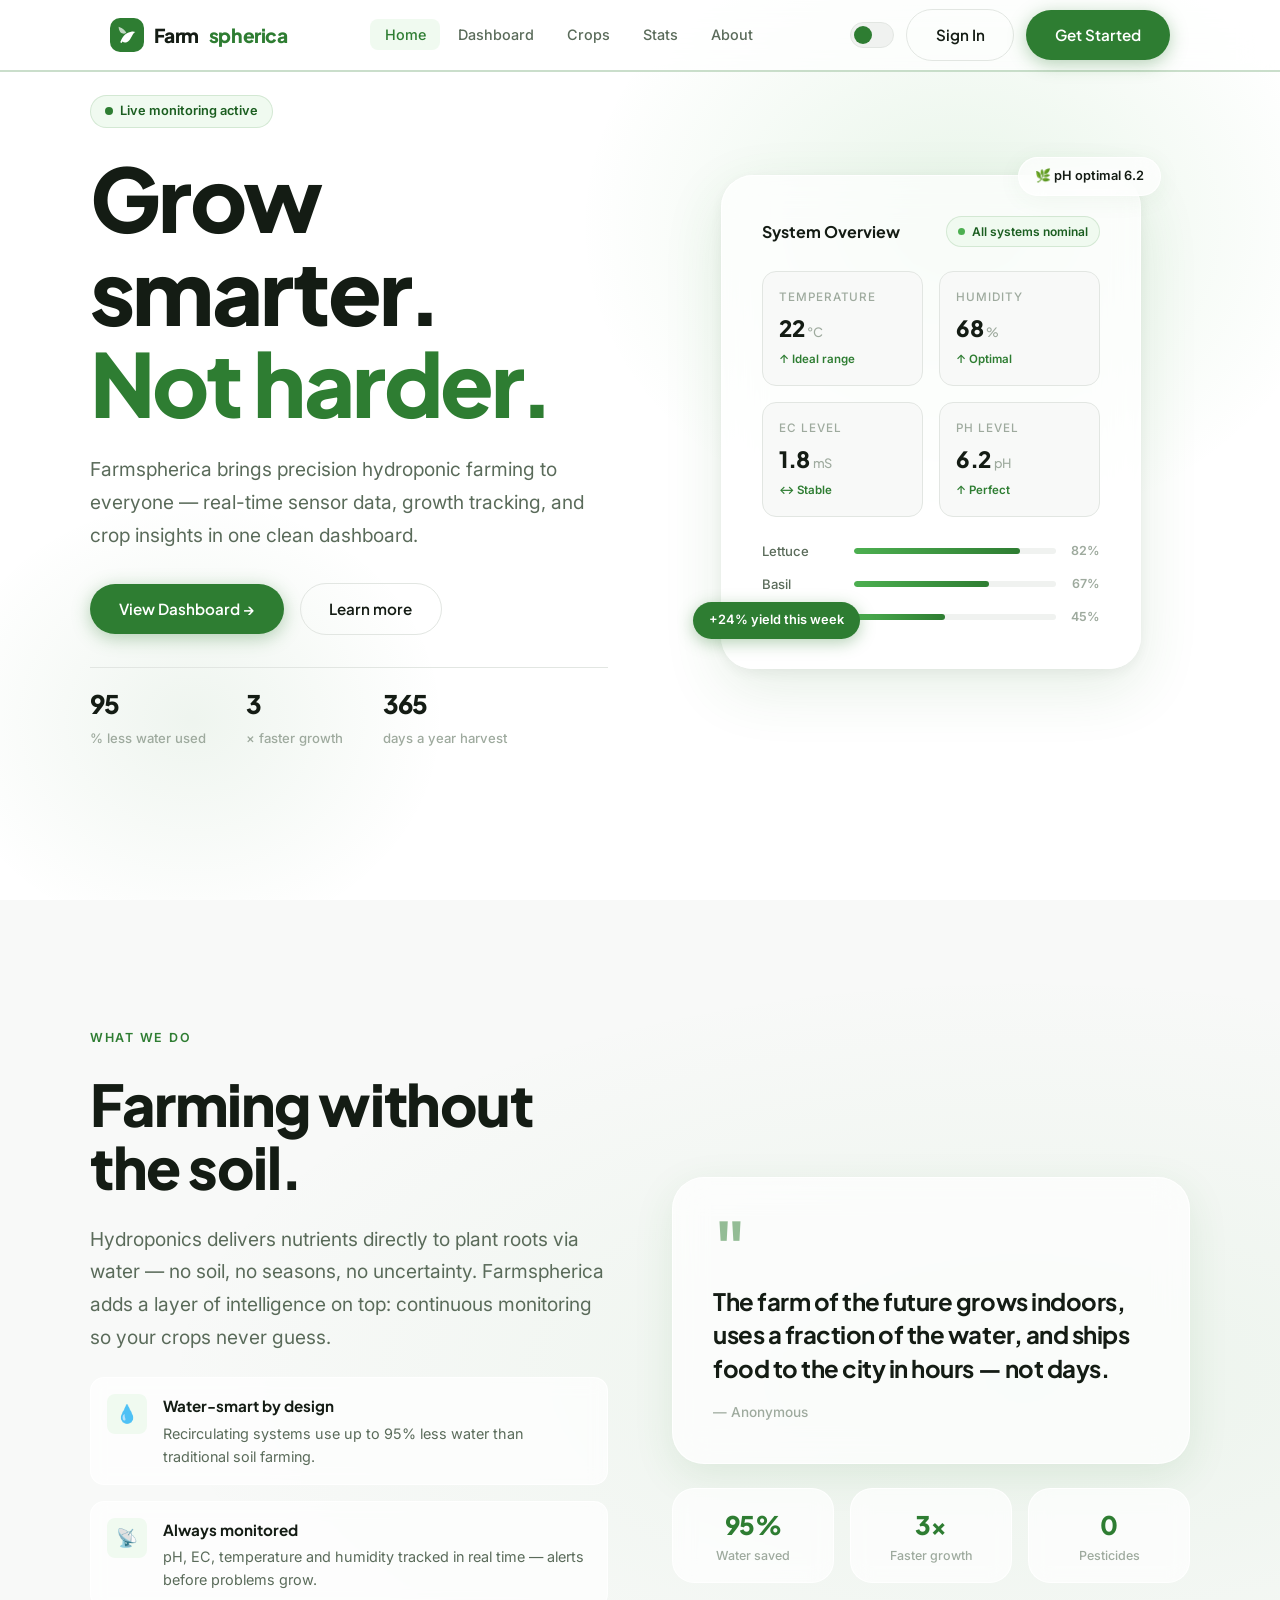
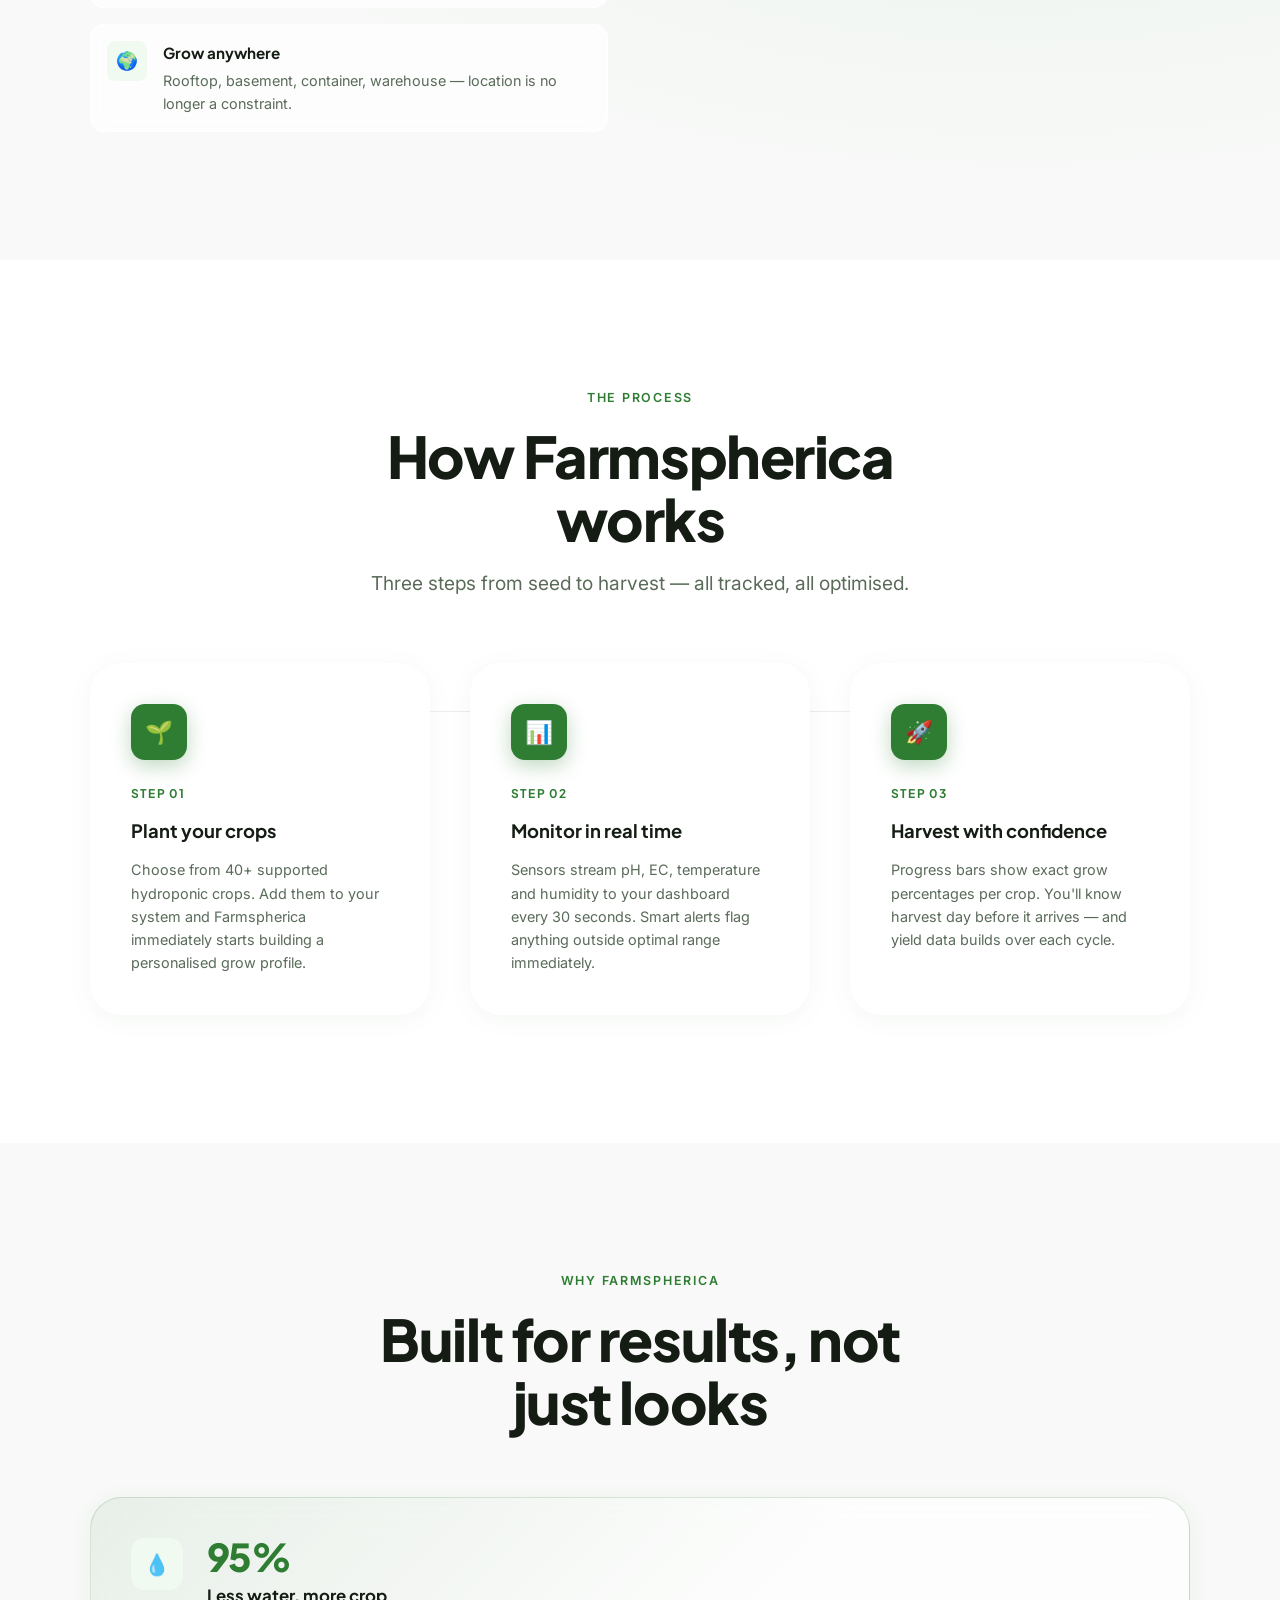
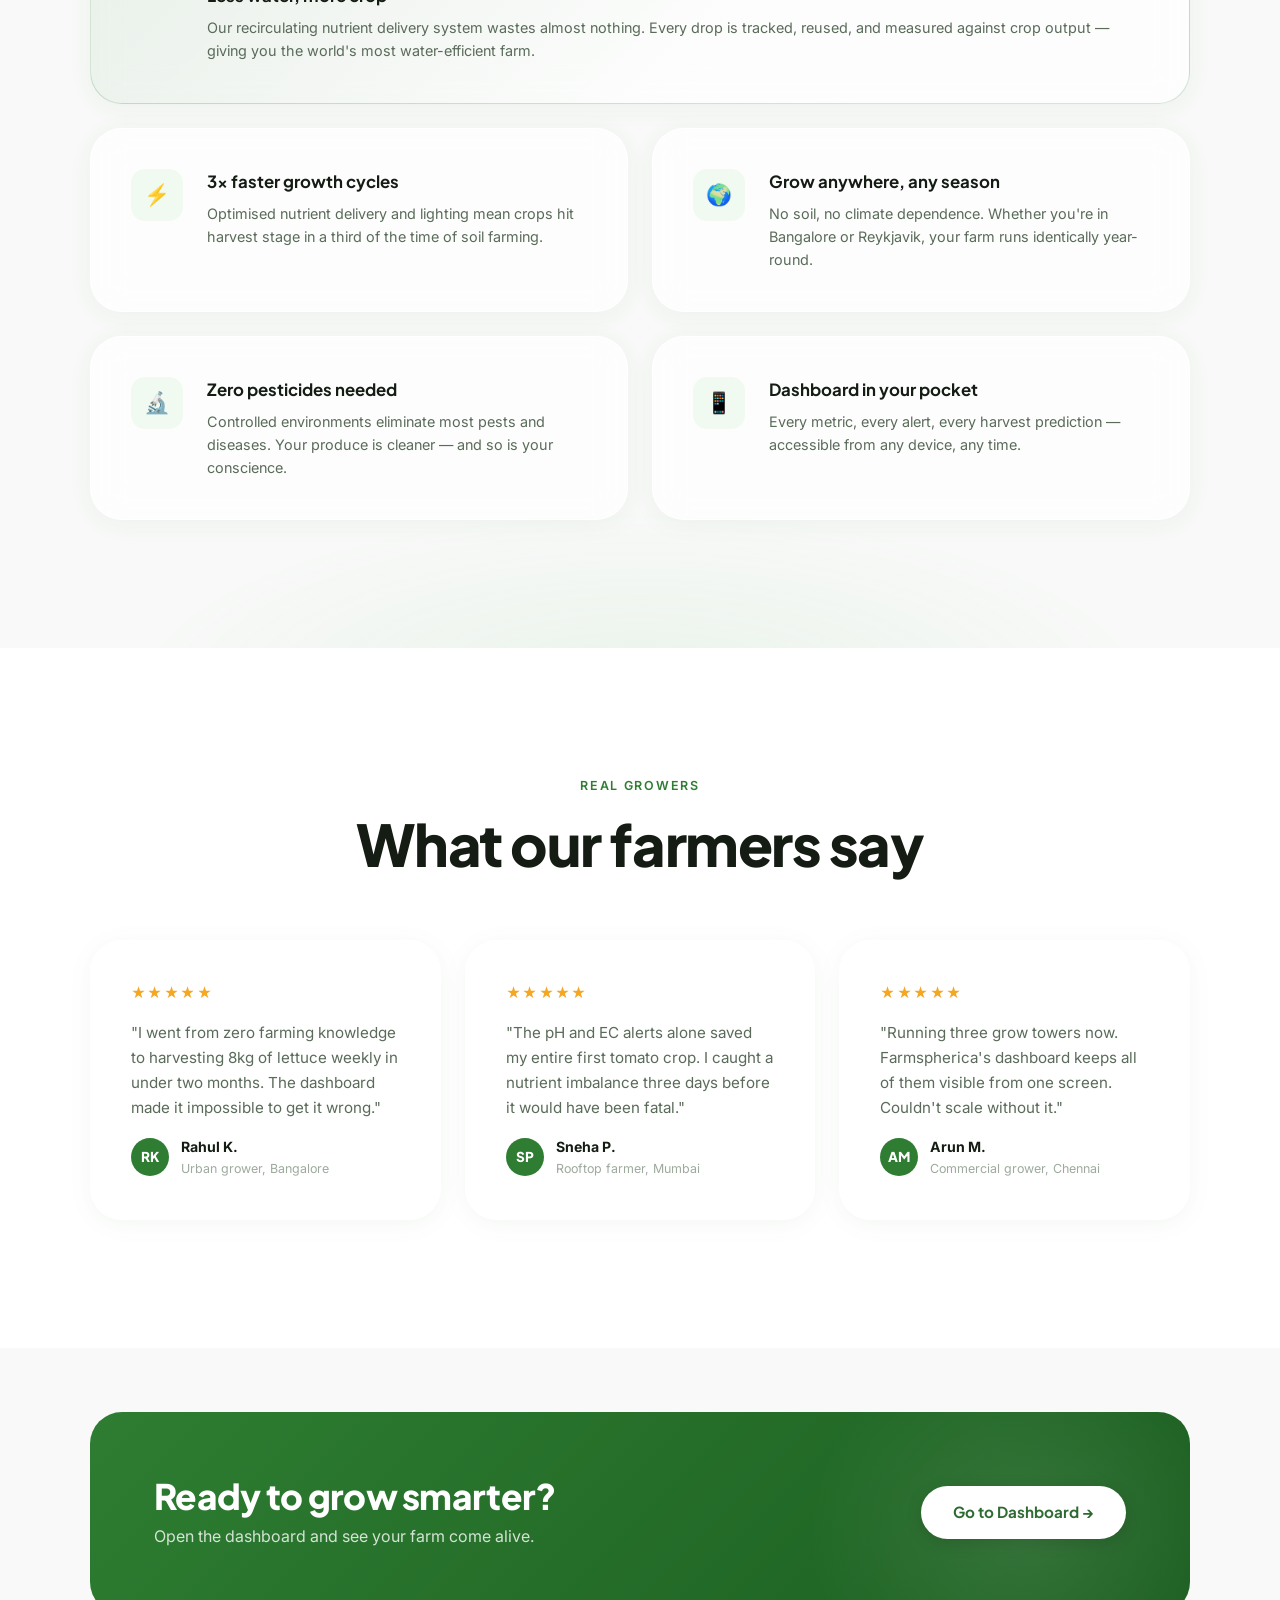
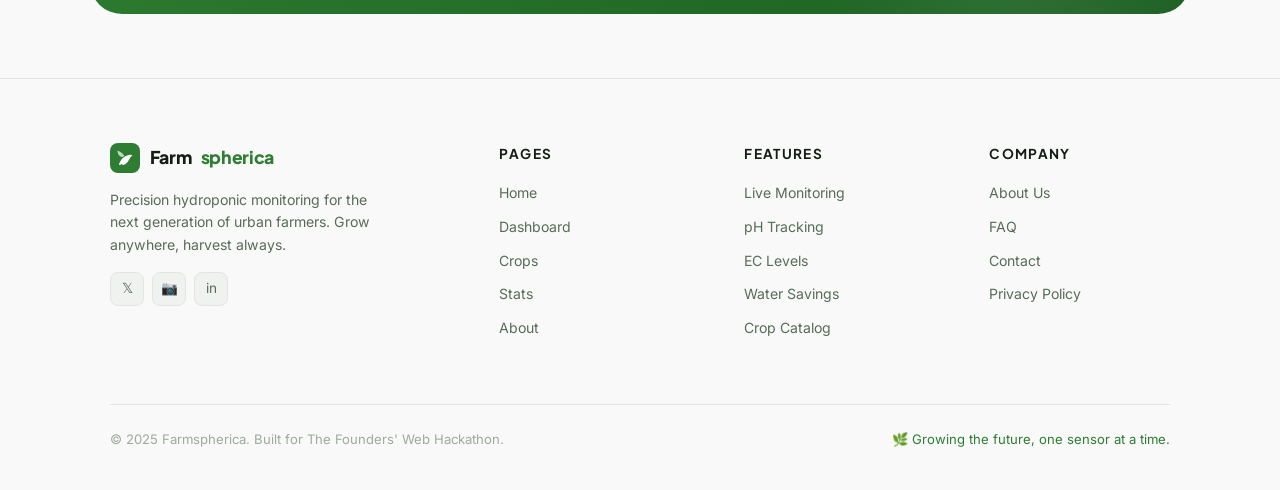
==== index.html @ fe7f2548 "Add files via upload" ====
<!DOCTYPE html>
<html lang="en" data-theme="light">
<head>
  <meta charset="UTF-8" />
  <meta name="viewport" content="width=device-width, initial-scale=1.0" />
  <title>Farmspherica — Smart Hydroponic Farming</title>
  <link rel="stylesheet" href="style.css" />
  <link rel="stylesheet" href="mobile.css" />
  <link rel="preconnect" href="https://fonts.googleapis.com" />
  <link rel="preconnect" href="https://fonts.gstatic.com" crossorigin />
</head>
<body>

  <!-- ═══════════════ HEADER ═══════════════ -->

<header class="site-header" id="site-header">
  <nav class="nav-inner">

    <!-- Logo -->
    <a href="index.html" class="nav-logo">
      <div class="nav-logo-icon">
        <svg viewBox="0 0 24 24" xmlns="http://www.w3.org/2000/svg">
          <path d="M17 8C8 10 5.9 16.17 3.82 20.82L5.71 21.5C5.96 20.97 6.23 20.43 6.5 19.91C7.44 20.58 8.5 21 9.5 21C13.5 21 15.5 17.5 17.5 14C18.5 12.27 20 9.5 22 8.5C20.93 7.83 18.79 7.65 17 8Z"/>
          <path d="M2 2C2 2 2 8 6 10C9.5 11.73 11 9 11 9C11 9 9 6 6 4L2 2Z" opacity="0.7"/>
        </svg>
      </div>
      Farm<span>spherica</span>
    </a>

    <!-- Nav links -->
    <ul class="nav-links">
      <li><a href="index.html">Home</a></li>
      <li><a href="dashboard.html">Dashboard</a></li>
      <li><a href="crops.html">Crops</a></li>
      <li><a href="stats.html">Stats</a></li>
      <li><a href="about.html">About</a></li>
    </ul>

    <!-- Actions: dark mode + login/user pill -->
    <div class="nav-actions">
      <button class="theme-toggle" id="themeToggle" aria-label="Toggle dark mode"></button>

      <!-- 
        auth.js will REMOVE .nav-login-btn and INSERT .nav-user-pill
        when a session exists. If not logged in, this button stays.
      -->
      <a href="login.html" class="btn btn-ghost nav-login-btn">Sign In</a>
      <a href="login.html#signup" class="btn btn-primary nav-signup-btn">Get Started</a>
    </div>

    <button class="nav-hamburger" id="navHamburger" aria-label="Open menu">
      <span></span><span></span><span></span>
    </button>
  </nav>
</header>

<!-- Mobile nav -->
<nav class="nav-mobile" id="navMobile">
  <a href="index.html">Home</a>
  <a href="dashboard.html">Dashboard</a>
  <a href="crops.html">Crops</a>
  <a href="stats.html">Stats</a>
  <a href="about.html">About</a>
  <!-- auth.js appends Sign Out here when logged in -->
  <div class="nav-mobile-divider"></div>
  <a href="login.html" class="nav-mobile-login" id="navMobileLogin">Sign In</a>
</nav>

  <!-- Mobile nav -->
  <nav class="nav-mobile" id="navMobile">
    <a href="index.html">Home</a>
    <a href="dashboard.html">Dashboard</a>
    <a href="crops.html">Crops</a>
    <a href="stats.html">Stats</a>
    <a href="about.html">About</a>
  </nav>

  <main>

    <!-- ═══════════════ HERO ═══════════════ -->
    <section class="hero">
      <div class="container">
        <div class="hero-inner">

          <!-- Left: copy -->
          <div class="hero-content">
            <div class="hero-eyebrow reveal">
              <span class="badge"><span class="dot"></span> Live monitoring active</span>
            </div>

            <div class="hero-headline">
              <h1 class="display-xl reveal delay-1">
                Grow smarter.<br>
                <span class="line-green">Not harder.</span>
              </h1>
            </div>

            <p class="body-lg reveal delay-2">
              Farmspherica brings precision hydroponic farming to everyone — real-time sensor data, growth tracking, and crop insights in one clean dashboard.
            </p>

            <div class="hero-ctas reveal delay-3">
              <a href="dashboard.html" class="btn btn-primary">View Dashboard →</a>
              <a href="about.html" class="btn btn-ghost">Learn more</a>
            </div>

            <div class="hero-stats reveal delay-4">
              <div class="hero-stat-item">
                <span class="hero-stat-num" data-count="95">0</span>
                <span class="hero-stat-label">% less water used</span>
              </div>
              <div class="hero-stat-item">
                <span class="hero-stat-num" data-count="3">0</span>
                <span class="hero-stat-label">× faster growth</span>
              </div>
              <div class="hero-stat-item">
                <span class="hero-stat-num" data-count="365">0</span>
                <span class="hero-stat-label">days a year harvest</span>
              </div>
            </div>
          </div>

          <!-- Right: glass card -->
          <div class="hero-visual reveal-right delay-2">
            <div class="hero-card-wrap">
              <div class="float-badge float-badge-1">🌿 pH optimal 6.2</div>
              <div class="float-badge float-badge-2">+24% yield this week</div>

              <div class="hero-glass-card">
                <div class="hero-card-header">
                  <span class="hero-card-title">System Overview</span>
                  <span class="status-pill">
                    <span class="status-dot"></span> All systems nominal
                  </span>
                </div>

                <div class="hero-mini-stats">
                  <div class="mini-stat-card">
                    <div class="mini-stat-label">Temperature</div>
                    <div class="mini-stat-value">22<span class="mini-stat-unit">°C</span></div>
                    <div class="mini-stat-delta">↑ Ideal range</div>
                  </div>
                  <div class="mini-stat-card">
                    <div class="mini-stat-label">Humidity</div>
                    <div class="mini-stat-value">68<span class="mini-stat-unit">%</span></div>
                    <div class="mini-stat-delta">↑ Optimal</div>
                  </div>
                  <div class="mini-stat-card">
                    <div class="mini-stat-label">EC Level</div>
                    <div class="mini-stat-value">1.8<span class="mini-stat-unit">mS</span></div>
                    <div class="mini-stat-delta">↔ Stable</div>
                  </div>
                  <div class="mini-stat-card">
                    <div class="mini-stat-label">pH Level</div>
                    <div class="mini-stat-value">6.2<span class="mini-stat-unit">pH</span></div>
                    <div class="mini-stat-delta">↑ Perfect</div>
                  </div>
                </div>

                <div class="plant-bars">
                  <div class="plant-row">
                    <span class="plant-name">Lettuce</span>
                    <div class="plant-track"><div class="plant-fill" style="width:0%" data-width="82%"></div></div>
                    <span class="plant-pct">82%</span>
                  </div>
                  <div class="plant-row">
                    <span class="plant-name">Basil</span>
                    <div class="plant-track"><div class="plant-fill" style="width:0%" data-width="67%"></div></div>
                    <span class="plant-pct">67%</span>
                  </div>
                  <div class="plant-row">
                    <span class="plant-name">Tomatoes</span>
                    <div class="plant-track"><div class="plant-fill" style="width:0%" data-width="45%"></div></div>
                    <span class="plant-pct">45%</span>
                  </div>
                </div>
              </div>
            </div>
          </div>

        </div>
      </div>
    </section>

    <!-- ═══════════════ WHAT IS HYDROPONICS ═══════════════ -->
    <section class="about-section">
      <div class="container">
        <div class="about-inner">

          <div class="about-content">
            <p class="label reveal">What we do</p>
            <h2 class="display-lg reveal delay-1">Farming without<br>the soil.</h2>
            <p class="body-lg reveal delay-2">
              Hydroponics delivers nutrients directly to plant roots via water — no soil, no seasons, no uncertainty. Farmspherica adds a layer of intelligence on top: continuous monitoring so your crops never guess.
            </p>

            <div class="about-points">
              <div class="about-point reveal delay-2">
                <div class="about-point-icon">💧</div>
                <div class="about-point-text">
                  <span class="about-point-title">Water-smart by design</span>
                  <span class="body-sm">Recirculating systems use up to 95% less water than traditional soil farming.</span>
                </div>
              </div>
              <div class="about-point reveal delay-3">
                <div class="about-point-icon">📡</div>
                <div class="about-point-text">
                  <span class="about-point-title">Always monitored</span>
                  <span class="body-sm">pH, EC, temperature and humidity tracked in real time — alerts before problems grow.</span>
                </div>
              </div>
              <div class="about-point reveal delay-4">
                <div class="about-point-icon">🌍</div>
                <div class="about-point-text">
                  <span class="about-point-title">Grow anywhere</span>
                  <span class="body-sm">Rooftop, basement, container, warehouse — location is no longer a constraint.</span>
                </div>
              </div>
            </div>
          </div>

          <div class="about-visual reveal-right delay-1">
            <div class="quote-card glass-card">
              <div class="quote-mark">"</div>
              <p class="quote-text">The farm of the future grows indoors, uses a fraction of the water, and ships food to the city in hours — not days.</p>
              <p class="quote-author">— Anonymous</p>
            </div>

            <div class="stat-chips">
              <div class="stat-chip reveal-scale delay-2">
                <div class="stat-chip-num">95%</div>
                <div class="stat-chip-label">Water saved</div>
              </div>
              <div class="stat-chip reveal-scale delay-3">
                <div class="stat-chip-num">3×</div>
                <div class="stat-chip-label">Faster growth</div>
              </div>
              <div class="stat-chip reveal-scale delay-4">
                <div class="stat-chip-num">0</div>
                <div class="stat-chip-label">Pesticides</div>
              </div>
            </div>
          </div>

        </div>
      </div>
    </section>

    <!-- ═══════════════ HOW IT WORKS ═══════════════ -->
    <section class="how-section">
      <div class="container">
        <div class="section-header">
          <p class="label reveal">The process</p>
          <h2 class="display-lg reveal delay-1">How Farmspherica works</h2>
          <p class="body-lg reveal delay-2">Three steps from seed to harvest — all tracked, all optimised.</p>
        </div>

        <div class="steps-grid">
          <div class="step-card glass-card reveal delay-1">
            <div class="step-icon-wrap">🌱</div>
            <span class="step-num">STEP 01</span>
            <h3 class="step-title">Plant your crops</h3>
            <p class="body-sm">Choose from 40+ supported hydroponic crops. Add them to your system and Farmspherica immediately starts building a personalised grow profile.</p>
          </div>
          <div class="step-card glass-card reveal delay-2">
            <div class="step-icon-wrap">📊</div>
            <span class="step-num">STEP 02</span>
            <h3 class="step-title">Monitor in real time</h3>
            <p class="body-sm">Sensors stream pH, EC, temperature and humidity to your dashboard every 30 seconds. Smart alerts flag anything outside optimal range immediately.</p>
          </div>
          <div class="step-card glass-card reveal delay-3">
            <div class="step-icon-wrap">🚀</div>
            <span class="step-num">STEP 03</span>
            <h3 class="step-title">Harvest with confidence</h3>
            <p class="body-sm">Progress bars show exact grow percentages per crop. You'll know harvest day before it arrives — and yield data builds over each cycle.</p>
          </div>
        </div>
      </div>
    </section>

    <!-- ═══════════════ BENEFITS ═══════════════ -->
    <section class="benefits-section">
      <div class="container">
        <div class="section-header">
          <p class="label reveal">Why Farmspherica</p>
          <h2 class="display-lg reveal delay-1">Built for results, not just looks</h2>
        </div>

        <div class="benefits-grid">
          <div class="benefit-card glass-card featured reveal">
            <div class="benefit-icon">💧</div>
            <div class="benefit-body">
              <div class="benefit-big-num">95%</div>
              <h3 class="benefit-title">Less water, more crop</h3>
              <p class="body-sm">Our recirculating nutrient delivery system wastes almost nothing. Every drop is tracked, reused, and measured against crop output — giving you the world's most water-efficient farm.</p>
            </div>
          </div>

          <div class="benefit-card glass-card reveal delay-1">
            <div class="benefit-icon">⚡</div>
            <div class="benefit-body">
              <h3 class="benefit-title">3× faster growth cycles</h3>
              <p class="body-sm">Optimised nutrient delivery and lighting mean crops hit harvest stage in a third of the time of soil farming.</p>
            </div>
          </div>

          <div class="benefit-card glass-card reveal delay-2">
            <div class="benefit-icon">🌍</div>
            <div class="benefit-body">
              <h3 class="benefit-title">Grow anywhere, any season</h3>
              <p class="body-sm">No soil, no climate dependence. Whether you're in Bangalore or Reykjavik, your farm runs identically year-round.</p>
            </div>
          </div>

          <div class="benefit-card glass-card reveal delay-3">
            <div class="benefit-icon">🔬</div>
            <div class="benefit-body">
              <h3 class="benefit-title">Zero pesticides needed</h3>
              <p class="body-sm">Controlled environments eliminate most pests and diseases. Your produce is cleaner — and so is your conscience.</p>
            </div>
          </div>

          <div class="benefit-card glass-card reveal delay-4">
            <div class="benefit-icon">📱</div>
            <div class="benefit-body">
              <h3 class="benefit-title">Dashboard in your pocket</h3>
              <p class="body-sm">Every metric, every alert, every harvest prediction — accessible from any device, any time.</p>
            </div>
          </div>
        </div>
      </div>
    </section>

    <!-- ═══════════════ TESTIMONIALS ═══════════════ -->
    <section class="testimonials-section">
      <div class="container">
        <div class="section-header">
          <p class="label reveal">Real growers</p>
          <h2 class="display-lg reveal delay-1">What our farmers say</h2>
        </div>

        <div class="testimonials-grid">
          <div class="testimonial-card glass-card reveal delay-1">
            <div class="testimonial-stars">★★★★★</div>
            <p class="testimonial-text">"I went from zero farming knowledge to harvesting 8kg of lettuce weekly in under two months. The dashboard made it impossible to get it wrong."</p>
            <div class="testimonial-author">
              <div class="author-avatar">RK</div>
              <div>
                <div class="author-name">Rahul K.</div>
                <div class="author-role">Urban grower, Bangalore</div>
              </div>
            </div>
          </div>

          <div class="testimonial-card glass-card reveal delay-2">
            <div class="testimonial-stars">★★★★★</div>
            <p class="testimonial-text">"The pH and EC alerts alone saved my entire first tomato crop. I caught a nutrient imbalance three days before it would have been fatal."</p>
            <div class="testimonial-author">
              <div class="author-avatar">SP</div>
              <div>
                <div class="author-name">Sneha P.</div>
                <div class="author-role">Rooftop farmer, Mumbai</div>
              </div>
            </div>
          </div>

          <div class="testimonial-card glass-card reveal delay-3">
            <div class="testimonial-stars">★★★★★</div>
            <p class="testimonial-text">"Running three grow towers now. Farmspherica's dashboard keeps all of them visible from one screen. Couldn't scale without it."</p>
            <div class="testimonial-author">
              <div class="author-avatar">AM</div>
              <div>
                <div class="author-name">Arun M.</div>
                <div class="author-role">Commercial grower, Chennai</div>
              </div>
            </div>
          </div>
        </div>
      </div>
    </section>

    <!-- ═══════════════ CTA BAND ═══════════════ -->
    <section class="cta-section">
      <div class="container">
        <div class="cta-band reveal-scale">
          <div class="cta-band-text">
            <h2 class="cta-band-title">Ready to grow smarter?</h2>
            <p class="cta-band-sub">Open the dashboard and see your farm come alive.</p>
          </div>
          <a href="dashboard.html" class="btn-cta-white">Go to Dashboard →</a>
        </div>
      </div>
    </section>

  </main>

  <!-- ═══════════════ FOOTER ═══════════════ -->
  <footer class="site-footer">
    <div class="footer-inner">
      <div class="footer-top">
        <div class="footer-brand">
          <div class="footer-logo">
            <div class="footer-logo-icon">
              <svg viewBox="0 0 24 24"><path d="M17 8C8 10 5.9 16.17 3.82 20.82L5.71 21.5C5.96 20.97 6.23 20.43 6.5 19.91C7.44 20.58 8.5 21 9.5 21C13.5 21 15.5 17.5 17.5 14C18.5 12.27 20 9.5 22 8.5C20.93 7.83 18.79 7.65 17 8Z"/><path d="M2 2C2 2 2 8 6 10C9.5 11.73 11 9 11 9C11 9 9 6 6 4L2 2Z" opacity="0.7"/></svg>
            </div>
            Farm<span style="color:var(--accent)">spherica</span>
          </div>
          <p class="footer-tagline">Precision hydroponic monitoring for the next generation of urban farmers. Grow anywhere, harvest always.</p>
          <div class="footer-socials">
            <a class="social-btn" href="#" aria-label="Twitter">𝕏</a>
            <a class="social-btn" href="#" aria-label="Instagram">📷</a>
            <a class="social-btn" href="#" aria-label="LinkedIn">in</a>
          </div>
        </div>

        <div>
          <p class="footer-col-title">Pages</p>
          <ul class="footer-links">
            <li><a href="index.html">Home</a></li>
            <li><a href="dashboard.html">Dashboard</a></li>
            <li><a href="crops.html">Crops</a></li>
            <li><a href="stats.html">Stats</a></li>
            <li><a href="about.html">About</a></li>
          </ul>
        </div>

        <div>
          <p class="footer-col-title">Features</p>
          <ul class="footer-links">
            <li><a href="dashboard.html">Live Monitoring</a></li>
            <li><a href="dashboard.html">pH Tracking</a></li>
            <li><a href="dashboard.html">EC Levels</a></li>
            <li><a href="stats.html">Water Savings</a></li>
            <li><a href="crops.html">Crop Catalog</a></li>
          </ul>
        </div>

        <div>
          <p class="footer-col-title">Company</p>
          <ul class="footer-links">
            <li><a href="about.html">About Us</a></li>
            <li><a href="about.html#faq">FAQ</a></li>
            <li><a href="#">Contact</a></li>
            <li><a href="#">Privacy Policy</a></li>
          </ul>
        </div>
      </div>

      <div class="footer-bottom">
        <p class="footer-copy">© 2025 Farmspherica. Built for The Founders' Web Hackathon.</p>
        <p class="footer-copy" style="color: var(--accent);">🌿 Growing the future, one sensor at a time.</p>
      </div>
    </div>
  </footer>

  <script src="auth.js"></script>
  <script src="app.js"></script>
</body>
</html>
---- style.css ----
/* ============================================================
   FARMSPHERICA — style.css
   White & green base · Glassmorphism · Scroll animations
   Dark mode via [data-theme="dark"] on <html>
   ============================================================ */

/* ── Fonts ── */
@import url('https://fonts.googleapis.com/css2?family=Plus+Jakarta+Sans:wght@400;500;600;700;800&family=Inter:wght@400;500;600&display=swap');

/* ── Design tokens ── */
:root {
  /* Core palette */
  --green-50:  #f0faf0;
  --green-100: #dcf5dc;
  --green-200: #b8eab8;
  --green-400: #4caf50;
  --green-500: #2e7d32;
  --green-600: #1b5e20;
  --green-700: #144d18;

  /* Neutrals */
  --white:     #ffffff;
  --gray-50:   #f8f9f8;
  --gray-100:  #f0f2f0;
  --gray-200:  #e2e6e2;
  --gray-400:  #9eaa9e;
  --gray-600:  #5a6b5a;
  --gray-800:  #2a342a;
  --gray-900:  #141c14;

  /* Semantic */
  --bg:           var(--white);
  --bg-secondary: var(--gray-50);
  --bg-tertiary:  var(--gray-100);
  --text-primary:   var(--gray-900);
  --text-secondary: var(--gray-600);
  --text-muted:     var(--gray-400);
  --accent:       var(--green-500);
  --accent-light: var(--green-400);
  --accent-soft:  var(--green-50);
  --border:       var(--gray-200);

  /* Glassmorphism */
  --glass-bg:     rgba(255, 255, 255, 0.65);
  --glass-border: rgba(255, 255, 255, 0.8);
  --glass-blur:   blur(18px);
  --glass-shadow: 0 8px 32px rgba(46, 125, 50, 0.08);

  /* Glass cards */
  --card-bg:     rgba(255, 255, 255, 0.7);
  --card-border: rgba(255, 255, 255, 0.9);
  --card-shadow: 0 4px 24px rgba(46, 125, 50, 0.06);

  /* Typography */
  --font-display: 'Plus Jakarta Sans', sans-serif;
  --font-body:    'Inter', sans-serif;

  /* Spacing */
  --space-xs:  0.5rem;
  --space-sm:  1rem;
  --space-md:  1.5rem;
  --space-lg:  2.5rem;
  --space-xl:  4rem;
  --space-2xl: 6rem;
  --space-3xl: 8rem;

  /* Radius */
  --radius-sm:  8px;
  --radius-md:  14px;
  --radius-lg:  22px;
  --radius-xl:  32px;
  --radius-full: 9999px;

  /* Transition */
  --transition: 0.3s cubic-bezier(0.4, 0, 0.2, 1);
  --transition-slow: 0.6s cubic-bezier(0.4, 0, 0.2, 1);

  /* Nav height */
  --nav-h: 72px;
}

/* ── Dark mode tokens ── */
[data-theme="dark"] {
  --bg:           #0e1a0e;
  --bg-secondary: #131f13;
  --bg-tertiary:  #1a2b1a;
  --text-primary:   #edf4ed;
  --text-secondary: #8fa88f;
  --text-muted:     #5a7a5a;
  --accent:       var(--green-400);
  --accent-light: #66bb6a;
  --accent-soft:  rgba(76, 175, 80, 0.12);
  --border:       rgba(255,255,255,0.08);

  --glass-bg:     rgba(14, 26, 14, 0.75);
  --glass-border: rgba(76, 175, 80, 0.15);
  --glass-shadow: 0 8px 32px rgba(0, 0, 0, 0.4);

  --card-bg:     rgba(19, 31, 19, 0.8);
  --card-border: rgba(76, 175, 80, 0.12);
  --card-shadow: 0 4px 24px rgba(0, 0, 0, 0.3);
}

/* ── Reset ── */
*, *::before, *::after { box-sizing: border-box; margin: 0; padding: 0; }
html { scroll-behavior: smooth; font-size: 16px; }
body {
  font-family: var(--font-body);
  background: var(--bg);
  color: var(--text-primary);
  transition: background var(--transition), color var(--transition);
  overflow-x: hidden;
  line-height: 1.6;
}
img { max-width: 100%; display: block; }
a { color: inherit; text-decoration: none; }
button { cursor: pointer; border: none; background: none; font-family: inherit; }
ul, ol { list-style: none; }

/* ── Typography scale ── */
.display-xl {
  font-family: var(--font-display);
  font-size: clamp(3rem, 7vw, 5.5rem);
  font-weight: 800;
  line-height: 1.05;
  letter-spacing: -0.03em;
  color: var(--text-primary);
}
.display-lg {
  font-family: var(--font-display);
  font-size: clamp(2.2rem, 4.5vw, 3.6rem);
  font-weight: 800;
  line-height: 1.1;
  letter-spacing: -0.025em;
  color: var(--text-primary);
}
.display-md {
  font-family: var(--font-display);
  font-size: clamp(1.5rem, 3vw, 2.2rem);
  font-weight: 700;
  line-height: 1.2;
  letter-spacing: -0.02em;
  color: var(--text-primary);
}
.body-lg {
  font-size: clamp(1rem, 1.6vw, 1.2rem);
  line-height: 1.7;
  color: var(--text-secondary);
  font-weight: 400;
}
.body-sm {
  font-size: 0.9rem;
  line-height: 1.6;
  color: var(--text-secondary);
}
.label {
  font-size: 0.78rem;
  font-weight: 600;
  letter-spacing: 0.14em;
  text-transform: uppercase;
  color: var(--accent);
}
.accent-text { color: var(--accent); }

/* ── Layout ── */
.container {
  width: 100%;
  max-width: 1140px;
  margin: 0 auto;
  padding: 0 var(--space-lg);
}

section {
  padding: var(--space-3xl) 0;
}

/* ── Glassmorphism utilities ── */
.glass {
  background: var(--glass-bg);
  border: 1px solid var(--glass-border);
  backdrop-filter: var(--glass-blur);
  -webkit-backdrop-filter: var(--glass-blur);
  box-shadow: var(--glass-shadow);
}
.glass-card {
  background: var(--card-bg);
  border: 1px solid var(--card-border);
  backdrop-filter: blur(12px);
  -webkit-backdrop-filter: blur(12px);
  box-shadow: var(--card-shadow);
  border-radius: var(--radius-lg);
}

/* ── Buttons ── */
.btn {
  display: inline-flex;
  align-items: center;
  gap: 0.5rem;
  padding: 0.8rem 1.8rem;
  border-radius: var(--radius-full);
  font-family: var(--font-display);
  font-weight: 600;
  font-size: 0.95rem;
  transition: all var(--transition);
}
.btn-primary {
  background: var(--accent);
  color: #fff;
  box-shadow: 0 4px 18px rgba(46, 125, 50, 0.35);
}
.btn-primary:hover {
  background: var(--green-600);
  transform: translateY(-2px);
  box-shadow: 0 8px 28px rgba(46, 125, 50, 0.4);
}
.btn-ghost {
  border: 1.5px solid var(--border);
  color: var(--text-primary);
  background: transparent;
}
.btn-ghost:hover {
  border-color: var(--accent);
  color: var(--accent);
  background: var(--accent-soft);
}

/* ── Badge / tag ── */
.badge {
  display: inline-flex;
  align-items: center;
  gap: 0.4rem;
  padding: 0.35rem 0.9rem;
  border-radius: var(--radius-full);
  font-size: 0.8rem;
  font-weight: 600;
  background: var(--accent-soft);
  color: var(--green-600);
  border: 1px solid rgba(46,125,50,0.15);
}
[data-theme="dark"] .badge {
  color: var(--green-200);
}

/* ── Dot decoration ── */
.dot {
  display: inline-block;
  width: 8px;
  height: 8px;
  border-radius: 50%;
  background: var(--accent);
}

/* ═══════════════════════════════════════
   HEADER / NAV
═══════════════════════════════════════ */
.site-header {
  position: fixed;
  top: 0;
  left: 0;
  right: 0;
  z-index: 100;
  height: var(--nav-h);
  display: flex;
  align-items: center;
  background: var(--glass-bg);
  border-bottom: 1px solid var(--glass-border);
  backdrop-filter: var(--glass-blur);
  -webkit-backdrop-filter: var(--glass-blur);
  transition: background var(--transition), border-color var(--transition), box-shadow var(--transition);
  border-bottom: 2px solid rgba(46, 125, 50, 0.25);
}
.site-header.scrolled {
  box-shadow: 0 4px 24px rgba(46,125,50,0.1);
}
.nav-inner {
  display: flex;
  align-items: center;
  justify-content: space-between;
  width: 100%;
  max-width: 1140px;
  margin: 0 auto;
  padding: 0 var(--space-lg);
}
.nav-logo {
  display: flex;
  align-items: center;
  gap: 0.6rem;
  font-family: var(--font-display);
  font-weight: 800;
  font-size: 1.2rem;
  color: var(--text-primary);
  letter-spacing: -0.02em;
}
.nav-logo-icon {
  width: 34px;
  height: 34px;
  background: var(--accent);
  border-radius: 10px;
  display: flex;
  align-items: center;
  justify-content: center;
  flex-shrink: 0;
}
.nav-logo-icon svg {
  width: 20px;
  height: 20px;
  fill: #fff;
}
.nav-logo span { color: var(--accent); }

.nav-links {
  display: flex;
  align-items: center;
  gap: 0.25rem;
}
.nav-links a {
  padding: 0.45rem 0.9rem;
  border-radius: var(--radius-sm);
  font-size: 0.9rem;
  font-weight: 500;
  color: var(--text-secondary);
  transition: all var(--transition);
}
.nav-links a:hover,
.nav-links a.active {
  color: var(--accent);
  background: var(--accent-soft);
}

.nav-actions {
  display: flex;
  align-items: center;
  gap: 0.75rem;
}

/* Dark mode toggle */
.theme-toggle {
  width: 44px;
  height: 26px;
  border-radius: var(--radius-full);
  background: var(--bg-tertiary);
  border: 1.5px solid var(--border);
  position: relative;
  transition: all var(--transition);
  flex-shrink: 0;
}
.theme-toggle::after {
  content: '';
  position: absolute;
  top: 3px;
  left: 3px;
  width: 18px;
  height: 18px;
  border-radius: 50%;
  background: var(--accent);
  transition: transform var(--transition);
}
[data-theme="dark"] .theme-toggle {
  background: var(--green-700);
  border-color: var(--accent);
}
[data-theme="dark"] .theme-toggle::after {
  transform: translateX(18px);
}

/* Hamburger */
.nav-hamburger {
  display: none;
  flex-direction: column;
  gap: 5px;
  padding: 6px;
  border-radius: var(--radius-sm);
}
.nav-hamburger span {
  display: block;
  width: 22px;
  height: 2px;
  background: var(--text-primary);
  border-radius: 2px;
  transition: all var(--transition);
}
.nav-hamburger.open span:nth-child(1) { transform: translateY(7px) rotate(45deg); }
.nav-hamburger.open span:nth-child(2) { opacity: 0; }
.nav-hamburger.open span:nth-child(3) { transform: translateY(-7px) rotate(-45deg); }

/* Mobile nav */
.nav-mobile {
  display: none;
  position: fixed;
  top: var(--nav-h);
  left: 0;
  right: 0;
  z-index: 99;
  background: var(--glass-bg);
  backdrop-filter: var(--glass-blur);
  -webkit-backdrop-filter: var(--glass-blur);
  border-bottom: 1px solid var(--glass-border);
  padding: var(--space-sm) var(--space-lg);
  flex-direction: column;
  gap: 0.25rem;
}
.nav-mobile.open { display: flex; }
.nav-mobile a {
  padding: 0.7rem 0.9rem;
  border-radius: var(--radius-sm);
  font-weight: 500;
  color: var(--text-secondary);
  transition: all var(--transition);
}
.nav-mobile a:hover { color: var(--accent); background: var(--accent-soft); }

/* ═══════════════════════════════════════
   SCROLL ANIMATIONS
═══════════════════════════════════════ */
.reveal {
  opacity: 0;
  transform: translateY(32px);
  transition: opacity 0.7s cubic-bezier(0.4, 0, 0.2, 1),
              transform 0.7s cubic-bezier(0.4, 0, 0.2, 1);
}
.reveal.visible {
  opacity: 1;
  transform: translateY(0);
}
.reveal-left {
  opacity: 0;
  transform: translateX(-32px);
  transition: opacity 0.7s cubic-bezier(0.4, 0, 0.2, 1),
              transform 0.7s cubic-bezier(0.4, 0, 0.2, 1);
}
.reveal-left.visible {
  opacity: 1;
  transform: translateX(0);
}
.reveal-right {
  opacity: 0;
  transform: translateX(32px);
  transition: opacity 0.7s cubic-bezier(0.4, 0, 0.2, 1),
              transform 0.7s cubic-bezier(0.4, 0, 0.2, 1);
}
.reveal-right.visible {
  opacity: 1;
  transform: translateX(0);
}
.reveal-scale {
  opacity: 0;
  transform: scale(0.94);
  transition: opacity 0.6s cubic-bezier(0.4, 0, 0.2, 1),
              transform 0.6s cubic-bezier(0.4, 0, 0.2, 1);
}
.reveal-scale.visible {
  opacity: 1;
  transform: scale(1);
}

/* Stagger delays */
.delay-1 { transition-delay: 0.1s; }
.delay-2 { transition-delay: 0.2s; }
.delay-3 { transition-delay: 0.3s; }
.delay-4 { transition-delay: 0.4s; }
.delay-5 { transition-delay: 0.5s; }
.delay-6 { transition-delay: 0.6s; }

/* ═══════════════════════════════════════
   HERO SECTION
═══════════════════════════════════════ */
.hero {
  min-height: 100vh;
  display: flex;
  align-items: center;
  padding-top: var(--nav-h);
  position: relative;
  overflow: hidden;
  background: var(--bg);
}

/* Soft radial glow behind hero */
.hero::before {
  content: '';
  position: absolute;
  top: -10%;
  right: -5%;
  width: 60vw;
  height: 70vh;
  background: radial-gradient(ellipse at center, rgba(76,175,80,0.13) 0%, transparent 70%);
  pointer-events: none;
}
.hero::after {
  content: '';
  position: absolute;
  bottom: -5%;
  left: -5%;
  width: 40vw;
  height: 50vh;
  background: radial-gradient(ellipse at center, rgba(46,125,50,0.08) 0%, transparent 70%);
  pointer-events: none;
}

.hero-inner {
  display: grid;
  grid-template-columns: 1fr 1fr;
  align-items: center;
  gap: var(--space-xl);
  position: relative;
  z-index: 1;
}
.hero-content { display: flex; flex-direction: column; gap: var(--space-md); }

.hero-eyebrow {
  display: flex;
  align-items: center;
  gap: 0.6rem;
}

.hero-headline { display: flex; flex-direction: column; gap: 0.2rem; }
.hero-headline .line-green { color: var(--accent); }

.hero-ctas {
  display: flex;
  align-items: center;
  gap: var(--space-sm);
  flex-wrap: wrap;
  margin-top: 0.5rem;
}

.hero-stats {
  display: flex;
  gap: var(--space-lg);
  padding-top: var(--space-sm);
  border-top: 1px solid var(--border);
  margin-top: 0.5rem;
  flex-wrap: wrap;
}
.hero-stat-item { display: flex; flex-direction: column; gap: 0.2rem; }
.hero-stat-num {
  font-family: var(--font-display);
  font-size: 1.6rem;
  font-weight: 800;
  letter-spacing: -0.03em;
  color: var(--text-primary);
}
.hero-stat-label { font-size: 0.82rem; color: var(--text-muted); font-weight: 500; }

/* Hero visual (right column) */
.hero-visual {
  position: relative;
  display: flex;
  justify-content: center;
  align-items: center;
}

.hero-card-wrap {
  position: relative;
  width: 100%;
  max-width: 420px;
}

/* Main glass card in hero */
.hero-glass-card {
  background: var(--card-bg);
  border: 1px solid var(--card-border);
  backdrop-filter: blur(20px);
  -webkit-backdrop-filter: blur(20px);
  box-shadow: 0 20px 60px rgba(46,125,50,0.12), 0 4px 16px rgba(0,0,0,0.06);
  border-radius: var(--radius-xl);
  padding: var(--space-lg);
  position: relative;
  z-index: 2;
}

.hero-card-header {
  display: flex;
  align-items: center;
  justify-content: space-between;
  margin-bottom: var(--space-md);
}
.hero-card-title {
  font-family: var(--font-display);
  font-size: 1rem;
  font-weight: 700;
  color: var(--text-primary);
}
.status-pill {
  display: flex;
  align-items: center;
  gap: 0.4rem;
  font-size: 0.75rem;
  font-weight: 600;
  color: var(--green-600);
  background: var(--green-50);
  border: 1px solid rgba(46,125,50,0.15);
  padding: 0.3rem 0.7rem;
  border-radius: var(--radius-full);
}
[data-theme="dark"] .status-pill {
  color: var(--green-200);
  background: rgba(76,175,80,0.1);
}
.status-dot {
  width: 7px;
  height: 7px;
  border-radius: 50%;
  background: var(--green-400);
  animation: blink 2s ease-in-out infinite;
}
@keyframes blink {
  0%, 100% { opacity: 1; }
  50% { opacity: 0.3; }
}

.hero-mini-stats {
  display: grid;
  grid-template-columns: 1fr 1fr;
  gap: var(--space-sm);
  margin-bottom: var(--space-md);
}
.mini-stat-card {
  background: var(--bg-secondary);
  border: 1px solid var(--border);
  border-radius: var(--radius-md);
  padding: var(--space-sm);
  transition: all var(--transition);
}
.mini-stat-card:hover {
  border-color: rgba(46,125,50,0.3);
  transform: translateY(-2px);
}
.mini-stat-label {
  font-size: 0.73rem;
  color: var(--text-muted);
  font-weight: 500;
  margin-bottom: 0.3rem;
  text-transform: uppercase;
  letter-spacing: 0.08em;
}
.mini-stat-value {
  font-family: var(--font-display);
  font-size: 1.4rem;
  font-weight: 800;
  color: var(--text-primary);
  letter-spacing: -0.02em;
}
.mini-stat-unit {
  font-size: 0.8rem;
  font-weight: 500;
  color: var(--text-muted);
  margin-left: 0.2rem;
}
.mini-stat-delta {
  font-size: 0.72rem;
  font-weight: 600;
  color: var(--green-500);
  margin-top: 0.2rem;
}
[data-theme="dark"] .mini-stat-delta { color: var(--green-200); }

/* Plant progress bars */
.plant-bars { display: flex; flex-direction: column; gap: 0.75rem; }
.plant-row {
  display: flex;
  align-items: center;
  gap: 0.75rem;
}
.plant-name {
  font-size: 0.82rem;
  font-weight: 500;
  color: var(--text-secondary);
  min-width: 80px;
}
.plant-track {
  flex: 1;
  height: 6px;
  background: var(--bg-tertiary);
  border-radius: var(--radius-full);
  overflow: hidden;
}
.plant-fill {
  height: 100%;
  border-radius: var(--radius-full);
  background: linear-gradient(90deg, var(--green-400), var(--green-500));
  transition: width 1s cubic-bezier(0.4,0,0.2,1);
}
.plant-pct {
  font-size: 0.78rem;
  font-weight: 600;
  color: var(--text-muted);
  min-width: 32px;
  text-align: right;
}

/* Floating accent badges around hero card */
.float-badge {
  position: absolute;
  padding: 0.5rem 1rem;
  border-radius: var(--radius-full);
  font-size: 0.8rem;
  font-weight: 600;
  white-space: nowrap;
  animation: float 4s ease-in-out infinite;
  z-index: 3;
}
.float-badge-1 {
  top: -18px;
  right: -20px;
  background: var(--card-bg);
  border: 1px solid var(--card-border);
  backdrop-filter: blur(12px);
  color: var(--text-primary);
  box-shadow: var(--card-shadow);
  animation-delay: 0s;
}
.float-badge-2 {
  bottom: 30px;
  left: -28px;
  background: var(--accent);
  color: #fff;
  box-shadow: 0 4px 16px rgba(46,125,50,0.35);
  animation-delay: 1.5s;
}
@keyframes float {
  0%, 100% { transform: translateY(0px); }
  50% { transform: translateY(-8px); }
}

/* ═══════════════════════════════════════
   ABOUT / WHAT IS HYDROPONICS
═══════════════════════════════════════ */
.about-section {
  background: var(--bg-secondary);
  position: relative;
  overflow: hidden;
}
.about-section::before {
  content: '';
  position: absolute;
  inset: 0;
  background: radial-gradient(ellipse at 80% 50%, rgba(76,175,80,0.07) 0%, transparent 60%);
  pointer-events: none;
}
.about-inner {
  display: grid;
  grid-template-columns: 1fr 1fr;
  align-items: center;
  gap: var(--space-xl);
  position: relative;
  z-index: 1;
}
.about-content { display: flex; flex-direction: column; gap: var(--space-md); }

.about-points { display: flex; flex-direction: column; gap: var(--space-sm); }
.about-point {
  display: flex;
  align-items: flex-start;
  gap: var(--space-sm);
  padding: var(--space-sm);
  border-radius: var(--radius-md);
  background: var(--card-bg);
  border: 1px solid var(--card-border);
  backdrop-filter: blur(8px);
  transition: all var(--transition);
}
.about-point:hover {
  border-color: rgba(46,125,50,0.25);
  transform: translateX(4px);
  box-shadow: var(--card-shadow);
}
.about-point-icon {
  width: 40px;
  height: 40px;
  border-radius: var(--radius-sm);
  background: var(--accent-soft);
  display: flex;
  align-items: center;
  justify-content: center;
  font-size: 1.1rem;
  flex-shrink: 0;
}
.about-point-text { display: flex; flex-direction: column; gap: 0.2rem; }
.about-point-title {
  font-family: var(--font-display);
  font-weight: 700;
  font-size: 0.95rem;
  color: var(--text-primary);
}

/* Big quote card on right */
.about-visual { display: flex; flex-direction: column; gap: var(--space-md); }
.quote-card {
  padding: var(--space-lg);
  border-radius: var(--radius-xl);
  background: var(--card-bg);
  border: 1px solid var(--card-border);
  backdrop-filter: blur(16px);
  box-shadow: 0 12px 40px rgba(46,125,50,0.1);
}
.quote-mark {
  font-size: 4rem;
  line-height: 0.8;
  color: var(--accent);
  font-family: var(--font-display);
  font-weight: 800;
  margin-bottom: var(--space-sm);
  opacity: 0.5;
}
.quote-text {
  font-family: var(--font-display);
  font-size: clamp(1.1rem, 2vw, 1.5rem);
  font-weight: 700;
  line-height: 1.4;
  letter-spacing: -0.02em;
  color: var(--text-primary);
  margin-bottom: var(--space-sm);
}
.quote-author {
  font-size: 0.85rem;
  color: var(--text-muted);
  font-weight: 500;
}

/* Small stat chips */
.stat-chips {
  display: flex;
  gap: var(--space-sm);
  flex-wrap: wrap;
}
.stat-chip {
  padding: var(--space-sm) var(--space-md);
  background: var(--card-bg);
  border: 1px solid var(--card-border);
  backdrop-filter: blur(10px);
  border-radius: var(--radius-lg);
  text-align: center;
  flex: 1;
  min-width: 120px;
  transition: all var(--transition);
}
.stat-chip:hover {
  border-color: rgba(46,125,50,0.3);
  transform: translateY(-3px);
  box-shadow: var(--card-shadow);
}
.stat-chip-num {
  font-family: var(--font-display);
  font-size: 1.6rem;
  font-weight: 800;
  letter-spacing: -0.03em;
  color: var(--accent);
}
.stat-chip-label {
  font-size: 0.78rem;
  color: var(--text-muted);
  font-weight: 500;
}

/* ═══════════════════════════════════════
   HOW IT WORKS
═══════════════════════════════════════ */
.how-section { background: var(--bg); }
.section-header {
  text-align: center;
  max-width: 600px;
  margin: 0 auto var(--space-xl);
  display: flex;
  flex-direction: column;
  gap: var(--space-sm);
}

.steps-grid {
  display: grid;
  grid-template-columns: repeat(3, 1fr);
  gap: var(--space-lg);
  position: relative;
}

/* Connector line between steps */
.steps-grid::before {
  content: '';
  position: absolute;
  top: 48px;
  left: calc(16.67% + 24px);
  right: calc(16.67% + 24px);
  height: 1px;
  background: linear-gradient(90deg, transparent, var(--border), var(--border), transparent);
  pointer-events: none;
}

.step-card {
  padding: var(--space-lg);
  border-radius: var(--radius-xl);
  background: var(--card-bg);
  border: 1px solid var(--card-border);
  backdrop-filter: blur(12px);
  box-shadow: var(--card-shadow);
  display: flex;
  flex-direction: column;
  gap: var(--space-sm);
  transition: all var(--transition);
  position: relative;
}
.step-card:hover {
  transform: translateY(-6px);
  box-shadow: 0 16px 48px rgba(46,125,50,0.14);
  border-color: rgba(46,125,50,0.25);
}
.step-icon-wrap {
  width: 56px;
  height: 56px;
  border-radius: var(--radius-md);
  background: var(--accent);
  display: flex;
  align-items: center;
  justify-content: center;
  font-size: 1.4rem;
  margin-bottom: 0.5rem;
  box-shadow: 0 6px 20px rgba(46,125,50,0.3);
}
.step-num {
  font-family: var(--font-display);
  font-size: 0.75rem;
  font-weight: 700;
  color: var(--accent);
  letter-spacing: 0.1em;
}
.step-title {
  font-family: var(--font-display);
  font-size: 1.15rem;
  font-weight: 700;
  color: var(--text-primary);
  line-height: 1.25;
}

/* ═══════════════════════════════════════
   BENEFITS GRID
═══════════════════════════════════════ */
.benefits-section {
  background: var(--bg-secondary);
  position: relative;
  overflow: hidden;
}
.benefits-section::after {
  content: '';
  position: absolute;
  bottom: -20%;
  left: 50%;
  transform: translateX(-50%);
  width: 80vw;
  height: 40vh;
  background: radial-gradient(ellipse at center, rgba(76,175,80,0.08) 0%, transparent 70%);
  pointer-events: none;
}
.benefits-grid {
  display: grid;
  grid-template-columns: repeat(2, 1fr);
  gap: var(--space-md);
}
.benefit-card {
  padding: var(--space-lg);
  border-radius: var(--radius-xl);
  background: var(--card-bg);
  border: 1px solid var(--card-border);
  backdrop-filter: blur(16px);
  box-shadow: var(--card-shadow);
  display: flex;
  align-items: flex-start;
  gap: var(--space-md);
  transition: all var(--transition);
}
.benefit-card:hover {
  transform: translateY(-4px);
  box-shadow: 0 16px 48px rgba(46,125,50,0.12);
  border-color: rgba(46,125,50,0.25);
}
.benefit-card.featured {
  grid-column: span 2;
  background: linear-gradient(135deg, rgba(46,125,50,0.08) 0%, var(--card-bg) 60%);
  border-color: rgba(46,125,50,0.2);
}
.benefit-icon {
  width: 52px;
  height: 52px;
  border-radius: var(--radius-md);
  background: var(--accent-soft);
  display: flex;
  align-items: center;
  justify-content: center;
  font-size: 1.3rem;
  flex-shrink: 0;
  transition: all var(--transition);
}
.benefit-card:hover .benefit-icon {
  background: var(--accent);
}
.benefit-body { flex: 1; }
.benefit-title {
  font-family: var(--font-display);
  font-size: 1.05rem;
  font-weight: 700;
  color: var(--text-primary);
  margin-bottom: 0.4rem;
}
.benefit-big-num {
  font-family: var(--font-display);
  font-size: 2.4rem;
  font-weight: 800;
  letter-spacing: -0.04em;
  color: var(--accent);
  line-height: 1;
  margin-bottom: 0.4rem;
}
.benefit-body .body-sm { margin-top: 0.2rem; }

/* ═══════════════════════════════════════
   TESTIMONIALS
═══════════════════════════════════════ */
.testimonials-section { background: var(--bg); }
.testimonials-grid {
  display: grid;
  grid-template-columns: repeat(3, 1fr);
  gap: var(--space-md);
}
.testimonial-card {
  padding: var(--space-lg);
  border-radius: var(--radius-xl);
  background: var(--card-bg);
  border: 1px solid var(--card-border);
  backdrop-filter: blur(12px);
  box-shadow: var(--card-shadow);
  display: flex;
  flex-direction: column;
  gap: var(--space-sm);
  transition: all var(--transition);
}
.testimonial-card:hover {
  transform: translateY(-4px);
  box-shadow: 0 12px 40px rgba(46,125,50,0.12);
  border-color: rgba(46,125,50,0.2);
}
.testimonial-stars { color: #f5a623; font-size: 0.9rem; letter-spacing: 0.1em; }
.testimonial-text {
  font-size: 0.95rem;
  line-height: 1.65;
  color: var(--text-secondary);
  flex: 1;
}
.testimonial-author { display: flex; align-items: center; gap: 0.75rem; }
.author-avatar {
  width: 38px;
  height: 38px;
  border-radius: 50%;
  display: flex;
  align-items: center;
  justify-content: center;
  font-family: var(--font-display);
  font-weight: 800;
  font-size: 0.85rem;
  color: #fff;
  background: var(--accent);
  flex-shrink: 0;
}
.author-name {
  font-size: 0.88rem;
  font-weight: 700;
  color: var(--text-primary);
}
.author-role { font-size: 0.78rem; color: var(--text-muted); }

/* ═══════════════════════════════════════
   CTA BAND
═══════════════════════════════════════ */
.cta-section {
  padding: var(--space-xl) 0;
  background: var(--bg-secondary);
}
.cta-band {
  padding: var(--space-xl) var(--space-xl);
  border-radius: var(--radius-xl);
  background: linear-gradient(135deg, var(--green-500) 0%, var(--green-600) 100%);
  display: flex;
  align-items: center;
  justify-content: space-between;
  gap: var(--space-lg);
  flex-wrap: wrap;
  position: relative;
  overflow: hidden;
}
.cta-band::before {
  content: '';
  position: absolute;
  top: -40%;
  right: -5%;
  width: 40%;
  height: 200%;
  background: radial-gradient(ellipse, rgba(255,255,255,0.1) 0%, transparent 70%);
  pointer-events: none;
}
.cta-band-text { display: flex; flex-direction: column; gap: 0.5rem; }
.cta-band-title {
  font-family: var(--font-display);
  font-size: clamp(1.5rem, 3vw, 2.2rem);
  font-weight: 800;
  color: #fff;
  letter-spacing: -0.02em;
  line-height: 1.15;
}
.cta-band-sub { font-size: 1rem; color: rgba(255,255,255,0.8); }
.btn-cta-white {
  background: #fff;
  color: var(--green-600);
  font-weight: 700;
  padding: 0.9rem 2rem;
  border-radius: var(--radius-full);
  font-family: var(--font-display);
  font-size: 0.95rem;
  white-space: nowrap;
  transition: all var(--transition);
  box-shadow: 0 4px 16px rgba(0,0,0,0.15);
}
.btn-cta-white:hover {
  transform: translateY(-2px);
  box-shadow: 0 8px 28px rgba(0,0,0,0.2);
}

/* ═══════════════════════════════════════
   FOOTER
═══════════════════════════════════════ */
.site-footer {
  background: var(--bg-secondary);
  border-top: 1px solid var(--border);
  padding: var(--space-xl) 0 var(--space-lg);
}
.footer-inner {
  max-width: 1140px;
  margin: 0 auto;
  padding: 0 var(--space-lg);
}
.footer-top {
  display: grid;
  grid-template-columns: 1.8fr 1fr 1fr 1fr;
  gap: var(--space-xl);
  margin-bottom: var(--space-xl);
}
.footer-brand { display: flex; flex-direction: column; gap: var(--space-sm); }
.footer-logo {
  display: flex;
  align-items: center;
  gap: 0.6rem;
  font-family: var(--font-display);
  font-weight: 800;
  font-size: 1.1rem;
  letter-spacing: -0.02em;
  color: var(--text-primary);
}
.footer-logo-icon {
  width: 30px;
  height: 30px;
  background: var(--accent);
  border-radius: 8px;
  display: flex;
  align-items: center;
  justify-content: center;
}
.footer-logo-icon svg { width: 18px; height: 18px; fill: #fff; }
.footer-tagline { font-size: 0.88rem; color: var(--text-secondary); line-height: 1.6; max-width: 260px; }
.footer-col-title {
  font-family: var(--font-display);
  font-size: 0.85rem;
  font-weight: 700;
  color: var(--text-primary);
  text-transform: uppercase;
  letter-spacing: 0.1em;
  margin-bottom: var(--space-sm);
}
.footer-links { display: flex; flex-direction: column; gap: 0.5rem; }
.footer-links a {
  font-size: 0.88rem;
  color: var(--text-secondary);
  transition: color var(--transition);
}
.footer-links a:hover { color: var(--accent); }

.footer-bottom {
  display: flex;
  align-items: center;
  justify-content: space-between;
  padding-top: var(--space-md);
  border-top: 1px solid var(--border);
  flex-wrap: wrap;
  gap: var(--space-sm);
}
.footer-copy { font-size: 0.82rem; color: var(--text-muted); }
.footer-socials { display: flex; gap: 0.5rem; }
.social-btn {
  width: 34px;
  height: 34px;
  border-radius: var(--radius-sm);
  background: var(--bg-tertiary);
  border: 1px solid var(--border);
  display: flex;
  align-items: center;
  justify-content: center;
  font-size: 0.85rem;
  color: var(--text-secondary);
  transition: all var(--transition);
}
.social-btn:hover {
  background: var(--accent-soft);
  border-color: rgba(46,125,50,0.3);
  color: var(--accent);
  transform: translateY(-2px);
}

/* ═══════════════════════════════════════
   PAGE HEADER (inner pages)
═══════════════════════════════════════ */
.page-hero {
  padding-top: calc(var(--nav-h) + var(--space-xl));
  padding-bottom: var(--space-xl);
  background: var(--bg-secondary);
  text-align: center;
  position: relative;
  overflow: hidden;
}
.page-hero::before {
  content: '';
  position: absolute;
  inset: 0;
  background: radial-gradient(ellipse at 50% 0%, rgba(76,175,80,0.1) 0%, transparent 60%);
  pointer-events: none;
}
.page-hero-inner {
  position: relative;
  z-index: 1;
  display: flex;
  flex-direction: column;
  align-items: center;
  gap: var(--space-sm);
}
.page-hero-title { max-width: 640px; }
.page-hero-sub { max-width: 500px; text-align: center; }

/* ═══════════════════════════════════════
   REDUCED MOTION
═══════════════════════════════════════ */
@media (prefers-reduced-motion: reduce) {
  .reveal, .reveal-left, .reveal-right, .reveal-scale {
    opacity: 1;
    transform: none;
    transition: none;
  }
  .float-badge { animation: none; }
  .status-dot { animation: none; }
}

/* ═══════════════════════════════════════
   RESPONSIVE
═══════════════════════════════════════ */
@media (max-width: 900px) {
  :root { --space-3xl: 5rem; }

  .hero-inner { grid-template-columns: 1fr; gap: var(--space-xl); }
  .hero-visual { order: -1; }
  .hero-card-wrap { max-width: 100%; }

  .about-inner { grid-template-columns: 1fr; }
  .steps-grid { grid-template-columns: 1fr; }
  .steps-grid::before { display: none; }

  .benefits-grid { grid-template-columns: 1fr; }
  .benefit-card.featured { grid-column: span 1; }

  .testimonials-grid { grid-template-columns: 1fr 1fr; }

  .footer-top { grid-template-columns: 1fr 1fr; gap: var(--space-lg); }
  .footer-brand { grid-column: span 2; }

  .nav-links, .nav-actions .btn { display: none; }
  .nav-hamburger { display: flex; }
}

@media (max-width: 600px) {
  :root { --space-3xl: 4rem; --space-xl: 3rem; }

  .testimonials-grid { grid-template-columns: 1fr; }
  .footer-top { grid-template-columns: 1fr; }
  .footer-brand { grid-column: span 1; }
  .hero-mini-stats { grid-template-columns: 1fr 1fr; }
  .cta-band { flex-direction: column; text-align: center; }
  .hero-stats { gap: var(--space-md); }
  .stat-chips { flex-direction: column; }
}

/* ═══════════════════════════════════════
   NAV USER PILL (injected by auth.js)
═══════════════════════════════════════ */
.nav-user-pill {
  position: relative;
  display: flex;
  align-items: center;
  gap: 0.5rem;
  padding: 0.3rem 0.8rem 0.3rem 0.3rem;
  border-radius: var(--radius-full);
  background: var(--card-bg);
  border: 1.5px solid var(--card-border);
  backdrop-filter: blur(10px);
  cursor: pointer;
  transition: all var(--transition);
  user-select: none;
}
.nav-user-pill:hover {
  border-color: rgba(46,125,50,0.3);
  background: var(--accent-soft);
}
.nav-avatar {
  width: 28px;
  height: 28px;
  border-radius: 50%;
  background: var(--accent);
  color: #fff;
  display: flex;
  align-items: center;
  justify-content: center;
  font-family: var(--font-display);
  font-size: 0.72rem;
  font-weight: 800;
  flex-shrink: 0;
}
.nav-user-name {
  font-size: 0.85rem;
  font-weight: 600;
  color: var(--text-primary);
}

/* Dropdown */
.nav-user-dropdown {
  display: none;
  position: absolute;
  top: calc(100% + 10px);
  right: 0;
  min-width: 220px;
  background: var(--card-bg);
  border: 1px solid var(--card-border);
  backdrop-filter: blur(20px);
  -webkit-backdrop-filter: blur(20px);
  border-radius: var(--radius-lg);
  box-shadow: 0 12px 40px rgba(0,0,0,0.12);
  overflow: hidden;
  z-index: 200;
  animation: dropIn 0.2s cubic-bezier(0.4,0,0.2,1);
}
@keyframes dropIn {
  from { opacity:0; transform: translateY(-6px) scale(0.97); }
  to   { opacity:1; transform: translateY(0)    scale(1); }
}
.nav-user-pill.open .nav-user-dropdown { display: block; }

.nav-dropdown-header {
  display: flex;
  align-items: center;
  gap: 0.75rem;
  padding: 0.9rem 1rem;
  background: var(--accent-soft);
}
.nav-dropdown-avatar {
  width: 38px;
  height: 38px;
  border-radius: 50%;
  background: var(--accent);
  color: #fff;
  display: flex;
  align-items: center;
  justify-content: center;
  font-family: var(--font-display);
  font-size: 0.82rem;
  font-weight: 800;
  flex-shrink: 0;
}
.nav-dropdown-name {
  font-family: var(--font-display);
  font-size: 0.88rem;
  font-weight: 700;
  color: var(--text-primary);
}
.nav-dropdown-email {
  font-size: 0.74rem;
  color: var(--text-muted);
  margin-top: 0.1rem;
}
.nav-dropdown-divider {
  height: 1px;
  background: var(--border);
}
.nav-dropdown-item {
  display: block;
  width: 100%;
  text-align: left;
  padding: 0.65rem 1rem;
  font-size: 0.85rem;
  font-weight: 500;
  color: var(--text-secondary);
  background: none;
  border: none;
  cursor: pointer;
  font-family: var(--font-body);
  transition: all var(--transition);
  text-decoration: none;
}
.nav-dropdown-item:hover {
  background: var(--accent-soft);
  color: var(--accent);
}
.nav-dropdown-logout {
  color: #e53935 !important;
}
.nav-dropdown-logout:hover {
  background: rgba(229,57,53,0.07) !important;
  color: #c62828 !important;
}
---- mobile.css ----
/* ============================================================
   FARMSPHERICA — mobile.css
   Paste this AFTER style.css on every page.
   Fixes horizontal overflow, hamburger, and all mobile layouts.
   ============================================================ */

/* ── Global overflow fix ── */
html, body {
  overflow-x: hidden;
  width: 100%;
  max-width: 100vw;
}

*, *::before, *::after {
  max-width: 100%;
}

/* ── Container never overflows ── */
.container {
  padding: 0 1.25rem;
  width: 100%;
  box-sizing: border-box;
}

/* ════════════════════════════════
   HEADER / NAV
════════════════════════════════ */
@media (max-width: 900px) {

  .nav-inner {
    padding: 0 1.25rem;
    gap: 0.5rem;
  }

  /* Hide desktop nav links and buttons */
  .nav-links,
  .nav-login-btn,
  .nav-signup-btn {
    display: none !important;
  }

  /* Show hamburger */
  .nav-hamburger {
    display: flex !important;
  }

  /* Keep user pill but shrink it */
  .nav-user-pill {
    display: flex !important;
    padding: 0.25rem 0.6rem 0.25rem 0.25rem;
  }

  .nav-user-name {
    display: none;
  }

  .nav-chevron {
    display: none;
  }

  /* Dropdown anchors to right edge on mobile */
  .nav-user-dropdown {
    right: -1rem;
    min-width: 200px;
  }
}

/* ── Mobile nav menu ── */
.nav-mobile {
  display: none;
  position: fixed;
  top: var(--nav-h);
  left: 0;
  right: 0;
  z-index: 99;
  background: var(--glass-bg);
  backdrop-filter: var(--glass-blur);
  -webkit-backdrop-filter: var(--glass-blur);
  border-bottom: 1.5px solid rgba(46, 125, 50, 0.25);
  padding: 0.75rem 1.25rem 1rem;
  flex-direction: column;
  gap: 0.2rem;
  box-shadow: 0 8px 32px rgba(0,0,0,0.08);
  /* Slide down animation */
  transform-origin: top;
  animation: none;
}

.nav-mobile.open {
  display: flex;
  animation: slideDown 0.25s cubic-bezier(0.4, 0, 0.2, 1);
}

@keyframes slideDown {
  from { opacity: 0; transform: translateY(-8px); }
  to   { opacity: 1; transform: translateY(0); }
}

.nav-mobile a {
  padding: 0.75rem 1rem;
  border-radius: 10px;
  font-size: 0.95rem;
  font-weight: 500;
  color: var(--text-secondary);
  transition: all 0.2s ease;
  display: block;
}

.nav-mobile a:hover,
.nav-mobile a.active {
  color: var(--accent);
  background: var(--accent-soft);
}

.nav-mobile-divider {
  height: 1px;
  background: var(--border);
  margin: 0.4rem 0;
}

.nav-mobile-login {
  color: var(--accent) !important;
  font-weight: 600 !important;
  border: 1.5px solid rgba(46,125,50,0.25);
  text-align: center;
  margin-top: 0.25rem;
}

/* ════════════════════════════════
   HERO SECTION
════════════════════════════════ */
@media (max-width: 900px) {
  .hero {
    min-height: auto;
    padding-top: calc(var(--nav-h) + 2rem);
    padding-bottom: 3rem;
  }

  .hero-inner {
    grid-template-columns: 1fr;
    gap: 2rem;
  }

  .hero-visual {
    order: -1;
  }

  .hero-card-wrap {
    max-width: 100%;
  }

  .float-badge {
    display: none;
  }

  .hero-content {
    text-align: center;
    align-items: center;
  }

  .hero-eyebrow {
    justify-content: center;
  }

  .hero-ctas {
    justify-content: center;
  }

  .hero-stats {
    justify-content: center;
  }
}

@media (max-width: 600px) {
  .hero-stats {
    gap: 1.5rem;
    flex-wrap: wrap;
    justify-content: space-around;
  }

  .hero-mini-stats {
    grid-template-columns: 1fr 1fr;
    gap: 0.6rem;
  }
}

/* ════════════════════════════════
   ABOUT SECTION
════════════════════════════════ */
@media (max-width: 900px) {
  .about-inner {
    grid-template-columns: 1fr;
    gap: 2rem;
  }

  .about-content {
    text-align: center;
    align-items: center;
  }

  .about-points {
    text-align: left;
  }

  .stat-chips {
    justify-content: center;
  }
}

/* ════════════════════════════════
   HOW IT WORKS
════════════════════════════════ */
@media (max-width: 900px) {
  .steps-grid {
    grid-template-columns: 1fr;
    gap: 1rem;
  }

  .steps-grid::before {
    display: none;
  }

  .step-card {
    padding: 1.5rem;
  }
}

/* ════════════════════════════════
   BENEFITS
════════════════════════════════ */
@media (max-width: 900px) {
  .benefits-grid {
    grid-template-columns: 1fr;
  }

  .benefit-card.featured {
    grid-column: span 1;
  }

  .benefit-card {
    padding: 1.25rem;
  }
}

/* ════════════════════════════════
   TESTIMONIALS
════════════════════════════════ */
@media (max-width: 900px) {
  .testimonials-grid {
    grid-template-columns: 1fr 1fr;
    gap: 1rem;
  }
}

@media (max-width: 600px) {
  .testimonials-grid {
    grid-template-columns: 1fr;
  }
}

/* ════════════════════════════════
   CTA BAND
════════════════════════════════ */
@media (max-width: 700px) {
  .cta-band {
    flex-direction: column;
    text-align: center;
    padding: 2rem 1.5rem;
    gap: 1.5rem;
  }

  .btn-cta-white {
    width: 100%;
    text-align: center;
    justify-content: center;
  }
}

/* ════════════════════════════════
   FOOTER
════════════════════════════════ */
@media (max-width: 900px) {
  .footer-top {
    grid-template-columns: 1fr 1fr;
    gap: 2rem;
  }

  .footer-brand {
    grid-column: span 2;
  }
}

@media (max-width: 600px) {
  .footer-top {
    grid-template-columns: 1fr;
    gap: 1.5rem;
  }

  .footer-brand {
    grid-column: span 1;
  }

  .footer-bottom {
    flex-direction: column;
    align-items: center;
    text-align: center;
    gap: 0.5rem;
  }
}

/* ════════════════════════════════
   CROPS PAGE
════════════════════════════════ */
@media (max-width: 900px) {
  .crops-grid {
    grid-template-columns: 1fr 1fr;
    gap: 1rem;
  }

  .filter-row {
    flex-direction: column;
    align-items: flex-start;
    gap: 0.75rem;
  }

  .filter-tabs {
    width: 100%;
    overflow-x: auto;
    flex-wrap: nowrap;
    padding-bottom: 4px;
    -webkit-overflow-scrolling: touch;
    scrollbar-width: none;
  }

  .filter-tabs::-webkit-scrollbar { display: none; }

  .crops-search-wrap {
    max-width: 100%;
    width: 100%;
  }
}

@media (max-width: 600px) {
  .crops-grid {
    grid-template-columns: 1fr;
  }

  .crop-card-img {
    height: 110px;
  }
}

/* ════════════════════════════════
   LOGIN PAGE
════════════════════════════════ */
@media (max-width: 900px) {
  .login-main {
    grid-template-columns: 1fr;
  }

  .login-left {
    display: none;
  }

  .login-right {
    min-height: calc(100vh - var(--nav-h));
    padding: 2rem 1.25rem;
    align-items: flex-start;
  }

  .login-form-wrap {
    max-width: 100%;
  }
}

@media (max-width: 480px) {
  .form-row-2 {
    grid-template-columns: 1fr;
  }

  .social-logins {
    flex-direction: column;
  }

  .auth-tabs {
    margin-bottom: 1.25rem;
  }
}

/* ════════════════════════════════
   PAGE HERO (inner pages)
════════════════════════════════ */
@media (max-width: 600px) {
  .page-hero {
    padding-top: calc(var(--nav-h) + 1.5rem);
    padding-bottom: 2rem;
  }

  .page-hero-inner {
    gap: 0.75rem;
  }
}

/* ════════════════════════════════
   GENERAL SECTION SPACING
════════════════════════════════ */
@media (max-width: 900px) {
  section {
    padding: 4rem 0;
  }

  .section-header {
    margin-bottom: 2rem;
  }
}

@media (max-width: 600px) {
  section {
    padding: 3rem 0;
  }

  .display-xl {
    font-size: clamp(2.2rem, 8vw, 3.2rem);
  }

  .display-lg {
    font-size: clamp(1.8rem, 6vw, 2.4rem);
  }

  .display-md {
    font-size: clamp(1.3rem, 5vw, 1.8rem);
  }

  .body-lg {
    font-size: 1rem;
  }
}

/* ════════════════════════════════
   GLASS CARDS ON SMALL SCREENS
════════════════════════════════ */
@media (max-width: 600px) {
  .glass-card {
    border-radius: 16px;
  }

  .hero-glass-card {
    border-radius: 20px;
    padding: 1.25rem;
  }

  .step-card,
  .benefit-card,
  .testimonial-card {
    border-radius: 16px;
  }
}

/* ════════════════════════════════
   PREVENT TEXT OVERFLOW
════════════════════════════════ */
h1, h2, h3, h4, p {
  overflow-wrap: break-word;
  word-break: break-word;
}

/* ════════════════════════════════
   TOUCH TARGETS
════════════════════════════════ */
@media (max-width: 900px) {
  .btn,
  .filter-tab,
  .nav-mobile a,
  .social-btn {
    min-height: 44px;
    display: inline-flex;
    align-items: center;
    justify-content: center;
  }

  .theme-toggle {
    min-width: 44px;
    min-height: 44px;
    display: flex;
    align-items: center;
    justify-content: center;
  }

  /* Override the pseudo element centering */
  .theme-toggle::after {
    top: 50%;
    transform: translateY(-50%);
    left: 3px;
  }

  [data-theme="dark"] .theme-toggle::after {
    transform: translateY(-50%) translateX(18px);
  }
}
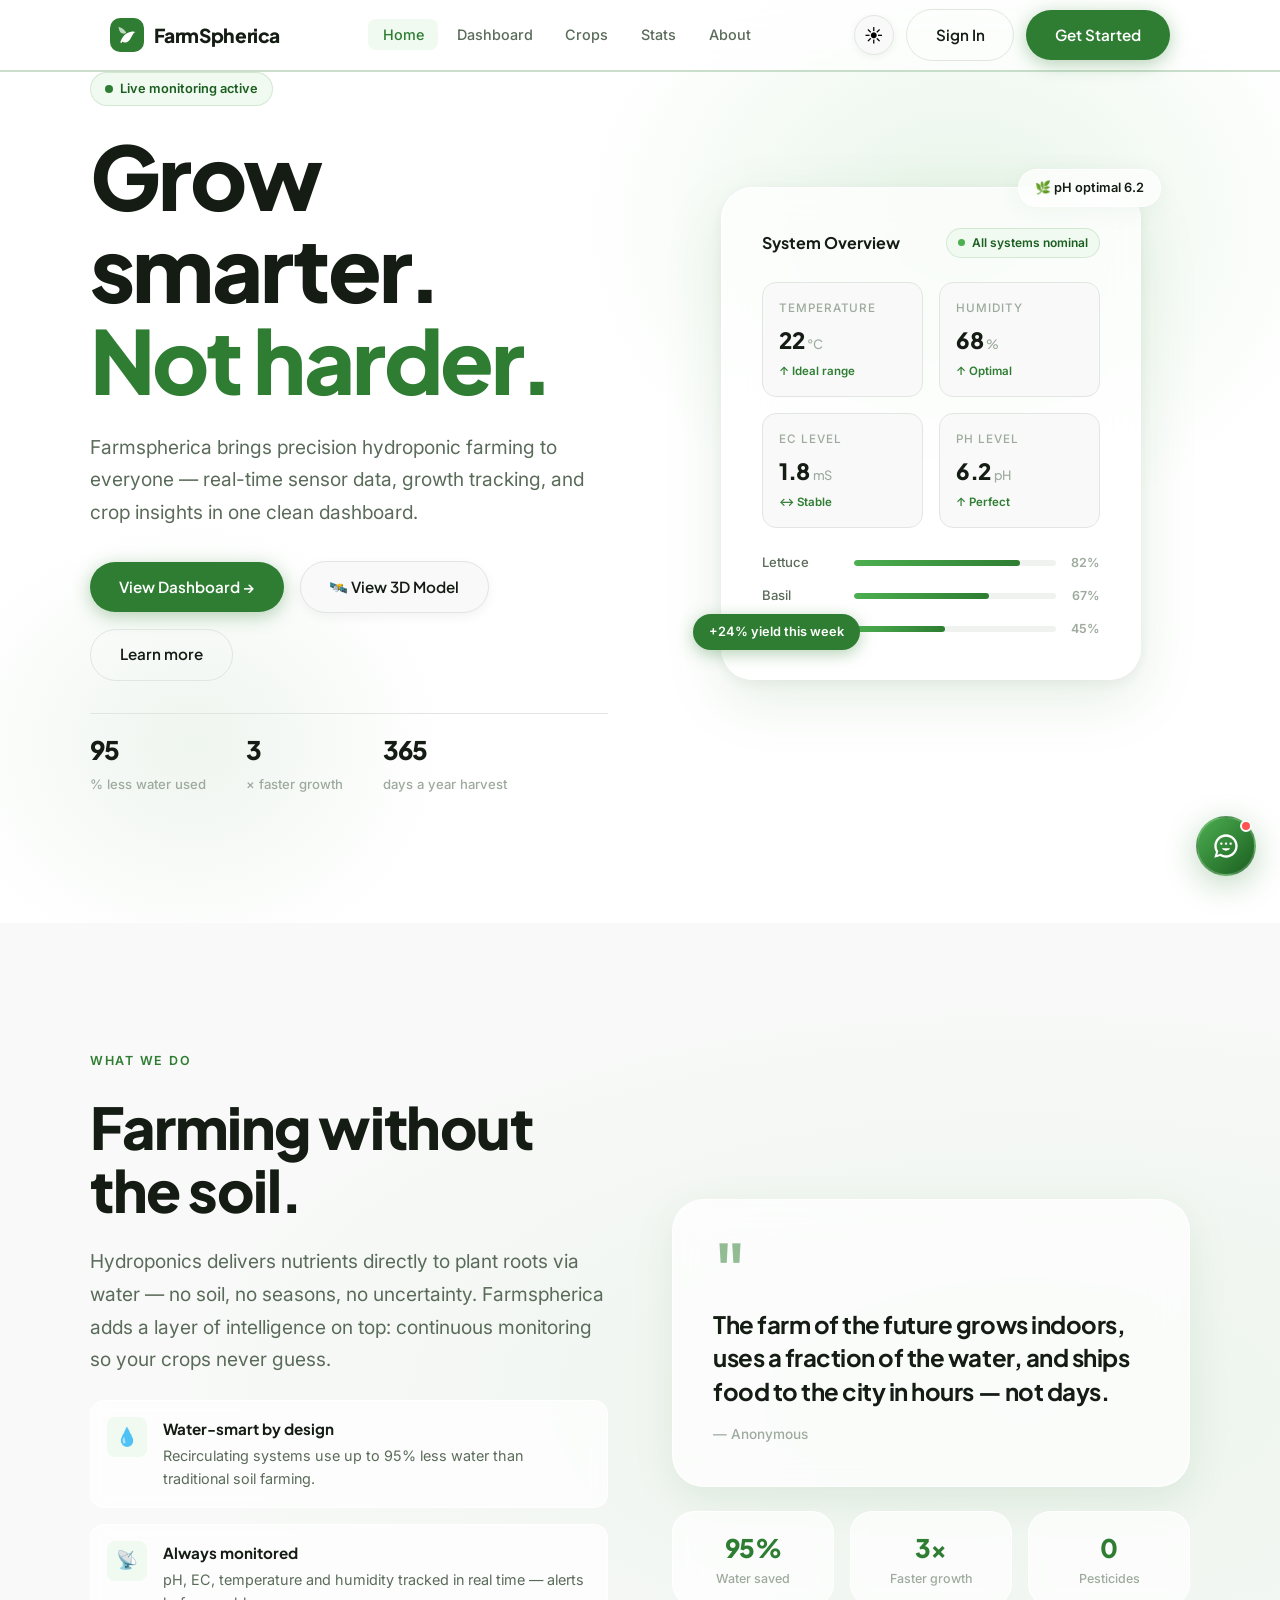
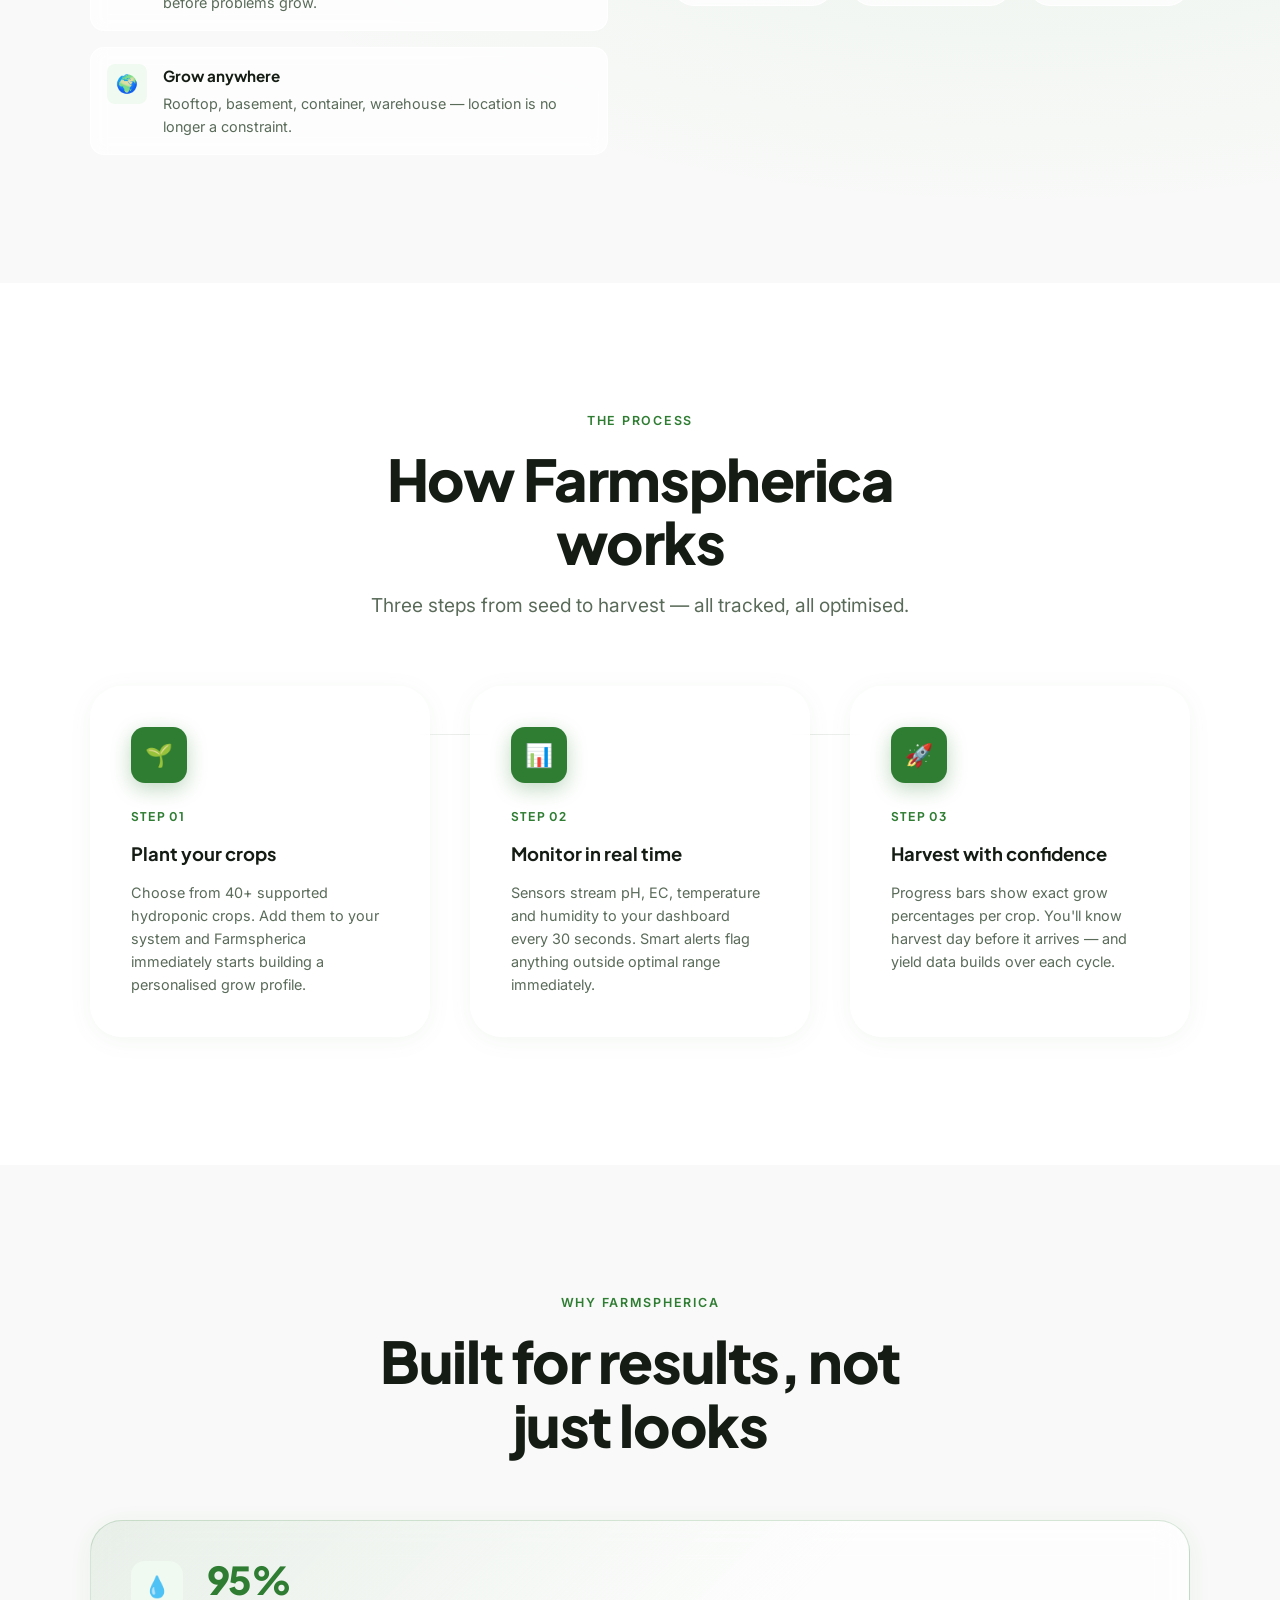
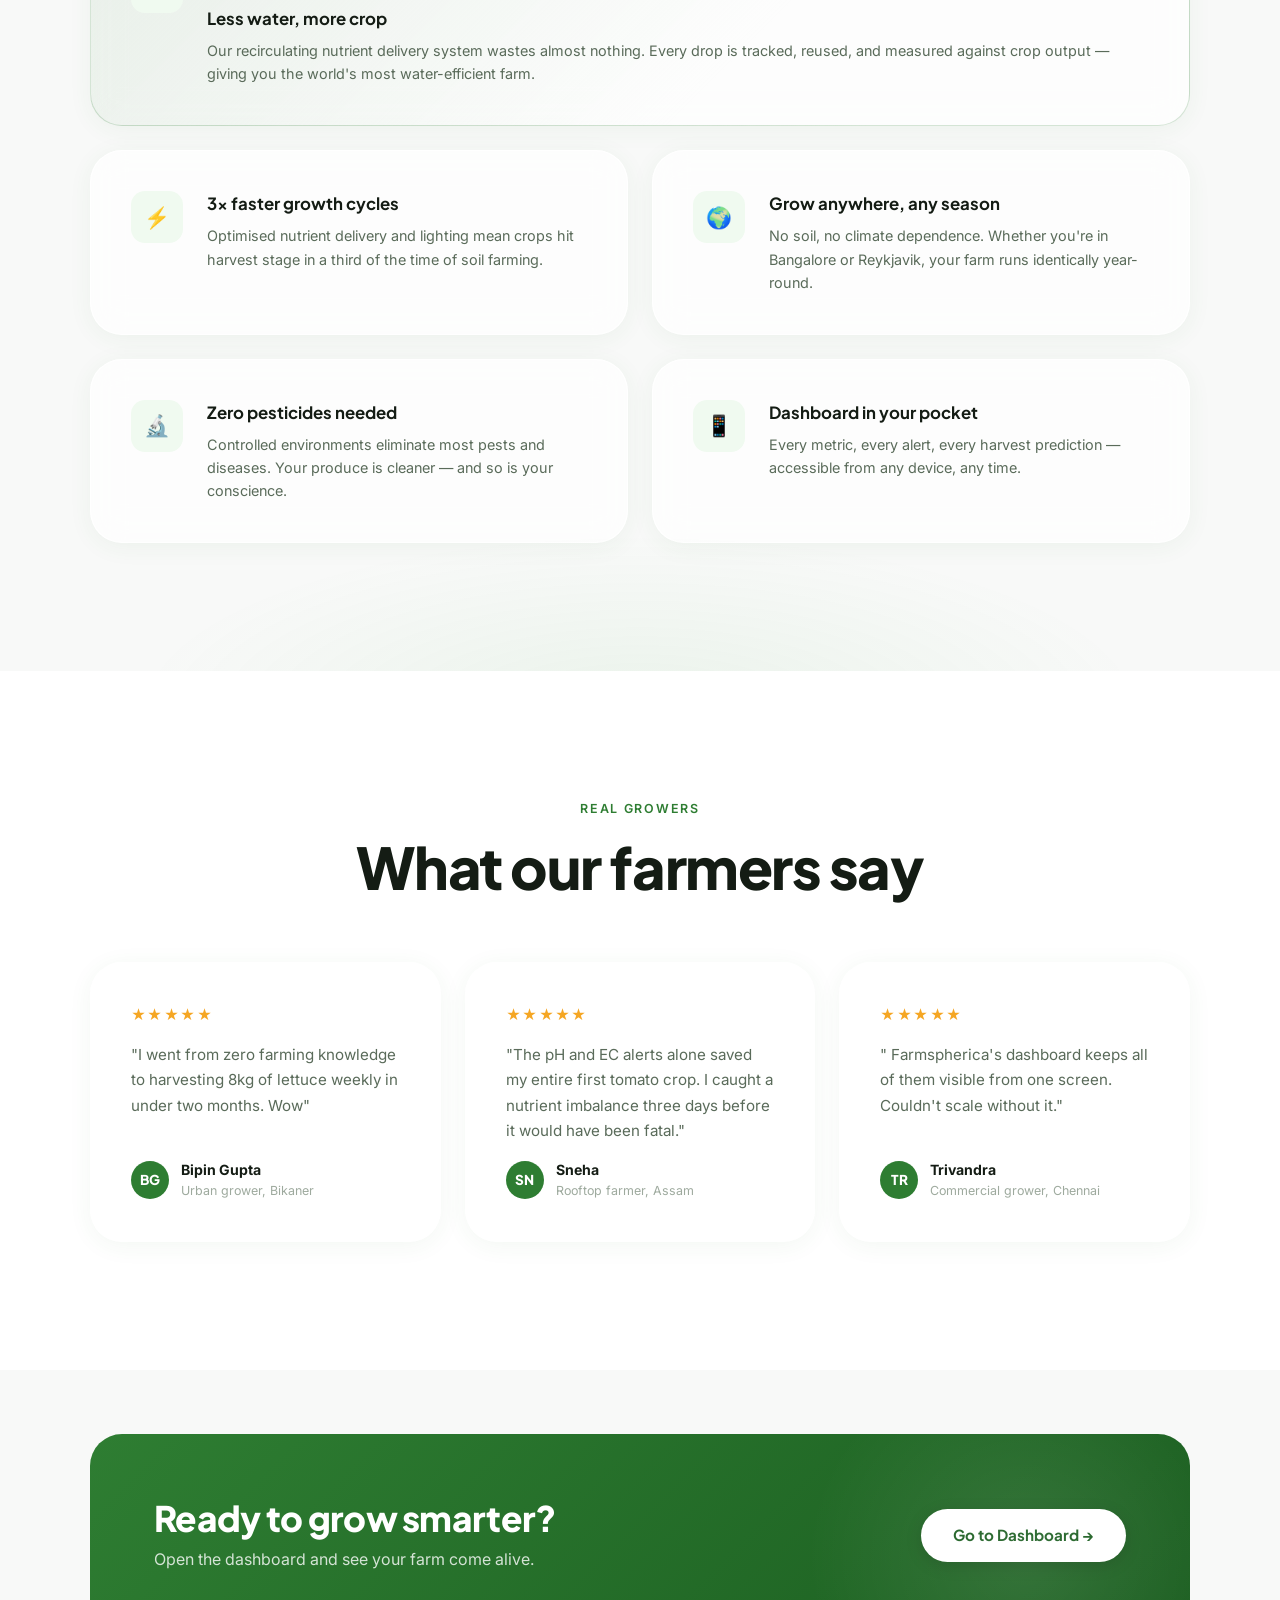
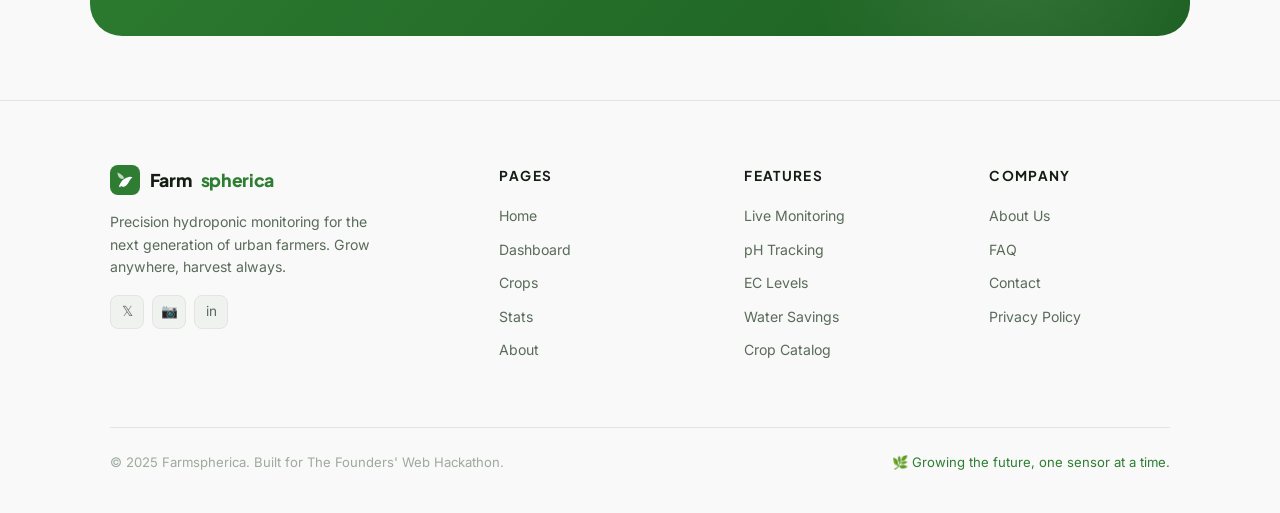
==== commit 7707dc92: "Add files via upload" ====
--- a/index.html
+++ b/index.html
@@ -1,5 +1,6 @@
 <!DOCTYPE html>
 <html lang="en" data-theme="light">
+
 <head>
   <meta charset="UTF-8" />
   <meta name="viewport" content="width=device-width, initial-scale=1.0" />
@@ -9,62 +10,64 @@
   <link rel="preconnect" href="https://fonts.googleapis.com" />
   <link rel="preconnect" href="https://fonts.gstatic.com" crossorigin />
 </head>
+
 <body>
 
   <!-- ═══════════════ HEADER ═══════════════ -->
 
-<header class="site-header" id="site-header">
-  <nav class="nav-inner">
-
-    <!-- Logo -->
-    <a href="index.html" class="nav-logo">
-      <div class="nav-logo-icon">
-        <svg viewBox="0 0 24 24" xmlns="http://www.w3.org/2000/svg">
-          <path d="M17 8C8 10 5.9 16.17 3.82 20.82L5.71 21.5C5.96 20.97 6.23 20.43 6.5 19.91C7.44 20.58 8.5 21 9.5 21C13.5 21 15.5 17.5 17.5 14C18.5 12.27 20 9.5 22 8.5C20.93 7.83 18.79 7.65 17 8Z"/>
-          <path d="M2 2C2 2 2 8 6 10C9.5 11.73 11 9 11 9C11 9 9 6 6 4L2 2Z" opacity="0.7"/>
-        </svg>
-      </div>
-      Farm<span>spherica</span>
-    </a>
-
-    <!-- Nav links -->
-    <ul class="nav-links">
-      <li><a href="index.html">Home</a></li>
-      <li><a href="dashboard.html">Dashboard</a></li>
-      <li><a href="crops.html">Crops</a></li>
-      <li><a href="stats.html">Stats</a></li>
-      <li><a href="about.html">About</a></li>
-    </ul>
-
-    <!-- Actions: dark mode + login/user pill -->
-    <div class="nav-actions">
-      <button class="theme-toggle" id="themeToggle" aria-label="Toggle dark mode"></button>
-
-      <!-- 
+  <header class="site-header" id="site-header">
+    <nav class="nav-inner">
+
+      <!-- Logo -->
+      <a href="index.html" class="nav-logo">
+        <div class="nav-logo-icon">
+          <svg viewBox="0 0 24 24" xmlns="http://www.w3.org/2000/svg">
+            <path
+              d="M17 8C8 10 5.9 16.17 3.82 20.82L5.71 21.5C5.96 20.97 6.23 20.43 6.5 19.91C7.44 20.58 8.5 21 9.5 21C13.5 21 15.5 17.5 17.5 14C18.5 12.27 20 9.5 22 8.5C20.93 7.83 18.79 7.65 17 8Z" />
+            <path d="M2 2C2 2 2 8 6 10C9.5 11.73 11 9 11 9C11 9 9 6 6 4L2 2Z" opacity="0.7" />
+          </svg>
+        </div>
+        FarmSpherica
+      </a>
+
+      <!-- Nav links -->
+      <ul class="nav-links">
+        <li><a href="index.html">Home</a></li>
+        <li><a href="dashboard.html">Dashboard</a></li>
+        <li><a href="crops.html">Crops</a></li>
+        <li><a href="stats.html">Stats</a></li>
+        <li><a href="about.html">About</a></li>
+      </ul>
+
+      <!-- Actions: dark mode + login/user pill -->
+      <div class="nav-actions">
+        <button class="theme-toggle" id="themeToggle" aria-label="Toggle dark mode"></button>
+
+        <!-- 
         auth.js will REMOVE .nav-login-btn and INSERT .nav-user-pill
         when a session exists. If not logged in, this button stays.
       -->
-      <a href="login.html" class="btn btn-ghost nav-login-btn">Sign In</a>
-      <a href="login.html#signup" class="btn btn-primary nav-signup-btn">Get Started</a>
-    </div>
-
-    <button class="nav-hamburger" id="navHamburger" aria-label="Open menu">
-      <span></span><span></span><span></span>
-    </button>
+        <a href="login.html" class="btn btn-ghost nav-login-btn">Sign In</a>
+        <a href="login.html#signup" class="btn btn-primary nav-signup-btn">Get Started</a>
+      </div>
+
+      <button class="nav-hamburger" id="navHamburger" aria-label="Open menu">
+        <span></span><span></span><span></span>
+      </button>
+    </nav>
+  </header>
+
+  <!-- Mobile nav -->
+  <nav class="nav-mobile" id="navMobile">
+    <a href="index.html">Home</a>
+    <a href="dashboard.html">Dashboard</a>
+    <a href="crops.html">Crops</a>
+    <a href="stats.html">Stats</a>
+    <a href="about.html">About</a>
+    <!-- auth.js appends Sign Out here when logged in -->
+    <div class="nav-mobile-divider"></div>
+    <a href="login.html" class="nav-mobile-login" id="navMobileLogin">Sign In</a>
   </nav>
-</header>
-
-<!-- Mobile nav -->
-<nav class="nav-mobile" id="navMobile">
-  <a href="index.html">Home</a>
-  <a href="dashboard.html">Dashboard</a>
-  <a href="crops.html">Crops</a>
-  <a href="stats.html">Stats</a>
-  <a href="about.html">About</a>
-  <!-- auth.js appends Sign Out here when logged in -->
-  <div class="nav-mobile-divider"></div>
-  <a href="login.html" class="nav-mobile-login" id="navMobileLogin">Sign In</a>
-</nav>
 
   <!-- Mobile nav -->
   <nav class="nav-mobile" id="navMobile">
@@ -96,11 +99,13 @@
             </div>
 
             <p class="body-lg reveal delay-2">
-              Farmspherica brings precision hydroponic farming to everyone — real-time sensor data, growth tracking, and crop insights in one clean dashboard.
+              Farmspherica brings precision hydroponic farming to everyone — real-time sensor data, growth tracking, and
+              crop insights in one clean dashboard.
             </p>
 
             <div class="hero-ctas reveal delay-3">
               <a href="dashboard.html" class="btn btn-primary">View Dashboard →</a>
+              <a href="farm3d.html" class="btn btn-secondary nav-3d-btn">🛰️ View 3D Model</a>
               <a href="about.html" class="btn btn-ghost">Learn more</a>
             </div>
 
@@ -160,17 +165,23 @@
                 <div class="plant-bars">
                   <div class="plant-row">
                     <span class="plant-name">Lettuce</span>
-                    <div class="plant-track"><div class="plant-fill" style="width:0%" data-width="82%"></div></div>
+                    <div class="plant-track">
+                      <div class="plant-fill" style="width:0%" data-width="82%"></div>
+                    </div>
                     <span class="plant-pct">82%</span>
                   </div>
                   <div class="plant-row">
                     <span class="plant-name">Basil</span>
-                    <div class="plant-track"><div class="plant-fill" style="width:0%" data-width="67%"></div></div>
+                    <div class="plant-track">
+                      <div class="plant-fill" style="width:0%" data-width="67%"></div>
+                    </div>
                     <span class="plant-pct">67%</span>
                   </div>
                   <div class="plant-row">
                     <span class="plant-name">Tomatoes</span>
-                    <div class="plant-track"><div class="plant-fill" style="width:0%" data-width="45%"></div></div>
+                    <div class="plant-track">
+                      <div class="plant-fill" style="width:0%" data-width="45%"></div>
+                    </div>
                     <span class="plant-pct">45%</span>
                   </div>
                 </div>
@@ -191,7 +202,8 @@
             <p class="label reveal">What we do</p>
             <h2 class="display-lg reveal delay-1">Farming without<br>the soil.</h2>
             <p class="body-lg reveal delay-2">
-              Hydroponics delivers nutrients directly to plant roots via water — no soil, no seasons, no uncertainty. Farmspherica adds a layer of intelligence on top: continuous monitoring so your crops never guess.
+              Hydroponics delivers nutrients directly to plant roots via water — no soil, no seasons, no uncertainty.
+              Farmspherica adds a layer of intelligence on top: continuous monitoring so your crops never guess.
             </p>
 
             <div class="about-points">
@@ -199,21 +211,24 @@
                 <div class="about-point-icon">💧</div>
                 <div class="about-point-text">
                   <span class="about-point-title">Water-smart by design</span>
-                  <span class="body-sm">Recirculating systems use up to 95% less water than traditional soil farming.</span>
+                  <span class="body-sm">Recirculating systems use up to 95% less water than traditional soil
+                    farming.</span>
                 </div>
               </div>
               <div class="about-point reveal delay-3">
                 <div class="about-point-icon">📡</div>
                 <div class="about-point-text">
                   <span class="about-point-title">Always monitored</span>
-                  <span class="body-sm">pH, EC, temperature and humidity tracked in real time — alerts before problems grow.</span>
+                  <span class="body-sm">pH, EC, temperature and humidity tracked in real time — alerts before problems
+                    grow.</span>
                 </div>
               </div>
               <div class="about-point reveal delay-4">
                 <div class="about-point-icon">🌍</div>
                 <div class="about-point-text">
                   <span class="about-point-title">Grow anywhere</span>
-                  <span class="body-sm">Rooftop, basement, container, warehouse — location is no longer a constraint.</span>
+                  <span class="body-sm">Rooftop, basement, container, warehouse — location is no longer a
+                    constraint.</span>
                 </div>
               </div>
             </div>
@@ -222,7 +237,8 @@
           <div class="about-visual reveal-right delay-1">
             <div class="quote-card glass-card">
               <div class="quote-mark">"</div>
-              <p class="quote-text">The farm of the future grows indoors, uses a fraction of the water, and ships food to the city in hours — not days.</p>
+              <p class="quote-text">The farm of the future grows indoors, uses a fraction of the water, and ships food
+                to the city in hours — not days.</p>
               <p class="quote-author">— Anonymous</p>
             </div>
 
@@ -260,19 +276,22 @@
             <div class="step-icon-wrap">🌱</div>
             <span class="step-num">STEP 01</span>
             <h3 class="step-title">Plant your crops</h3>
-            <p class="body-sm">Choose from 40+ supported hydroponic crops. Add them to your system and Farmspherica immediately starts building a personalised grow profile.</p>
+            <p class="body-sm">Choose from 40+ supported hydroponic crops. Add them to your system and Farmspherica
+              immediately starts building a personalised grow profile.</p>
           </div>
           <div class="step-card glass-card reveal delay-2">
             <div class="step-icon-wrap">📊</div>
             <span class="step-num">STEP 02</span>
             <h3 class="step-title">Monitor in real time</h3>
-            <p class="body-sm">Sensors stream pH, EC, temperature and humidity to your dashboard every 30 seconds. Smart alerts flag anything outside optimal range immediately.</p>
+            <p class="body-sm">Sensors stream pH, EC, temperature and humidity to your dashboard every 30 seconds. Smart
+              alerts flag anything outside optimal range immediately.</p>
           </div>
           <div class="step-card glass-card reveal delay-3">
             <div class="step-icon-wrap">🚀</div>
             <span class="step-num">STEP 03</span>
             <h3 class="step-title">Harvest with confidence</h3>
-            <p class="body-sm">Progress bars show exact grow percentages per crop. You'll know harvest day before it arrives — and yield data builds over each cycle.</p>
+            <p class="body-sm">Progress bars show exact grow percentages per crop. You'll know harvest day before it
+              arrives — and yield data builds over each cycle.</p>
           </div>
         </div>
       </div>
@@ -292,7 +311,9 @@
             <div class="benefit-body">
               <div class="benefit-big-num">95%</div>
               <h3 class="benefit-title">Less water, more crop</h3>
-              <p class="body-sm">Our recirculating nutrient delivery system wastes almost nothing. Every drop is tracked, reused, and measured against crop output — giving you the world's most water-efficient farm.</p>
+              <p class="body-sm">Our recirculating nutrient delivery system wastes almost nothing. Every drop is
+                tracked, reused, and measured against crop output — giving you the world's most water-efficient farm.
+              </p>
             </div>
           </div>
 
@@ -300,7 +321,8 @@
             <div class="benefit-icon">⚡</div>
             <div class="benefit-body">
               <h3 class="benefit-title">3× faster growth cycles</h3>
-              <p class="body-sm">Optimised nutrient delivery and lighting mean crops hit harvest stage in a third of the time of soil farming.</p>
+              <p class="body-sm">Optimised nutrient delivery and lighting mean crops hit harvest stage in a third of the
+                time of soil farming.</p>
             </div>
           </div>
 
@@ -308,7 +330,8 @@
             <div class="benefit-icon">🌍</div>
             <div class="benefit-body">
               <h3 class="benefit-title">Grow anywhere, any season</h3>
-              <p class="body-sm">No soil, no climate dependence. Whether you're in Bangalore or Reykjavik, your farm runs identically year-round.</p>
+              <p class="body-sm">No soil, no climate dependence. Whether you're in Bangalore or Reykjavik, your farm
+                runs identically year-round.</p>
             </div>
           </div>
 
@@ -316,7 +339,8 @@
             <div class="benefit-icon">🔬</div>
             <div class="benefit-body">
               <h3 class="benefit-title">Zero pesticides needed</h3>
-              <p class="body-sm">Controlled environments eliminate most pests and diseases. Your produce is cleaner — and so is your conscience.</p>
+              <p class="body-sm">Controlled environments eliminate most pests and diseases. Your produce is cleaner —
+                and so is your conscience.</p>
             </div>
           </div>
 
@@ -324,7 +348,8 @@
             <div class="benefit-icon">📱</div>
             <div class="benefit-body">
               <h3 class="benefit-title">Dashboard in your pocket</h3>
-              <p class="body-sm">Every metric, every alert, every harvest prediction — accessible from any device, any time.</p>
+              <p class="body-sm">Every metric, every alert, every harvest prediction — accessible from any device, any
+                time.</p>
             </div>
           </div>
         </div>
@@ -342,35 +367,38 @@
         <div class="testimonials-grid">
           <div class="testimonial-card glass-card reveal delay-1">
             <div class="testimonial-stars">★★★★★</div>
-            <p class="testimonial-text">"I went from zero farming knowledge to harvesting 8kg of lettuce weekly in under two months. The dashboard made it impossible to get it wrong."</p>
+            <p class="testimonial-text">"I went from zero farming knowledge to harvesting 8kg of lettuce weekly in under
+              two months. Wow"</p>
             <div class="testimonial-author">
-              <div class="author-avatar">RK</div>
+              <div class="author-avatar">BG</div>
               <div>
-                <div class="author-name">Rahul K.</div>
-                <div class="author-role">Urban grower, Bangalore</div>
+                <div class="author-name">Bipin Gupta</div>
+                <div class="author-role">Urban grower, Bikaner</div>
               </div>
             </div>
           </div>
 
           <div class="testimonial-card glass-card reveal delay-2">
             <div class="testimonial-stars">★★★★★</div>
-            <p class="testimonial-text">"The pH and EC alerts alone saved my entire first tomato crop. I caught a nutrient imbalance three days before it would have been fatal."</p>
+            <p class="testimonial-text">"The pH and EC alerts alone saved my entire first tomato crop. I caught a
+              nutrient imbalance three days before it would have been fatal."</p>
             <div class="testimonial-author">
-              <div class="author-avatar">SP</div>
+              <div class="author-avatar">SN</div>
               <div>
-                <div class="author-name">Sneha P.</div>
-                <div class="author-role">Rooftop farmer, Mumbai</div>
+                <div class="author-name">Sneha </div>
+                <div class="author-role">Rooftop farmer, Assam</div>
               </div>
             </div>
           </div>
 
           <div class="testimonial-card glass-card reveal delay-3">
             <div class="testimonial-stars">★★★★★</div>
-            <p class="testimonial-text">"Running three grow towers now. Farmspherica's dashboard keeps all of them visible from one screen. Couldn't scale without it."</p>
+            <p class="testimonial-text">" Farmspherica's dashboard keeps all of them visible from one screen. Couldn't
+              scale without it."</p>
             <div class="testimonial-author">
-              <div class="author-avatar">AM</div>
+              <div class="author-avatar">TR</div>
               <div>
-                <div class="author-name">Arun M.</div>
+                <div class="author-name">Trivandra</div>
                 <div class="author-role">Commercial grower, Chennai</div>
               </div>
             </div>
@@ -401,11 +429,16 @@
         <div class="footer-brand">
           <div class="footer-logo">
             <div class="footer-logo-icon">
-              <svg viewBox="0 0 24 24"><path d="M17 8C8 10 5.9 16.17 3.82 20.82L5.71 21.5C5.96 20.97 6.23 20.43 6.5 19.91C7.44 20.58 8.5 21 9.5 21C13.5 21 15.5 17.5 17.5 14C18.5 12.27 20 9.5 22 8.5C20.93 7.83 18.79 7.65 17 8Z"/><path d="M2 2C2 2 2 8 6 10C9.5 11.73 11 9 11 9C11 9 9 6 6 4L2 2Z" opacity="0.7"/></svg>
+              <svg viewBox="0 0 24 24">
+                <path
+                  d="M17 8C8 10 5.9 16.17 3.82 20.82L5.71 21.5C5.96 20.97 6.23 20.43 6.5 19.91C7.44 20.58 8.5 21 9.5 21C13.5 21 15.5 17.5 17.5 14C18.5 12.27 20 9.5 22 8.5C20.93 7.83 18.79 7.65 17 8Z" />
+                <path d="M2 2C2 2 2 8 6 10C9.5 11.73 11 9 11 9C11 9 9 6 6 4L2 2Z" opacity="0.7" />
+              </svg>
             </div>
             Farm<span style="color:var(--accent)">spherica</span>
           </div>
-          <p class="footer-tagline">Precision hydroponic monitoring for the next generation of urban farmers. Grow anywhere, harvest always.</p>
+          <p class="footer-tagline">Precision hydroponic monitoring for the next generation of urban farmers. Grow
+            anywhere, harvest always.</p>
           <div class="footer-socials">
             <a class="social-btn" href="#" aria-label="Twitter">𝕏</a>
             <a class="social-btn" href="#" aria-label="Instagram">📷</a>
@@ -456,4 +489,5 @@
   <script src="auth.js"></script>
   <script src="app.js"></script>
 </body>
+
 </html>
--- a/style.css
+++ b/style.css
@@ -1,1417 +1,2567 @@
-/* ============================================================
-   FARMSPHERICA — style.css
-   White & green base · Glassmorphism · Scroll animations
-   Dark mode via [data-theme="dark"] on <html>
-   ============================================================ */
-
-/* ── Fonts ── */
-@import url('https://fonts.googleapis.com/css2?family=Plus+Jakarta+Sans:wght@400;500;600;700;800&family=Inter:wght@400;500;600&display=swap');
-
-/* ── Design tokens ── */
-:root {
-  /* Core palette */
-  --green-50:  #f0faf0;
-  --green-100: #dcf5dc;
-  --green-200: #b8eab8;
-  --green-400: #4caf50;
-  --green-500: #2e7d32;
-  --green-600: #1b5e20;
-  --green-700: #144d18;
-
-  /* Neutrals */
-  --white:     #ffffff;
-  --gray-50:   #f8f9f8;
-  --gray-100:  #f0f2f0;
-  --gray-200:  #e2e6e2;
-  --gray-400:  #9eaa9e;
-  --gray-600:  #5a6b5a;
-  --gray-800:  #2a342a;
-  --gray-900:  #141c14;
-
-  /* Semantic */
-  --bg:           var(--white);
-  --bg-secondary: var(--gray-50);
-  --bg-tertiary:  var(--gray-100);
-  --text-primary:   var(--gray-900);
-  --text-secondary: var(--gray-600);
-  --text-muted:     var(--gray-400);
-  --accent:       var(--green-500);
-  --accent-light: var(--green-400);
-  --accent-soft:  var(--green-50);
-  --border:       var(--gray-200);
-
-  /* Glassmorphism */
-  --glass-bg:     rgba(255, 255, 255, 0.65);
-  --glass-border: rgba(255, 255, 255, 0.8);
-  --glass-blur:   blur(18px);
-  --glass-shadow: 0 8px 32px rgba(46, 125, 50, 0.08);
-
-  /* Glass cards */
-  --card-bg:     rgba(255, 255, 255, 0.7);
-  --card-border: rgba(255, 255, 255, 0.9);
-  --card-shadow: 0 4px 24px rgba(46, 125, 50, 0.06);
-
-  /* Typography */
-  --font-display: 'Plus Jakarta Sans', sans-serif;
-  --font-body:    'Inter', sans-serif;
-
-  /* Spacing */
-  --space-xs:  0.5rem;
-  --space-sm:  1rem;
-  --space-md:  1.5rem;
-  --space-lg:  2.5rem;
-  --space-xl:  4rem;
-  --space-2xl: 6rem;
-  --space-3xl: 8rem;
-
-  /* Radius */
-  --radius-sm:  8px;
-  --radius-md:  14px;
-  --radius-lg:  22px;
-  --radius-xl:  32px;
-  --radius-full: 9999px;
-
-  /* Transition */
-  --transition: 0.3s cubic-bezier(0.4, 0, 0.2, 1);
-  --transition-slow: 0.6s cubic-bezier(0.4, 0, 0.2, 1);
-
-  /* Nav height */
-  --nav-h: 72px;
-}
-
-/* ── Dark mode tokens ── */
-[data-theme="dark"] {
-  --bg:           #0e1a0e;
-  --bg-secondary: #131f13;
-  --bg-tertiary:  #1a2b1a;
-  --text-primary:   #edf4ed;
-  --text-secondary: #8fa88f;
-  --text-muted:     #5a7a5a;
-  --accent:       var(--green-400);
-  --accent-light: #66bb6a;
-  --accent-soft:  rgba(76, 175, 80, 0.12);
-  --border:       rgba(255,255,255,0.08);
-
-  --glass-bg:     rgba(14, 26, 14, 0.75);
-  --glass-border: rgba(76, 175, 80, 0.15);
-  --glass-shadow: 0 8px 32px rgba(0, 0, 0, 0.4);
-
-  --card-bg:     rgba(19, 31, 19, 0.8);
-  --card-border: rgba(76, 175, 80, 0.12);
-  --card-shadow: 0 4px 24px rgba(0, 0, 0, 0.3);
-}
-
-/* ── Reset ── */
-*, *::before, *::after { box-sizing: border-box; margin: 0; padding: 0; }
-html { scroll-behavior: smooth; font-size: 16px; }
-body {
-  font-family: var(--font-body);
-  background: var(--bg);
-  color: var(--text-primary);
-  transition: background var(--transition), color var(--transition);
-  overflow-x: hidden;
-  line-height: 1.6;
-}
-img { max-width: 100%; display: block; }
-a { color: inherit; text-decoration: none; }
-button { cursor: pointer; border: none; background: none; font-family: inherit; }
-ul, ol { list-style: none; }
-
-/* ── Typography scale ── */
-.display-xl {
-  font-family: var(--font-display);
-  font-size: clamp(3rem, 7vw, 5.5rem);
-  font-weight: 800;
-  line-height: 1.05;
-  letter-spacing: -0.03em;
-  color: var(--text-primary);
-}
-.display-lg {
-  font-family: var(--font-display);
-  font-size: clamp(2.2rem, 4.5vw, 3.6rem);
-  font-weight: 800;
-  line-height: 1.1;
-  letter-spacing: -0.025em;
-  color: var(--text-primary);
-}
-.display-md {
-  font-family: var(--font-display);
-  font-size: clamp(1.5rem, 3vw, 2.2rem);
-  font-weight: 700;
-  line-height: 1.2;
-  letter-spacing: -0.02em;
-  color: var(--text-primary);
-}
-.body-lg {
-  font-size: clamp(1rem, 1.6vw, 1.2rem);
-  line-height: 1.7;
-  color: var(--text-secondary);
-  font-weight: 400;
-}
-.body-sm {
-  font-size: 0.9rem;
-  line-height: 1.6;
-  color: var(--text-secondary);
-}
-.label {
-  font-size: 0.78rem;
-  font-weight: 600;
-  letter-spacing: 0.14em;
-  text-transform: uppercase;
-  color: var(--accent);
-}
-.accent-text { color: var(--accent); }
-
-/* ── Layout ── */
-.container {
-  width: 100%;
-  max-width: 1140px;
-  margin: 0 auto;
-  padding: 0 var(--space-lg);
-}
-
-section {
-  padding: var(--space-3xl) 0;
-}
-
-/* ── Glassmorphism utilities ── */
-.glass {
-  background: var(--glass-bg);
-  border: 1px solid var(--glass-border);
-  backdrop-filter: var(--glass-blur);
-  -webkit-backdrop-filter: var(--glass-blur);
-  box-shadow: var(--glass-shadow);
-}
-.glass-card {
-  background: var(--card-bg);
-  border: 1px solid var(--card-border);
-  backdrop-filter: blur(12px);
-  -webkit-backdrop-filter: blur(12px);
-  box-shadow: var(--card-shadow);
-  border-radius: var(--radius-lg);
-}
-
-/* ── Buttons ── */
-.btn {
-  display: inline-flex;
-  align-items: center;
-  gap: 0.5rem;
-  padding: 0.8rem 1.8rem;
-  border-radius: var(--radius-full);
-  font-family: var(--font-display);
-  font-weight: 600;
-  font-size: 0.95rem;
-  transition: all var(--transition);
-}
-.btn-primary {
-  background: var(--accent);
-  color: #fff;
-  box-shadow: 0 4px 18px rgba(46, 125, 50, 0.35);
-}
-.btn-primary:hover {
-  background: var(--green-600);
-  transform: translateY(-2px);
-  box-shadow: 0 8px 28px rgba(46, 125, 50, 0.4);
-}
-.btn-ghost {
-  border: 1.5px solid var(--border);
-  color: var(--text-primary);
-  background: transparent;
-}
-.btn-ghost:hover {
-  border-color: var(--accent);
-  color: var(--accent);
-  background: var(--accent-soft);
-}
-
-/* ── Badge / tag ── */
-.badge {
-  display: inline-flex;
-  align-items: center;
-  gap: 0.4rem;
-  padding: 0.35rem 0.9rem;
-  border-radius: var(--radius-full);
-  font-size: 0.8rem;
-  font-weight: 600;
-  background: var(--accent-soft);
-  color: var(--green-600);
-  border: 1px solid rgba(46,125,50,0.15);
-}
-[data-theme="dark"] .badge {
-  color: var(--green-200);
-}
-
-/* ── Dot decoration ── */
-.dot {
-  display: inline-block;
-  width: 8px;
-  height: 8px;
-  border-radius: 50%;
-  background: var(--accent);
-}
-
-/* ═══════════════════════════════════════
-   HEADER / NAV
-═══════════════════════════════════════ */
-.site-header {
-  position: fixed;
-  top: 0;
-  left: 0;
-  right: 0;
-  z-index: 100;
-  height: var(--nav-h);
-  display: flex;
-  align-items: center;
-  background: var(--glass-bg);
-  border-bottom: 1px solid var(--glass-border);
-  backdrop-filter: var(--glass-blur);
-  -webkit-backdrop-filter: var(--glass-blur);
-  transition: background var(--transition), border-color var(--transition), box-shadow var(--transition);
-  border-bottom: 2px solid rgba(46, 125, 50, 0.25);
-}
-.site-header.scrolled {
-  box-shadow: 0 4px 24px rgba(46,125,50,0.1);
-}
-.nav-inner {
-  display: flex;
-  align-items: center;
-  justify-content: space-between;
-  width: 100%;
-  max-width: 1140px;
-  margin: 0 auto;
-  padding: 0 var(--space-lg);
-}
-.nav-logo {
-  display: flex;
-  align-items: center;
-  gap: 0.6rem;
-  font-family: var(--font-display);
-  font-weight: 800;
-  font-size: 1.2rem;
-  color: var(--text-primary);
-  letter-spacing: -0.02em;
-}
-.nav-logo-icon {
-  width: 34px;
-  height: 34px;
-  background: var(--accent);
-  border-radius: 10px;
-  display: flex;
-  align-items: center;
-  justify-content: center;
-  flex-shrink: 0;
-}
-.nav-logo-icon svg {
-  width: 20px;
-  height: 20px;
-  fill: #fff;
-}
-.nav-logo span { color: var(--accent); }
-
-.nav-links {
-  display: flex;
-  align-items: center;
-  gap: 0.25rem;
-}
-.nav-links a {
-  padding: 0.45rem 0.9rem;
-  border-radius: var(--radius-sm);
-  font-size: 0.9rem;
-  font-weight: 500;
-  color: var(--text-secondary);
-  transition: all var(--transition);
-}
-.nav-links a:hover,
-.nav-links a.active {
-  color: var(--accent);
-  background: var(--accent-soft);
-}
-
-.nav-actions {
-  display: flex;
-  align-items: center;
-  gap: 0.75rem;
-}
-
-/* Dark mode toggle */
-.theme-toggle {
-  width: 44px;
-  height: 26px;
-  border-radius: var(--radius-full);
-  background: var(--bg-tertiary);
-  border: 1.5px solid var(--border);
-  position: relative;
-  transition: all var(--transition);
-  flex-shrink: 0;
-}
-.theme-toggle::after {
-  content: '';
-  position: absolute;
-  top: 3px;
-  left: 3px;
-  width: 18px;
-  height: 18px;
-  border-radius: 50%;
-  background: var(--accent);
-  transition: transform var(--transition);
-}
-[data-theme="dark"] .theme-toggle {
-  background: var(--green-700);
-  border-color: var(--accent);
-}
-[data-theme="dark"] .theme-toggle::after {
-  transform: translateX(18px);
-}
-
-/* Hamburger */
-.nav-hamburger {
-  display: none;
-  flex-direction: column;
-  gap: 5px;
-  padding: 6px;
-  border-radius: var(--radius-sm);
-}
-.nav-hamburger span {
-  display: block;
-  width: 22px;
-  height: 2px;
-  background: var(--text-primary);
-  border-radius: 2px;
-  transition: all var(--transition);
-}
-.nav-hamburger.open span:nth-child(1) { transform: translateY(7px) rotate(45deg); }
-.nav-hamburger.open span:nth-child(2) { opacity: 0; }
-.nav-hamburger.open span:nth-child(3) { transform: translateY(-7px) rotate(-45deg); }
-
-/* Mobile nav */
-.nav-mobile {
-  display: none;
-  position: fixed;
-  top: var(--nav-h);
-  left: 0;
-  right: 0;
-  z-index: 99;
-  background: var(--glass-bg);
-  backdrop-filter: var(--glass-blur);
-  -webkit-backdrop-filter: var(--glass-blur);
-  border-bottom: 1px solid var(--glass-border);
-  padding: var(--space-sm) var(--space-lg);
-  flex-direction: column;
-  gap: 0.25rem;
-}
-.nav-mobile.open { display: flex; }
-.nav-mobile a {
-  padding: 0.7rem 0.9rem;
-  border-radius: var(--radius-sm);
-  font-weight: 500;
-  color: var(--text-secondary);
-  transition: all var(--transition);
-}
-.nav-mobile a:hover { color: var(--accent); background: var(--accent-soft); }
-
-/* ═══════════════════════════════════════
-   SCROLL ANIMATIONS
-═══════════════════════════════════════ */
-.reveal {
-  opacity: 0;
-  transform: translateY(32px);
-  transition: opacity 0.7s cubic-bezier(0.4, 0, 0.2, 1),
-              transform 0.7s cubic-bezier(0.4, 0, 0.2, 1);
-}
-.reveal.visible {
-  opacity: 1;
-  transform: translateY(0);
-}
-.reveal-left {
-  opacity: 0;
-  transform: translateX(-32px);
-  transition: opacity 0.7s cubic-bezier(0.4, 0, 0.2, 1),
-              transform 0.7s cubic-bezier(0.4, 0, 0.2, 1);
-}
-.reveal-left.visible {
-  opacity: 1;
-  transform: translateX(0);
-}
-.reveal-right {
-  opacity: 0;
-  transform: translateX(32px);
-  transition: opacity 0.7s cubic-bezier(0.4, 0, 0.2, 1),
-              transform 0.7s cubic-bezier(0.4, 0, 0.2, 1);
-}
-.reveal-right.visible {
-  opacity: 1;
-  transform: translateX(0);
-}
-.reveal-scale {
-  opacity: 0;
-  transform: scale(0.94);
-  transition: opacity 0.6s cubic-bezier(0.4, 0, 0.2, 1),
-              transform 0.6s cubic-bezier(0.4, 0, 0.2, 1);
-}
-.reveal-scale.visible {
-  opacity: 1;
-  transform: scale(1);
-}
-
-/* Stagger delays */
-.delay-1 { transition-delay: 0.1s; }
-.delay-2 { transition-delay: 0.2s; }
-.delay-3 { transition-delay: 0.3s; }
-.delay-4 { transition-delay: 0.4s; }
-.delay-5 { transition-delay: 0.5s; }
-.delay-6 { transition-delay: 0.6s; }
-
-/* ═══════════════════════════════════════
-   HERO SECTION
-═══════════════════════════════════════ */
-.hero {
-  min-height: 100vh;
-  display: flex;
-  align-items: center;
-  padding-top: var(--nav-h);
-  position: relative;
-  overflow: hidden;
-  background: var(--bg);
-}
-
-/* Soft radial glow behind hero */
-.hero::before {
-  content: '';
-  position: absolute;
-  top: -10%;
-  right: -5%;
-  width: 60vw;
-  height: 70vh;
-  background: radial-gradient(ellipse at center, rgba(76,175,80,0.13) 0%, transparent 70%);
-  pointer-events: none;
-}
-.hero::after {
-  content: '';
-  position: absolute;
-  bottom: -5%;
-  left: -5%;
-  width: 40vw;
-  height: 50vh;
-  background: radial-gradient(ellipse at center, rgba(46,125,50,0.08) 0%, transparent 70%);
-  pointer-events: none;
-}
-
-.hero-inner {
-  display: grid;
-  grid-template-columns: 1fr 1fr;
-  align-items: center;
-  gap: var(--space-xl);
-  position: relative;
-  z-index: 1;
-}
-.hero-content { display: flex; flex-direction: column; gap: var(--space-md); }
-
-.hero-eyebrow {
-  display: flex;
-  align-items: center;
-  gap: 0.6rem;
-}
-
-.hero-headline { display: flex; flex-direction: column; gap: 0.2rem; }
-.hero-headline .line-green { color: var(--accent); }
-
-.hero-ctas {
-  display: flex;
-  align-items: center;
-  gap: var(--space-sm);
-  flex-wrap: wrap;
-  margin-top: 0.5rem;
-}
-
-.hero-stats {
-  display: flex;
-  gap: var(--space-lg);
-  padding-top: var(--space-sm);
-  border-top: 1px solid var(--border);
-  margin-top: 0.5rem;
-  flex-wrap: wrap;
-}
-.hero-stat-item { display: flex; flex-direction: column; gap: 0.2rem; }
-.hero-stat-num {
-  font-family: var(--font-display);
-  font-size: 1.6rem;
-  font-weight: 800;
-  letter-spacing: -0.03em;
-  color: var(--text-primary);
-}
-.hero-stat-label { font-size: 0.82rem; color: var(--text-muted); font-weight: 500; }
-
-/* Hero visual (right column) */
-.hero-visual {
-  position: relative;
-  display: flex;
-  justify-content: center;
-  align-items: center;
-}
-
-.hero-card-wrap {
-  position: relative;
-  width: 100%;
-  max-width: 420px;
-}
-
-/* Main glass card in hero */
-.hero-glass-card {
-  background: var(--card-bg);
-  border: 1px solid var(--card-border);
-  backdrop-filter: blur(20px);
-  -webkit-backdrop-filter: blur(20px);
-  box-shadow: 0 20px 60px rgba(46,125,50,0.12), 0 4px 16px rgba(0,0,0,0.06);
-  border-radius: var(--radius-xl);
-  padding: var(--space-lg);
-  position: relative;
-  z-index: 2;
-}
-
-.hero-card-header {
-  display: flex;
-  align-items: center;
-  justify-content: space-between;
-  margin-bottom: var(--space-md);
-}
-.hero-card-title {
-  font-family: var(--font-display);
-  font-size: 1rem;
-  font-weight: 700;
-  color: var(--text-primary);
-}
-.status-pill {
-  display: flex;
-  align-items: center;
-  gap: 0.4rem;
-  font-size: 0.75rem;
-  font-weight: 600;
-  color: var(--green-600);
-  background: var(--green-50);
-  border: 1px solid rgba(46,125,50,0.15);
-  padding: 0.3rem 0.7rem;
-  border-radius: var(--radius-full);
-}
-[data-theme="dark"] .status-pill {
-  color: var(--green-200);
-  background: rgba(76,175,80,0.1);
-}
-.status-dot {
-  width: 7px;
-  height: 7px;
-  border-radius: 50%;
-  background: var(--green-400);
-  animation: blink 2s ease-in-out infinite;
-}
-@keyframes blink {
-  0%, 100% { opacity: 1; }
-  50% { opacity: 0.3; }
-}
-
-.hero-mini-stats {
-  display: grid;
-  grid-template-columns: 1fr 1fr;
-  gap: var(--space-sm);
-  margin-bottom: var(--space-md);
-}
-.mini-stat-card {
-  background: var(--bg-secondary);
-  border: 1px solid var(--border);
-  border-radius: var(--radius-md);
-  padding: var(--space-sm);
-  transition: all var(--transition);
-}
-.mini-stat-card:hover {
-  border-color: rgba(46,125,50,0.3);
-  transform: translateY(-2px);
-}
-.mini-stat-label {
-  font-size: 0.73rem;
-  color: var(--text-muted);
-  font-weight: 500;
-  margin-bottom: 0.3rem;
-  text-transform: uppercase;
-  letter-spacing: 0.08em;
-}
-.mini-stat-value {
-  font-family: var(--font-display);
-  font-size: 1.4rem;
-  font-weight: 800;
-  color: var(--text-primary);
-  letter-spacing: -0.02em;
-}
-.mini-stat-unit {
-  font-size: 0.8rem;
-  font-weight: 500;
-  color: var(--text-muted);
-  margin-left: 0.2rem;
-}
-.mini-stat-delta {
-  font-size: 0.72rem;
-  font-weight: 600;
-  color: var(--green-500);
-  margin-top: 0.2rem;
-}
-[data-theme="dark"] .mini-stat-delta { color: var(--green-200); }
-
-/* Plant progress bars */
-.plant-bars { display: flex; flex-direction: column; gap: 0.75rem; }
-.plant-row {
-  display: flex;
-  align-items: center;
-  gap: 0.75rem;
-}
-.plant-name {
-  font-size: 0.82rem;
-  font-weight: 500;
-  color: var(--text-secondary);
-  min-width: 80px;
-}
-.plant-track {
-  flex: 1;
-  height: 6px;
-  background: var(--bg-tertiary);
-  border-radius: var(--radius-full);
-  overflow: hidden;
-}
-.plant-fill {
-  height: 100%;
-  border-radius: var(--radius-full);
-  background: linear-gradient(90deg, var(--green-400), var(--green-500));
-  transition: width 1s cubic-bezier(0.4,0,0.2,1);
-}
-.plant-pct {
-  font-size: 0.78rem;
-  font-weight: 600;
-  color: var(--text-muted);
-  min-width: 32px;
-  text-align: right;
-}
-
-/* Floating accent badges around hero card */
-.float-badge {
-  position: absolute;
-  padding: 0.5rem 1rem;
-  border-radius: var(--radius-full);
-  font-size: 0.8rem;
-  font-weight: 600;
-  white-space: nowrap;
-  animation: float 4s ease-in-out infinite;
-  z-index: 3;
-}
-.float-badge-1 {
-  top: -18px;
-  right: -20px;
-  background: var(--card-bg);
-  border: 1px solid var(--card-border);
-  backdrop-filter: blur(12px);
-  color: var(--text-primary);
-  box-shadow: var(--card-shadow);
-  animation-delay: 0s;
-}
-.float-badge-2 {
-  bottom: 30px;
-  left: -28px;
-  background: var(--accent);
-  color: #fff;
-  box-shadow: 0 4px 16px rgba(46,125,50,0.35);
-  animation-delay: 1.5s;
-}
-@keyframes float {
-  0%, 100% { transform: translateY(0px); }
-  50% { transform: translateY(-8px); }
-}
-
-/* ═══════════════════════════════════════
-   ABOUT / WHAT IS HYDROPONICS
-═══════════════════════════════════════ */
-.about-section {
-  background: var(--bg-secondary);
-  position: relative;
-  overflow: hidden;
-}
-.about-section::before {
-  content: '';
-  position: absolute;
-  inset: 0;
-  background: radial-gradient(ellipse at 80% 50%, rgba(76,175,80,0.07) 0%, transparent 60%);
-  pointer-events: none;
-}
-.about-inner {
-  display: grid;
-  grid-template-columns: 1fr 1fr;
-  align-items: center;
-  gap: var(--space-xl);
-  position: relative;
-  z-index: 1;
-}
-.about-content { display: flex; flex-direction: column; gap: var(--space-md); }
-
-.about-points { display: flex; flex-direction: column; gap: var(--space-sm); }
-.about-point {
-  display: flex;
-  align-items: flex-start;
-  gap: var(--space-sm);
-  padding: var(--space-sm);
-  border-radius: var(--radius-md);
-  background: var(--card-bg);
-  border: 1px solid var(--card-border);
-  backdrop-filter: blur(8px);
-  transition: all var(--transition);
-}
-.about-point:hover {
-  border-color: rgba(46,125,50,0.25);
-  transform: translateX(4px);
-  box-shadow: var(--card-shadow);
-}
-.about-point-icon {
-  width: 40px;
-  height: 40px;
-  border-radius: var(--radius-sm);
-  background: var(--accent-soft);
-  display: flex;
-  align-items: center;
-  justify-content: center;
-  font-size: 1.1rem;
-  flex-shrink: 0;
-}
-.about-point-text { display: flex; flex-direction: column; gap: 0.2rem; }
-.about-point-title {
-  font-family: var(--font-display);
-  font-weight: 700;
-  font-size: 0.95rem;
-  color: var(--text-primary);
-}
-
-/* Big quote card on right */
-.about-visual { display: flex; flex-direction: column; gap: var(--space-md); }
-.quote-card {
-  padding: var(--space-lg);
-  border-radius: var(--radius-xl);
-  background: var(--card-bg);
-  border: 1px solid var(--card-border);
-  backdrop-filter: blur(16px);
-  box-shadow: 0 12px 40px rgba(46,125,50,0.1);
-}
-.quote-mark {
-  font-size: 4rem;
-  line-height: 0.8;
-  color: var(--accent);
-  font-family: var(--font-display);
-  font-weight: 800;
-  margin-bottom: var(--space-sm);
-  opacity: 0.5;
-}
-.quote-text {
-  font-family: var(--font-display);
-  font-size: clamp(1.1rem, 2vw, 1.5rem);
-  font-weight: 700;
-  line-height: 1.4;
-  letter-spacing: -0.02em;
-  color: var(--text-primary);
-  margin-bottom: var(--space-sm);
-}
-.quote-author {
-  font-size: 0.85rem;
-  color: var(--text-muted);
-  font-weight: 500;
-}
-
-/* Small stat chips */
-.stat-chips {
-  display: flex;
-  gap: var(--space-sm);
-  flex-wrap: wrap;
-}
-.stat-chip {
-  padding: var(--space-sm) var(--space-md);
-  background: var(--card-bg);
-  border: 1px solid var(--card-border);
-  backdrop-filter: blur(10px);
-  border-radius: var(--radius-lg);
-  text-align: center;
-  flex: 1;
-  min-width: 120px;
-  transition: all var(--transition);
-}
-.stat-chip:hover {
-  border-color: rgba(46,125,50,0.3);
-  transform: translateY(-3px);
-  box-shadow: var(--card-shadow);
-}
-.stat-chip-num {
-  font-family: var(--font-display);
-  font-size: 1.6rem;
-  font-weight: 800;
-  letter-spacing: -0.03em;
-  color: var(--accent);
-}
-.stat-chip-label {
-  font-size: 0.78rem;
-  color: var(--text-muted);
-  font-weight: 500;
-}
-
-/* ═══════════════════════════════════════
-   HOW IT WORKS
-═══════════════════════════════════════ */
-.how-section { background: var(--bg); }
-.section-header {
-  text-align: center;
-  max-width: 600px;
-  margin: 0 auto var(--space-xl);
-  display: flex;
-  flex-direction: column;
-  gap: var(--space-sm);
-}
-
-.steps-grid {
-  display: grid;
-  grid-template-columns: repeat(3, 1fr);
-  gap: var(--space-lg);
-  position: relative;
-}
-
-/* Connector line between steps */
-.steps-grid::before {
-  content: '';
-  position: absolute;
-  top: 48px;
-  left: calc(16.67% + 24px);
-  right: calc(16.67% + 24px);
-  height: 1px;
-  background: linear-gradient(90deg, transparent, var(--border), var(--border), transparent);
-  pointer-events: none;
-}
-
-.step-card {
-  padding: var(--space-lg);
-  border-radius: var(--radius-xl);
-  background: var(--card-bg);
-  border: 1px solid var(--card-border);
-  backdrop-filter: blur(12px);
-  box-shadow: var(--card-shadow);
-  display: flex;
-  flex-direction: column;
-  gap: var(--space-sm);
-  transition: all var(--transition);
-  position: relative;
-}
-.step-card:hover {
-  transform: translateY(-6px);
-  box-shadow: 0 16px 48px rgba(46,125,50,0.14);
-  border-color: rgba(46,125,50,0.25);
-}
-.step-icon-wrap {
-  width: 56px;
-  height: 56px;
-  border-radius: var(--radius-md);
-  background: var(--accent);
-  display: flex;
-  align-items: center;
-  justify-content: center;
-  font-size: 1.4rem;
-  margin-bottom: 0.5rem;
-  box-shadow: 0 6px 20px rgba(46,125,50,0.3);
-}
-.step-num {
-  font-family: var(--font-display);
-  font-size: 0.75rem;
-  font-weight: 700;
-  color: var(--accent);
-  letter-spacing: 0.1em;
-}
-.step-title {
-  font-family: var(--font-display);
-  font-size: 1.15rem;
-  font-weight: 700;
-  color: var(--text-primary);
-  line-height: 1.25;
-}
-
-/* ═══════════════════════════════════════
-   BENEFITS GRID
-═══════════════════════════════════════ */
-.benefits-section {
-  background: var(--bg-secondary);
-  position: relative;
-  overflow: hidden;
-}
-.benefits-section::after {
-  content: '';
-  position: absolute;
-  bottom: -20%;
-  left: 50%;
-  transform: translateX(-50%);
-  width: 80vw;
-  height: 40vh;
-  background: radial-gradient(ellipse at center, rgba(76,175,80,0.08) 0%, transparent 70%);
-  pointer-events: none;
-}
-.benefits-grid {
-  display: grid;
-  grid-template-columns: repeat(2, 1fr);
-  gap: var(--space-md);
-}
-.benefit-card {
-  padding: var(--space-lg);
-  border-radius: var(--radius-xl);
-  background: var(--card-bg);
-  border: 1px solid var(--card-border);
-  backdrop-filter: blur(16px);
-  box-shadow: var(--card-shadow);
-  display: flex;
-  align-items: flex-start;
-  gap: var(--space-md);
-  transition: all var(--transition);
-}
-.benefit-card:hover {
-  transform: translateY(-4px);
-  box-shadow: 0 16px 48px rgba(46,125,50,0.12);
-  border-color: rgba(46,125,50,0.25);
-}
-.benefit-card.featured {
-  grid-column: span 2;
-  background: linear-gradient(135deg, rgba(46,125,50,0.08) 0%, var(--card-bg) 60%);
-  border-color: rgba(46,125,50,0.2);
-}
-.benefit-icon {
-  width: 52px;
-  height: 52px;
-  border-radius: var(--radius-md);
-  background: var(--accent-soft);
-  display: flex;
-  align-items: center;
-  justify-content: center;
-  font-size: 1.3rem;
-  flex-shrink: 0;
-  transition: all var(--transition);
-}
-.benefit-card:hover .benefit-icon {
-  background: var(--accent);
-}
-.benefit-body { flex: 1; }
-.benefit-title {
-  font-family: var(--font-display);
-  font-size: 1.05rem;
-  font-weight: 700;
-  color: var(--text-primary);
-  margin-bottom: 0.4rem;
-}
-.benefit-big-num {
-  font-family: var(--font-display);
-  font-size: 2.4rem;
-  font-weight: 800;
-  letter-spacing: -0.04em;
-  color: var(--accent);
-  line-height: 1;
-  margin-bottom: 0.4rem;
-}
-.benefit-body .body-sm { margin-top: 0.2rem; }
-
-/* ═══════════════════════════════════════
-   TESTIMONIALS
-═══════════════════════════════════════ */
-.testimonials-section { background: var(--bg); }
-.testimonials-grid {
-  display: grid;
-  grid-template-columns: repeat(3, 1fr);
-  gap: var(--space-md);
-}
-.testimonial-card {
-  padding: var(--space-lg);
-  border-radius: var(--radius-xl);
-  background: var(--card-bg);
-  border: 1px solid var(--card-border);
-  backdrop-filter: blur(12px);
-  box-shadow: var(--card-shadow);
-  display: flex;
-  flex-direction: column;
-  gap: var(--space-sm);
-  transition: all var(--transition);
-}
-.testimonial-card:hover {
-  transform: translateY(-4px);
-  box-shadow: 0 12px 40px rgba(46,125,50,0.12);
-  border-color: rgba(46,125,50,0.2);
-}
-.testimonial-stars { color: #f5a623; font-size: 0.9rem; letter-spacing: 0.1em; }
-.testimonial-text {
-  font-size: 0.95rem;
-  line-height: 1.65;
-  color: var(--text-secondary);
-  flex: 1;
-}
-.testimonial-author { display: flex; align-items: center; gap: 0.75rem; }
-.author-avatar {
-  width: 38px;
-  height: 38px;
-  border-radius: 50%;
-  display: flex;
-  align-items: center;
-  justify-content: center;
-  font-family: var(--font-display);
-  font-weight: 800;
-  font-size: 0.85rem;
-  color: #fff;
-  background: var(--accent);
-  flex-shrink: 0;
-}
-.author-name {
-  font-size: 0.88rem;
-  font-weight: 700;
-  color: var(--text-primary);
-}
-.author-role { font-size: 0.78rem; color: var(--text-muted); }
-
-/* ═══════════════════════════════════════
-   CTA BAND
-═══════════════════════════════════════ */
-.cta-section {
-  padding: var(--space-xl) 0;
-  background: var(--bg-secondary);
-}
-.cta-band {
-  padding: var(--space-xl) var(--space-xl);
-  border-radius: var(--radius-xl);
-  background: linear-gradient(135deg, var(--green-500) 0%, var(--green-600) 100%);
-  display: flex;
-  align-items: center;
-  justify-content: space-between;
-  gap: var(--space-lg);
-  flex-wrap: wrap;
-  position: relative;
-  overflow: hidden;
-}
-.cta-band::before {
-  content: '';
-  position: absolute;
-  top: -40%;
-  right: -5%;
-  width: 40%;
-  height: 200%;
-  background: radial-gradient(ellipse, rgba(255,255,255,0.1) 0%, transparent 70%);
-  pointer-events: none;
-}
-.cta-band-text { display: flex; flex-direction: column; gap: 0.5rem; }
-.cta-band-title {
-  font-family: var(--font-display);
-  font-size: clamp(1.5rem, 3vw, 2.2rem);
-  font-weight: 800;
-  color: #fff;
-  letter-spacing: -0.02em;
-  line-height: 1.15;
-}
-.cta-band-sub { font-size: 1rem; color: rgba(255,255,255,0.8); }
-.btn-cta-white {
-  background: #fff;
-  color: var(--green-600);
-  font-weight: 700;
-  padding: 0.9rem 2rem;
-  border-radius: var(--radius-full);
-  font-family: var(--font-display);
-  font-size: 0.95rem;
-  white-space: nowrap;
-  transition: all var(--transition);
-  box-shadow: 0 4px 16px rgba(0,0,0,0.15);
-}
-.btn-cta-white:hover {
-  transform: translateY(-2px);
-  box-shadow: 0 8px 28px rgba(0,0,0,0.2);
-}
-
-/* ═══════════════════════════════════════
-   FOOTER
-═══════════════════════════════════════ */
-.site-footer {
-  background: var(--bg-secondary);
-  border-top: 1px solid var(--border);
-  padding: var(--space-xl) 0 var(--space-lg);
-}
-.footer-inner {
-  max-width: 1140px;
-  margin: 0 auto;
-  padding: 0 var(--space-lg);
-}
-.footer-top {
-  display: grid;
-  grid-template-columns: 1.8fr 1fr 1fr 1fr;
-  gap: var(--space-xl);
-  margin-bottom: var(--space-xl);
-}
-.footer-brand { display: flex; flex-direction: column; gap: var(--space-sm); }
-.footer-logo {
-  display: flex;
-  align-items: center;
-  gap: 0.6rem;
-  font-family: var(--font-display);
-  font-weight: 800;
-  font-size: 1.1rem;
-  letter-spacing: -0.02em;
-  color: var(--text-primary);
-}
-.footer-logo-icon {
-  width: 30px;
-  height: 30px;
-  background: var(--accent);
-  border-radius: 8px;
-  display: flex;
-  align-items: center;
-  justify-content: center;
-}
-.footer-logo-icon svg { width: 18px; height: 18px; fill: #fff; }
-.footer-tagline { font-size: 0.88rem; color: var(--text-secondary); line-height: 1.6; max-width: 260px; }
-.footer-col-title {
-  font-family: var(--font-display);
-  font-size: 0.85rem;
-  font-weight: 700;
-  color: var(--text-primary);
-  text-transform: uppercase;
-  letter-spacing: 0.1em;
-  margin-bottom: var(--space-sm);
-}
-.footer-links { display: flex; flex-direction: column; gap: 0.5rem; }
-.footer-links a {
-  font-size: 0.88rem;
-  color: var(--text-secondary);
-  transition: color var(--transition);
-}
-.footer-links a:hover { color: var(--accent); }
-
-.footer-bottom {
-  display: flex;
-  align-items: center;
-  justify-content: space-between;
-  padding-top: var(--space-md);
-  border-top: 1px solid var(--border);
-  flex-wrap: wrap;
-  gap: var(--space-sm);
-}
-.footer-copy { font-size: 0.82rem; color: var(--text-muted); }
-.footer-socials { display: flex; gap: 0.5rem; }
-.social-btn {
-  width: 34px;
-  height: 34px;
-  border-radius: var(--radius-sm);
-  background: var(--bg-tertiary);
-  border: 1px solid var(--border);
-  display: flex;
-  align-items: center;
-  justify-content: center;
-  font-size: 0.85rem;
-  color: var(--text-secondary);
-  transition: all var(--transition);
-}
-.social-btn:hover {
-  background: var(--accent-soft);
-  border-color: rgba(46,125,50,0.3);
-  color: var(--accent);
-  transform: translateY(-2px);
-}
-
-/* ═══════════════════════════════════════
-   PAGE HEADER (inner pages)
-═══════════════════════════════════════ */
-.page-hero {
-  padding-top: calc(var(--nav-h) + var(--space-xl));
-  padding-bottom: var(--space-xl);
-  background: var(--bg-secondary);
-  text-align: center;
-  position: relative;
-  overflow: hidden;
-}
-.page-hero::before {
-  content: '';
-  position: absolute;
-  inset: 0;
-  background: radial-gradient(ellipse at 50% 0%, rgba(76,175,80,0.1) 0%, transparent 60%);
-  pointer-events: none;
-}
-.page-hero-inner {
-  position: relative;
-  z-index: 1;
-  display: flex;
-  flex-direction: column;
-  align-items: center;
-  gap: var(--space-sm);
-}
-.page-hero-title { max-width: 640px; }
-.page-hero-sub { max-width: 500px; text-align: center; }
-
-/* ═══════════════════════════════════════
-   REDUCED MOTION
-═══════════════════════════════════════ */
-@media (prefers-reduced-motion: reduce) {
-  .reveal, .reveal-left, .reveal-right, .reveal-scale {
+  /* ============================================================
+    FARMSPHERICA — style.css
+    White & green base · Glassmorphism · Scroll animations
+    Dark mode via [data-theme="dark"] on <html>
+    ============================================================ */
+
+  /* ── Fonts ── */
+  @import url('https://fonts.googleapis.com/css2?family=Plus+Jakarta+Sans:wght@400;500;600;700;800&family=Inter:wght@400;500;600&display=swap');
+
+  /* ── Design tokens ── */
+  :root {
+    /* Core palette */
+    --green-50:  #f0faf0;
+    --green-100: #dcf5dc;
+    --green-200: #b8eab8;
+    --green-400: #4caf50;
+    --green-500: #2e7d32;
+    --green-600: #1b5e20;
+    --green-700: #144d18;
+
+    /* Neutrals */
+    --white:     #ffffff;
+    --gray-50:   #f8f9f8;
+    --gray-100:  #f0f2f0;
+    --gray-200:  #e2e6e2;
+    --gray-400:  #9eaa9e;
+    --gray-600:  #5a6b5a;
+    --gray-800:  #2a342a;
+    --gray-900:  #141c14;
+
+    /* Semantic */
+    --bg:           var(--white);
+    --bg-secondary: var(--gray-50);
+    --bg-tertiary:  var(--gray-100);
+    --text-primary:   var(--gray-900);
+    --text-secondary: var(--gray-600);
+    --text-muted:     var(--gray-400);
+    --accent:       var(--green-500);
+    --accent-light: var(--green-400);
+    --accent-soft:  var(--green-50);
+    --border:       var(--gray-200);
+
+    /* Glassmorphism */
+    --glass-bg:     rgba(255, 255, 255, 0.65);
+    --glass-border: rgba(255, 255, 255, 0.8);
+    --glass-blur:   blur(18px);
+    --glass-shadow: 0 8px 32px rgba(46, 125, 50, 0.08);
+
+    /* Glass cards */
+    --card-bg:     rgba(255, 255, 255, 0.7);
+    --card-border: rgba(255, 255, 255, 0.9);
+    --card-shadow: 0 4px 24px rgba(46, 125, 50, 0.06);
+
+    /* Typography */
+    --font-display: 'Plus Jakarta Sans', sans-serif;
+    --font-body:    'Inter', sans-serif;
+
+    /* Spacing */
+    --space-xs:  0.5rem;
+    --space-sm:  1rem;
+    --space-md:  1.5rem;
+    --space-lg:  2.5rem;
+    --space-xl:  4rem;
+    --space-2xl: 6rem;
+    --space-3xl: 8rem;
+
+    /* Radius */
+    --radius-sm:  8px;
+    --radius-md:  14px;
+    --radius-lg:  22px;
+    --radius-xl:  32px;
+    --radius-full: 9999px;
+
+    /* Transition */
+    --transition: 0.3s cubic-bezier(0.4, 0, 0.2, 1);
+    --transition-slow: 0.6s cubic-bezier(0.4, 0, 0.2, 1);
+
+    /* Nav height */
+    --nav-h: 72px;
+
+    /* Semantic custom tokens - Light */
+    --success-color: var(--green-500);
+    --trend-up-color: var(--green-600);
+    --trend-up-bg: var(--accent-soft);
+    --trend-stable-color: #1e3a8a;
+    --trend-stable-bg: #eff6ff;
+    --trend-warn-color: #b45309;
+    --trend-warn-bg: #fffbeb;
+    --tag-warn-color: #d97706;
+    --tag-good-color: var(--green-500);
+    --tag-info-color: #2563eb;
+    --badge-easy-color: var(--green-600);
+    --badge-easy-bg: var(--accent-soft);
+    --badge-easy-border: rgba(46,125,50,0.15);
+    --badge-medium-color: #b45309;
+    --badge-medium-bg: #fffbeb;
+    --badge-medium-border: rgba(180,83,9,0.15);
+    --badge-hard-color: #b91c1c;
+    --badge-hard-bg: #fef2f2;
+    --badge-hard-border: rgba(185,28,28,0.15);
+    --freshly-badge-color: #6d28d9;
+    --freshly-badge-bg: #f5f3ff;
+    --freshly-badge-border: rgba(109,40,217,0.15);
+    --live-pulse-pill-color: var(--green-600);
+    --live-pulse-pill-bg: var(--accent-soft);
+    --live-pulse-pill-border: rgba(46,125,50,0.15);
+    --diff-easy-color: var(--green-600);
+    --diff-easy-bg: var(--accent-soft);
+    --diff-medium-color: #b45309;
+    --diff-medium-bg: #fffbeb;
+    --diff-advanced-color: #b91c1c;
+    --diff-advanced-bg: #fef2f2;
+  }
+
+  /* ── Dark mode tokens ── */
+  [data-theme="dark"] {
+    --bg:           #0e1a0e;
+    --bg-secondary: #131f13;
+    --bg-tertiary:  #1a2b1a;
+    --text-primary:   #edf4ed;
+    --text-secondary: #8fa88f;
+    --text-muted:     #5a7a5a;
+    --accent:       var(--green-400);
+    --accent-light: #66bb6a;
+    --accent-soft:  rgba(76, 175, 80, 0.12);
+    --border:       rgba(255,255,255,0.08);
+
+    --glass-bg:     rgba(14, 26, 14, 0.75);
+    --glass-border: rgba(76, 175, 80, 0.15);
+    --glass-shadow: 0 8px 32px rgba(0, 0, 0, 0.4);
+
+    --card-bg:     rgba(19, 31, 19, 0.8);
+    --card-border: rgba(76, 175, 80, 0.12);
+    --card-shadow: 0 4px 24px rgba(0, 0, 0, 0.3);
+
+    /* Semantic custom tokens for Dark */
+    --success-color: var(--green-400);
+    --trend-up-color: var(--green-200);
+    --trend-up-bg: rgba(76, 175, 80, 0.15);
+    --trend-stable-color: #93c5fd;
+    --trend-stable-bg: rgba(147, 197, 253, 0.15);
+    --trend-warn-color: #fde047;
+    --trend-warn-bg: rgba(253, 224, 71, 0.15);
+    --tag-warn-color: #ffb74d;
+    --tag-good-color: var(--green-200);
+    --tag-info-color: #90caf9;
+    --badge-easy-color: var(--green-200);
+    --badge-easy-bg: rgba(76, 175, 80, 0.15);
+    --badge-easy-border: rgba(76, 175, 80, 0.3);
+    --badge-medium-color: #f5c977;
+    --badge-medium-bg: rgba(245, 201, 119, 0.15);
+    --badge-medium-border: rgba(245, 201, 119, 0.3);
+    --badge-hard-color: #ff8a80;
+    --badge-hard-bg: rgba(255, 138, 128, 0.15);
+    --badge-hard-border: rgba(255, 138, 128, 0.3);
+    --freshly-badge-color: #d8b4fe;
+    --freshly-badge-bg: rgba(216, 180, 254, 0.15);
+    --freshly-badge-border: rgba(216, 180, 254, 0.3);
+    --live-pulse-pill-color: var(--green-200);
+    --live-pulse-pill-bg: rgba(76, 175, 80, 0.15);
+    --live-pulse-pill-border: rgba(76, 175, 80, 0.3);
+    --diff-easy-color: var(--green-200);
+    --diff-easy-bg: rgba(76, 175, 80, 0.15);
+    --diff-medium-color: #f5c977;
+    --diff-medium-bg: rgba(245, 201, 119, 0.15);
+    --diff-advanced-color: #ff8a80;
+    --diff-advanced-bg: rgba(255, 138, 128, 0.15);
+  }
+
+  /* ── Glassmorphic Theme ── */
+  [data-theme="glassmorphic"] {
+    --bg: #ebf3ef;
+    --body-bg: radial-gradient(circle at 10% 20%, rgba(236, 252, 240, 1) 0%, rgba(220, 245, 220, 0.7) 44%, rgba(213, 232, 255, 0.8) 90%);
+    --bg-secondary: rgba(255, 255, 255, 0.3);
+    --bg-tertiary: rgba(255, 255, 255, 0.45);
+    --text-primary: #122c15;
+    --text-secondary: #3b5a40;
+    --text-muted: #728d77;
+    --accent: #1e824c;
+    --accent-light: #2ecc71;
+    --accent-soft: rgba(30, 130, 76, 0.08);
+    --border: rgba(255, 255, 255, 0.4);
+
+    --glass-bg: rgba(255, 255, 255, 0.35);
+    --glass-border: rgba(255, 255, 255, 0.55);
+    --glass-shadow: 0 8px 32px rgba(31, 38, 135, 0.08);
+    --glass-blur: blur(25px);
+
+    --card-bg: rgba(255, 255, 255, 0.4);
+    --card-border: rgba(255, 255, 255, 0.6);
+    --card-shadow: 0 8px 32px rgba(31, 38, 135, 0.06);
+
+    /* Semantic custom tokens */
+    --success-color: #27ae60;
+    --trend-up-color: #27ae60;
+    --trend-up-bg: rgba(39, 174, 96, 0.12);
+    --trend-stable-color: #2980b9;
+    --trend-stable-bg: rgba(41, 128, 185, 0.12);
+    --trend-warn-color: #e67e22;
+    --trend-warn-bg: rgba(230, 126, 34, 0.12);
+    --tag-warn-color: #e67e22;
+    --tag-good-color: #27ae60;
+    --tag-info-color: #2980b9;
+    --badge-easy-color: #27ae60;
+    --badge-easy-bg: rgba(39, 174, 96, 0.1);
+    --badge-easy-border: rgba(39, 174, 96, 0.2);
+    --badge-medium-color: #d35400;
+    --badge-medium-bg: rgba(211, 84, 0, 0.1);
+    --badge-medium-border: rgba(211, 84, 0, 0.2);
+    --badge-hard-color: #c0392b;
+    --badge-hard-bg: rgba(192, 57, 43, 0.1);
+    --badge-hard-border: rgba(192, 57, 43, 0.2);
+    --freshly-badge-color: #8e44ad;
+    --freshly-badge-bg: rgba(142, 68, 173, 0.1);
+    --freshly-badge-border: rgba(142, 68, 173, 0.2);
+    --live-pulse-pill-color: #27ae60;
+    --live-pulse-pill-bg: rgba(39, 174, 96, 0.1);
+    --live-pulse-pill-border: rgba(39, 174, 96, 0.25);
+    --diff-easy-color: #27ae60;
+    --diff-easy-bg: rgba(39, 174, 96, 0.1);
+    --diff-medium-color: #e67e22;
+    --diff-medium-bg: rgba(230, 126, 34, 0.1);
+    --diff-advanced-color: #c0392b;
+    --diff-advanced-bg: rgba(192, 57, 43, 0.1);
+  }
+
+  /* ── Cyber Theme ── */
+  [data-theme="cyber"] {
+    --bg: #09090e;
+    --body-bg: radial-gradient(circle at 50% 50%, #110d26 0%, #06050b 100%);
+    --bg-secondary: #121024;
+    --bg-tertiary: #191638;
+    --text-primary: #00ffcc;
+    --text-secondary: #e2a9f3;
+    --text-muted: #78709e;
+    --accent: #ff007f;
+    --accent-light: #ff66cc;
+    --accent-soft: rgba(255, 0, 127, 0.15);
+    --border: rgba(255, 0, 127, 0.2);
+
+    --glass-bg: rgba(18, 16, 36, 0.85);
+    --glass-border: rgba(0, 255, 204, 0.35);
+    --glass-shadow: 0 8px 32px rgba(255, 0, 127, 0.25);
+    --glass-blur: blur(12px);
+
+    --card-bg: rgba(18, 16, 36, 0.75);
+    --card-border: rgba(255, 0, 127, 0.25);
+    --card-shadow: 0 4px 24px rgba(0, 255, 204, 0.15);
+
+    /* Semantic custom tokens */
+    --success-color: #00ffcc;
+    --trend-up-color: #00ffcc;
+    --trend-up-bg: rgba(0, 255, 204, 0.15);
+    --trend-stable-color: #00bcff;
+    --trend-stable-bg: rgba(0, 188, 255, 0.15);
+    --trend-warn-color: #ff0055;
+    --trend-warn-bg: rgba(255, 0, 85, 0.15);
+    --tag-warn-color: #ff9900;
+    --tag-good-color: #00ffcc;
+    --tag-info-color: #00bcff;
+    --badge-easy-color: #00ffcc;
+    --badge-easy-bg: rgba(0, 255, 204, 0.1);
+    --badge-easy-border: rgba(0, 255, 204, 0.3);
+    --badge-medium-color: #ff9900;
+    --badge-medium-bg: rgba(255, 153, 0, 0.1);
+    --badge-medium-border: rgba(255, 153, 0, 0.3);
+    --badge-hard-color: #ff0055;
+    --badge-hard-bg: rgba(255, 0, 85, 0.1);
+    --badge-hard-border: rgba(255, 0, 85, 0.3);
+    --freshly-badge-color: #bd00ff;
+    --freshly-badge-bg: rgba(189, 0, 255, 0.1);
+    --freshly-badge-border: rgba(189, 0, 255, 0.3);
+    --live-pulse-pill-color: #00ffcc;
+    --live-pulse-pill-bg: rgba(0, 255, 204, 0.1);
+    --live-pulse-pill-border: rgba(0, 255, 204, 0.35);
+    --diff-easy-color: #00ffcc;
+    --diff-easy-bg: rgba(0, 255, 204, 0.1);
+    --diff-medium-color: #ff9900;
+    --diff-medium-bg: rgba(255, 153, 0, 0.1);
+    --diff-advanced-color: #ff0055;
+    --diff-advanced-bg: rgba(255, 0, 85, 0.1);
+  }
+
+  /* ── Tech Theme ── */
+  [data-theme="tech"] {
+    --bg: #0b0f19;
+    --body-bg: #0b0f19;
+    --bg-secondary: #111827;
+    --bg-tertiary: #1f2937;
+    --text-primary: #38bdf8;
+    --text-secondary: #94a3b8;
+    --text-muted: #475569;
+    --accent: #0284c7;
+    --accent-light: #0ea5e9;
+    --accent-soft: rgba(14, 165, 233, 0.1);
+    --border: #1e293b;
+
+    --glass-bg: rgba(17, 24, 39, 0.85);
+    --glass-border: rgba(56, 189, 248, 0.2);
+    --glass-shadow: 0 8px 32px rgba(0, 0, 0, 0.5);
+    --glass-blur: blur(10px);
+
+    --card-bg: rgba(17, 24, 39, 0.8);
+    --card-border: rgba(30, 41, 59, 1);
+    --card-shadow: 0 4px 24px rgba(0, 0, 0, 0.4);
+
+    /* Semantic custom tokens */
+    --success-color: #38bdf8;
+    --trend-up-color: #10b981;
+    --trend-up-bg: rgba(16, 185, 129, 0.12);
+    --trend-stable-color: #3b82f6;
+    --trend-stable-bg: rgba(59, 130, 246, 0.12);
+    --trend-warn-color: #f59e0b;
+    --trend-warn-bg: rgba(245, 158, 11, 0.12);
+    --tag-warn-color: #f59e0b;
+    --tag-good-color: #10b981;
+    --tag-info-color: #3b82f6;
+    --badge-easy-color: #10b981;
+    --badge-easy-bg: rgba(16, 185, 129, 0.1);
+    --badge-easy-border: rgba(16, 185, 129, 0.2);
+    --badge-medium-color: #f59e0b;
+    --badge-medium-bg: rgba(245, 158, 11, 0.1);
+    --badge-medium-border: rgba(245, 158, 11, 0.2);
+    --badge-hard-color: #ef4444;
+    --badge-hard-bg: rgba(239, 68, 68, 0.1);
+    --badge-hard-border: rgba(239, 68, 68, 0.2);
+    --freshly-badge-color: #a855f7;
+    --freshly-badge-bg: rgba(168, 85, 247, 0.1);
+    --freshly-badge-border: rgba(168, 85, 247, 0.2);
+    --live-pulse-pill-color: #10b981;
+    --live-pulse-pill-bg: rgba(16, 185, 129, 0.1);
+    --live-pulse-pill-border: rgba(16, 185, 129, 0.25);
+    --diff-easy-color: #10b981;
+    --diff-easy-bg: rgba(16, 185, 129, 0.1);
+    --diff-medium-color: #f59e0b;
+    --diff-medium-bg: rgba(245, 158, 11, 0.1);
+    --diff-advanced-color: #ef4444;
+    --diff-advanced-bg: rgba(239, 68, 68, 0.1);
+  }
+
+  /* ── Low Contrast Theme ── */
+  [data-theme="low-contrast"] {
+    --bg: #f2ede4;
+    --body-bg: #f2ede4;
+    --bg-secondary: #e7e0d4;
+    --bg-tertiary: #dbd3c5;
+    --text-primary: #4a473f;
+    --text-secondary: #6e6a5e;
+    --text-muted: #9c9789;
+    --accent: #5e725e;
+    --accent-light: #708a70;
+    --accent-soft: rgba(94, 114, 94, 0.08);
+    --border: #d4cbbd;
+
+    --glass-bg: rgba(231, 224, 212, 0.85);
+    --glass-border: rgba(94, 114, 94, 0.15);
+    --glass-shadow: 0 4px 16px rgba(0, 0, 0, 0.04);
+    --glass-blur: blur(8px);
+
+    --card-bg: rgba(242, 237, 228, 0.9);
+    --card-border: #dbd3c5;
+    --card-shadow: 0 2px 12px rgba(0, 0, 0, 0.03);
+
+    /* Semantic custom tokens */
+    --success-color: #5e725e;
+    --trend-up-color: #5e725e;
+    --trend-up-bg: rgba(94, 114, 94, 0.1);
+    --trend-stable-color: #667c8c;
+    --trend-stable-bg: rgba(102, 124, 140, 0.1);
+    --trend-warn-color: #a67c58;
+    --trend-warn-bg: rgba(166, 124, 88, 0.1);
+    --tag-warn-color: #a67c58;
+    --tag-good-color: #5e725e;
+    --tag-info-color: #667c8c;
+    --badge-easy-color: #5e725e;
+    --badge-easy-bg: rgba(94, 114, 94, 0.08);
+    --badge-easy-border: rgba(94, 114, 94, 0.15);
+    --badge-medium-color: #a67c58;
+    --badge-medium-bg: rgba(166, 124, 88, 0.08);
+    --badge-medium-border: rgba(166, 124, 88, 0.15);
+    --badge-hard-color: #b06060;
+    --badge-hard-bg: rgba(176, 96, 96, 0.08);
+    --badge-hard-border: rgba(176, 96, 96, 0.15);
+    --freshly-badge-color: #8a7090;
+    --freshly-badge-bg: rgba(138, 112, 144, 0.08);
+    --freshly-badge-border: rgba(138, 112, 144, 0.15);
+    --live-pulse-pill-color: #5e725e;
+    --live-pulse-pill-bg: rgba(94, 114, 94, 0.08);
+    --live-pulse-pill-border: rgba(94, 114, 94, 0.15);
+    --diff-easy-color: #5e725e;
+    --diff-easy-bg: rgba(94, 114, 94, 0.08);
+    --diff-medium-color: #a67c58;
+    --diff-medium-bg: rgba(166, 124, 88, 0.08);
+    --diff-advanced-color: #b06060;
+    --diff-advanced-bg: rgba(176, 96, 96, 0.08);
+  }
+
+  /* ── High Contrast Theme ── */
+  [data-theme="high-contrast"] {
+    --bg: #000000;
+    --body-bg: #000000;
+    --bg-secondary: #000000;
+    --bg-tertiary: #111111;
+    --text-primary: #ffffff;
+    --text-secondary: #dddddd;
+    --text-muted: #aaaaaa;
+    --accent: #ffff00;
+    --accent-light: #ffff55;
+    --accent-soft: rgba(255, 255, 0, 0.2);
+    --border: #ffffff;
+
+    --glass-bg: #000000;
+    --glass-border: #ffffff;
+    --glass-shadow: none;
+    --glass-blur: none;
+
+    --card-bg: #000000;
+    --card-border: #ffffff;
+    --card-shadow: none;
+
+    /* Semantic custom tokens */
+    --success-color: #00ff00;
+    --trend-up-color: #00ff00;
+    --trend-up-bg: #000000;
+    --trend-stable-color: #00ffff;
+    --trend-stable-bg: #000000;
+    --trend-warn-color: #ff00ff;
+    --trend-warn-bg: #000000;
+    --tag-warn-color: #ff00ff;
+    --tag-good-color: #00ff00;
+    --tag-info-color: #00ffff;
+    --badge-easy-color: #00ff00;
+    --badge-easy-bg: #000000;
+    --badge-easy-border: #ffffff;
+    --badge-medium-color: #ffff00;
+    --badge-medium-bg: #000000;
+    --badge-medium-border: #ffffff;
+    --badge-hard-color: #ff0000;
+    --badge-hard-bg: #000000;
+    --badge-hard-border: #ffffff;
+    --freshly-badge-color: #ff00ff;
+    --freshly-badge-bg: #000000;
+    --freshly-badge-border: #ffffff;
+    --live-pulse-pill-color: #00ff00;
+    --live-pulse-pill-bg: #000000;
+    --live-pulse-pill-border: #ffffff;
+    --diff-easy-color: #00ff00;
+    --diff-easy-bg: #000000;
+    --diff-medium-color: #ffff00;
+    --diff-medium-bg: #000000;
+    --diff-advanced-color: #ff0000;
+    --diff-advanced-bg: #000000;
+  }
+
+  /* ── Sunset Theme ── */
+  [data-theme="sunset"] {
+    --bg: #2b1b35;
+    --body-bg: linear-gradient(135deg, #1b0a22 0%, #3a152d 50%, #5d2b1f 100%);
+    --bg-secondary: #3b1e35;
+    --bg-tertiary: #4c2842;
+    --text-primary: #ffd3b6;
+    --text-secondary: #f3a8ab;
+    --text-muted: #b57c91;
+    --accent: #ff8b6a;
+    --accent-light: #ffa38a;
+    --accent-soft: rgba(255, 139, 106, 0.15);
+    --border: rgba(255, 139, 106, 0.25);
+
+    --glass-bg: rgba(43, 27, 53, 0.85);
+    --glass-border: rgba(255, 139, 106, 0.35);
+    --glass-shadow: 0 8px 32px rgba(27, 10, 34, 0.5);
+    --glass-blur: blur(14px);
+
+    --card-bg: rgba(59, 30, 53, 0.8);
+    --card-border: rgba(255, 139, 106, 0.25);
+    --card-shadow: 0 4px 24px rgba(0, 0, 0, 0.3);
+
+    /* Semantic custom tokens */
+    --success-color: #ff8b6a;
+    --trend-up-color: #ffb37e;
+    --trend-up-bg: rgba(255, 179, 126, 0.15);
+    --trend-stable-color: #d192ca;
+    --trend-stable-bg: rgba(209, 146, 202, 0.15);
+    --trend-warn-color: #ff6a6a;
+    --trend-warn-bg: rgba(255, 106, 106, 0.15);
+    --tag-warn-color: #ff6a6a;
+    --tag-good-color: #ffb37e;
+    --tag-info-color: #d192ca;
+    --badge-easy-color: #ffb37e;
+    --badge-easy-bg: rgba(255, 179, 126, 0.12);
+    --badge-easy-border: rgba(255, 179, 126, 0.25);
+    --badge-medium-color: #ff8b6a;
+    --badge-medium-bg: rgba(255, 139, 106, 0.12);
+    --badge-medium-border: rgba(255, 139, 106, 0.25);
+    --badge-hard-color: #ff6a6a;
+    --badge-hard-bg: rgba(255, 106, 106, 0.12);
+    --badge-hard-border: rgba(255, 106, 106, 0.25);
+    --freshly-badge-color: #d192ca;
+    --freshly-badge-bg: rgba(209, 146, 202, 0.12);
+    --freshly-badge-border: rgba(209, 146, 202, 0.25);
+    --live-pulse-pill-color: #ffb37e;
+    --live-pulse-pill-bg: rgba(255, 179, 126, 0.12);
+    --live-pulse-pill-border: rgba(255, 179, 126, 0.25);
+    --diff-easy-color: #ffb37e;
+    --diff-easy-bg: rgba(255, 179, 126, 0.12);
+    --diff-medium-color: #ff8b6a;
+    --diff-medium-bg: rgba(255, 139, 106, 0.12);
+    --diff-advanced-color: #ff6a6a;
+    --diff-advanced-bg: rgba(255, 106, 106, 0.12);
+  }
+
+  /* ── Nexus Theme ── */
+  /* ── Nexus Theme ── */
+  [data-theme="nexus"] {
+    --bg: rgba(26, 24, 22, 0.4);
+    --body-bg: #11100e;
+    --bg-secondary: rgba(36, 32, 29, 0.5);
+    --bg-tertiary: rgba(51, 46, 41, 0.6);
+    --text-primary: #e8d8c8;
+    --text-secondary: #bfaea0;
+    --text-muted: #73675f;
+    --accent: #e0a96d;
+    --accent-light: #f5c493;
+    --accent-soft: rgba(224, 169, 109, 0.08);
+    --border: rgba(224, 169, 109, 0.3);
+
+    --glass-bg: rgba(22, 20, 18, 0.5);
+    --glass-border: rgba(224, 169, 109, 0.35);
+    --glass-shadow: 0 8px 32px rgba(224, 169, 109, 0.05), 0 0 15px rgba(224, 169, 109, 0.1);
+    --glass-blur: blur(16px);
+
+    --card-bg: rgba(26, 24, 22, 0.35);
+    --card-border: rgba(224, 169, 109, 0.25);
+    --card-shadow: 0 4px 24px rgba(0, 0, 0, 0.35);
+
+    /* Semantic custom tokens */
+    --success-color: #9db299;
+    --trend-up-color: #9db299;
+    --trend-up-bg: rgba(157, 178, 153, 0.12);
+    --trend-stable-color: #8fa89b;
+    --trend-stable-bg: rgba(143, 168, 155, 0.12);
+    --trend-warn-color: #dca682;
+    --trend-warn-bg: rgba(220, 166, 130, 0.12);
+    --tag-warn-color: #dca682;
+    --tag-good-color: #9db299;
+    --tag-info-color: #8fa89b;
+    --badge-easy-color: #9db299;
+    --badge-easy-bg: rgba(157, 178, 153, 0.08);
+    --badge-easy-border: rgba(157, 178, 153, 0.2);
+    --badge-medium-color: #dca682;
+    --badge-medium-bg: rgba(220, 166, 130, 0.08);
+    --badge-medium-border: rgba(220, 166, 130, 0.2);
+    --badge-hard-color: #c87a7a;
+    --badge-hard-bg: rgba(200, 122, 122, 0.08);
+    --badge-hard-border: rgba(200, 122, 122, 0.25);
+    --freshly-badge-color: #a99cc8;
+    --freshly-badge-bg: rgba(169, 156, 200, 0.08);
+    --freshly-badge-border: rgba(169, 156, 200, 0.2);
+    --live-pulse-pill-color: #9db299;
+    --live-pulse-pill-bg: rgba(157, 178, 153, 0.08);
+    --live-pulse-pill-border: rgba(157, 178, 153, 0.25);
+    --diff-easy-color: #9db299;
+    --diff-easy-bg: rgba(157, 178, 153, 0.08);
+    --diff-medium-color: #dca682;
+    --diff-medium-bg: rgba(220, 166, 130, 0.08);
+    --diff-advanced-color: #c87a7a;
+    --diff-advanced-bg: rgba(200, 122, 122, 0.08);
+  }
+
+  /* Custom styling details to align with the Nexus Terminal look */
+  [data-theme="nexus"] body::before {
+    content: '';
+    position: fixed;
+    inset: 0;
+    background-image: linear-gradient(135deg, rgba(22, 20, 18, 0.85), rgba(12, 11, 10, 0.95)),
+                      url('https://images.unsplash.com/photo-1518531933037-91b2f5f229cc?auto=format&fit=crop&q=80&w=1920');
+    background-size: cover;
+    background-position: center;
+    background-attachment: fixed;
+    z-index: -2;
+  }
+
+  [data-theme="nexus"] body::after {
+    content: '';
+    position: fixed;
+    inset: 0;
+    background: linear-gradient(rgba(224, 169, 109, 0.02) 50%, rgba(0, 0, 0, 0.08) 50%);
+    background-size: 100% 4px;
+    z-index: -1;
+    pointer-events: none;
+  }
+
+  [data-theme="nexus"] h1,
+  [data-theme="nexus"] h2,
+  [data-theme="nexus"] h3,
+  [data-theme="nexus"] h4,
+  [data-theme="nexus"] h5,
+  [data-theme="nexus"] h6,
+  [data-theme="nexus"] .nav-links a,
+  [data-theme="nexus"] .badge,
+  [data-theme="nexus"] .btn,
+  [data-theme="nexus"] .stat-card-title,
+  [data-theme="nexus"] .crop-name {
+    text-transform: uppercase;
+    font-family: monospace, 'Courier New', var(--font-display);
+    letter-spacing: 0.1em;
+  }
+
+  /* Frosted Glass UI panels */
+  [data-theme="nexus"] .card,
+  [data-theme="nexus"] .stat-card,
+  [data-theme="nexus"] .crop-card,
+  [data-theme="nexus"] .panel,
+  [data-theme="nexus"] .hero-stat,
+  [data-theme="nexus"] .about-card,
+  [data-theme="nexus"] .auth-tabs,
+  [data-theme="nexus"] .admin-plant-edit-row {
+    background: rgba(22, 20, 18, 0.45) !important;
+    border: 1px solid rgba(224, 169, 109, 0.25) !important;
+    backdrop-filter: blur(14px) !important;
+    -webkit-backdrop-filter: blur(14px) !important;
+    box-shadow: 0 8px 32px rgba(0, 0, 0, 0.3) !important;
+    position: relative;
+    border-radius: var(--radius-sm) !important; /* Monospace blocky feel */
+  }
+
+  /* Decorative terminal glowing corner brackets for UI elements */
+  [data-theme="nexus"] .card::before,
+  [data-theme="nexus"] .stat-card::before,
+  [data-theme="nexus"] .crop-card::before,
+  [data-theme="nexus"] .about-card::before {
+    content: '';
+    position: absolute;
+    top: -1px; left: -1px;
+    width: 8px; height: 8px;
+    border-top: 2px solid var(--accent);
+    border-left: 2px solid var(--accent);
+    pointer-events: none;
+    z-index: 5;
+  }
+
+  [data-theme="nexus"] .card::after,
+  [data-theme="nexus"] .stat-card::after,
+  [data-theme="nexus"] .crop-card::after,
+  [data-theme="nexus"] .about-card::after {
+    content: '';
+    position: absolute;
+    bottom: -1px; right: -1px;
+    width: 8px; height: 8px;
+    border-bottom: 2px solid var(--accent);
+    border-right: 2px solid var(--accent);
+    pointer-events: none;
+    z-index: 5;
+  }
+
+  /* Monospace glowing inputs */
+  [data-theme="nexus"] input,
+  [data-theme="nexus"] select,
+  [data-theme="nexus"] textarea,
+  [data-theme="nexus"] .field-input {
+    background: rgba(12, 11, 10, 0.6) !important;
+    border: 1px solid rgba(224, 169, 109, 0.3) !important;
+    color: var(--text-primary) !important;
+    font-family: monospace, var(--font-body) !important;
+    border-radius: 4px !important;
+    box-shadow: inset 0 0 6px rgba(224, 169, 109, 0.05);
+  }
+
+  [data-theme="nexus"] input:focus,
+  [data-theme="nexus"] select:focus,
+  [data-theme="nexus"] textarea:focus,
+  [data-theme="nexus"] .field-input:focus {
+    border-color: var(--accent) !important;
+    box-shadow: 0 0 10px rgba(224, 169, 109, 0.25), inset 0 0 6px rgba(224, 169, 109, 0.1) !important;
+  }
+
+  /* HUD tactical buttons style */
+  [data-theme="nexus"] .btn,
+  [data-theme="nexus"] .theme-toggle-btn {
+    border: 1px solid var(--accent) !important;
+    background: rgba(224, 169, 109, 0.05) !important;
+    color: var(--accent) !important;
+    box-shadow: 0 0 8px rgba(224, 169, 109, 0.08) !important;
+    text-shadow: 0 0 3px rgba(224, 169, 109, 0.2) !important;
+    border-radius: 4px !important;
+  }
+
+  [data-theme="nexus"] .btn:hover,
+  [data-theme="nexus"] .theme-toggle-btn:hover {
+    background: var(--accent) !important;
+    color: #11100e !important;
+    box-shadow: 0 0 15px rgba(224, 169, 109, 0.35) !important;
+    text-shadow: none !important;
+  }
+
+  /* Badge overlays */
+  [data-theme="nexus"] .badge,
+  [data-theme="nexus"] .status-pill,
+  [data-theme="nexus"] .crop-badge,
+  [data-theme="nexus"] .crop-badge-easy,
+  [data-theme="nexus"] .crop-badge-medium,
+  [data-theme="nexus"] .crop-badge-hard,
+  [data-theme="nexus"] .freshly-badge,
+  [data-theme="nexus"] .diff-pill {
+    border: 1px solid var(--border) !important;
+    background: rgba(224, 169, 109, 0.08) !important;
+    color: var(--text-primary) !important;
+    text-shadow: 0 0 3px rgba(224, 169, 109, 0.2);
+    border-radius: 4px !important;
+  }
+
+  /* Charts and status displays */
+  [data-theme="nexus"] .chart-bar-fill {
+    background: linear-gradient(180deg, var(--accent), rgba(224, 169, 109, 0.15)) !important;
+    box-shadow: 0 0 8px rgba(224, 169, 109, 0.25);
+    border-radius: 2px 2px 0 0;
+  }
+
+  [data-theme="nexus"] .chart-grid-line,
+  [data-theme="nexus"] .grid-line {
+    border-color: rgba(224, 169, 109, 0.15) !important;
+  }
+
+  /* Nav header glassmorphic panel overlay */
+  [data-theme="nexus"] .site-header {
+    background: rgba(22, 20, 18, 0.6) !important;
+    border-bottom: 1px solid rgba(224, 169, 109, 0.3) !important;
+    backdrop-filter: blur(16px) !important;
+    box-shadow: 0 4px 20px rgba(0, 0, 0, 0.25);
+  }
+
+  /* Monospace tactical scrollbars */
+  [data-theme="nexus"] ::-webkit-scrollbar {
+    width: 6px;
+    height: 6px;
+  }
+  [data-theme="nexus"] ::-webkit-scrollbar-track {
+    background: rgba(0, 0, 0, 0.4);
+  }
+  [data-theme="nexus"] ::-webkit-scrollbar-thumb {
+    background: rgba(224, 169, 109, 0.35);
+    border-radius: 3px;
+  }
+  [data-theme="nexus"] ::-webkit-scrollbar-thumb:hover {
+    background: var(--accent);
+  }
+
+  /* ── Reset ── */
+  *, *::before, *::after { box-sizing: border-box; margin: 0; padding: 0; }
+  html { scroll-behavior: smooth; font-size: 16px; }
+  body {
+    font-family: var(--font-body);
+    background: var(--body-bg, var(--bg));
+    background-attachment: fixed;
+    color: var(--text-primary);
+    transition: background var(--transition), color var(--transition);
+    overflow-x: hidden;
+    line-height: 1.6;
+  }
+  img { max-width: 100%; display: block; }
+  a { color: inherit; text-decoration: none; }
+  button { cursor: pointer; border: none; background: none; font-family: inherit; }
+  ul, ol { list-style: none; }
+
+  /* ── Typography scale ── */
+  .display-xl {
+    font-family: var(--font-display);
+    font-size: clamp(3rem, 7vw, 5.5rem);
+    font-weight: 800;
+    line-height: 1.05;
+    letter-spacing: -0.03em;
+    color: var(--text-primary);
+  }
+  .display-lg {
+    font-family: var(--font-display);
+    font-size: clamp(2.2rem, 4.5vw, 3.6rem);
+    font-weight: 800;
+    line-height: 1.1;
+    letter-spacing: -0.025em;
+    color: var(--text-primary);
+  }
+  .display-md {
+    font-family: var(--font-display);
+    font-size: clamp(1.5rem, 3vw, 2.2rem);
+    font-weight: 700;
+    line-height: 1.2;
+    letter-spacing: -0.02em;
+    color: var(--text-primary);
+  }
+  .body-lg {
+    font-size: clamp(1rem, 1.6vw, 1.2rem);
+    line-height: 1.7;
+    color: var(--text-secondary);
+    font-weight: 400;
+  }
+  .body-sm {
+    font-size: 0.9rem;
+    line-height: 1.6;
+    color: var(--text-secondary);
+  }
+  .label {
+    font-size: 0.78rem;
+    font-weight: 600;
+    letter-spacing: 0.14em;
+    text-transform: uppercase;
+    color: var(--accent);
+  }
+  .accent-text { color: var(--accent); }
+
+  /* ── Layout ── */
+  .container {
+    width: 100%;
+    max-width: 1140px;
+    margin: 0 auto;
+    padding: 0 var(--space-lg);
+  }
+
+  section {
+    padding: var(--space-3xl) 0;
+  }
+
+  /* ── Glassmorphism utilities ── */
+  .glass {
+    background: var(--glass-bg);
+    border: 1px solid var(--glass-border);
+    backdrop-filter: var(--glass-blur);
+    -webkit-backdrop-filter: var(--glass-blur);
+    box-shadow: var(--glass-shadow);
+  }
+  .glass-card {
+    background: var(--card-bg);
+    border: 1px solid var(--card-border);
+    backdrop-filter: blur(12px);
+    -webkit-backdrop-filter: blur(12px);
+    box-shadow: var(--card-shadow);
+    border-radius: var(--radius-lg);
+  }
+
+  /* ── Buttons ── */
+  .btn {
+    display: inline-flex;
+    align-items: center;
+    gap: 0.5rem;
+    padding: 0.8rem 1.8rem;
+    border-radius: var(--radius-full);
+    font-family: var(--font-display);
+    font-weight: 600;
+    font-size: 0.95rem;
+    transition: all var(--transition);
+  }
+  .btn-primary {
+    background: var(--accent);
+    color: #fff;
+    box-shadow: 0 4px 18px rgba(46, 125, 50, 0.35);
+  }
+  .btn-primary:hover {
+    background: var(--green-600);
+    transform: translateY(-2px);
+    box-shadow: 0 8px 28px rgba(46, 125, 50, 0.4);
+  }
+  .btn-ghost {
+    border: 1.5px solid var(--border);
+    color: var(--text-primary);
+    background: transparent;
+  }
+  .btn-ghost:hover {
+    border-color: var(--accent);
+    color: var(--accent);
+    background: var(--accent-soft);
+  }
+  .btn-secondary {
+    border: 1.5px solid var(--border);
+    color: var(--text-primary);
+    background: var(--bg-secondary);
+    box-shadow: 0 4px 12px rgba(0, 0, 0, 0.05);
+  }
+  .btn-secondary:hover {
+    border-color: var(--accent);
+    color: var(--accent);
+    background: var(--accent-soft);
+    transform: translateY(-2px);
+    box-shadow: 0 6px 18px rgba(0, 0, 0, 0.08);
+  }
+
+  /* ── Badge / tag ── */
+  .badge {
+    display: inline-flex;
+    align-items: center;
+    gap: 0.4rem;
+    padding: 0.35rem 0.9rem;
+    border-radius: var(--radius-full);
+    font-size: 0.8rem;
+    font-weight: 600;
+    background: var(--accent-soft);
+    color: var(--green-600);
+    border: 1px solid rgba(46,125,50,0.15);
+  }
+  [data-theme="dark"] .badge {
+    color: var(--green-200);
+  }
+
+  /* ── Dot decoration ── */
+  .dot {
+    display: inline-block;
+    width: 8px;
+    height: 8px;
+    border-radius: 50%;
+    background: var(--accent);
+  }
+
+  /* ═══════════════════════════════════════
+    HEADER / NAV
+  ═══════════════════════════════════════ */
+  .site-header {
+    position: fixed;
+    top: 0;
+    left: 0;
+    right: 0;
+    z-index: 100;
+    height: var(--nav-h);
+    display: flex;
+    align-items: center;
+    background: var(--glass-bg);
+    border-bottom: 1px solid var(--glass-border);
+    backdrop-filter: var(--glass-blur);
+    -webkit-backdrop-filter: var(--glass-blur);
+    transition: background var(--transition), border-color var(--transition), box-shadow var(--transition);
+    border-bottom: 2px solid rgba(46, 125, 50, 0.25);
+  }
+  .site-header.scrolled {
+    box-shadow: 0 4px 24px rgba(46,125,50,0.1);
+  }
+  .nav-inner {
+    display: flex;
+    align-items: center;
+    justify-content: space-between;
+    width: 100%;
+    max-width: 1140px;
+    margin: 0 auto;
+    padding: 0 var(--space-lg);
+  }
+  .nav-logo {
+    display: flex;
+    align-items: center;
+    gap: 0.6rem;
+    font-family: var(--font-display);
+    font-weight: 800;
+    font-size: 1.2rem;
+    color: var(--text-primary);
+    letter-spacing: -0.02em;
+  }
+  .nav-logo-icon {
+    width: 34px;
+    height: 34px;
+    background: var(--accent);
+    border-radius: 10px;
+    display: flex;
+    align-items: center;
+    justify-content: center;
+    flex-shrink: 0;
+  }
+  .nav-logo-icon svg {
+    width: 20px;
+    height: 20px;
+    fill: #fff;
+  }
+  .nav-logo span { color: var(--accent); }
+
+  .nav-links {
+    display: flex;
+    align-items: center;
+    gap: 0.25rem;
+  }
+  .nav-links a {
+    padding: 0.45rem 0.9rem;
+    border-radius: var(--radius-sm);
+    font-size: 0.9rem;
+    font-weight: 500;
+    color: var(--text-secondary);
+    transition: all var(--transition);
+  }
+  .nav-links a:hover,
+  .nav-links a.active {
+    color: var(--accent);
+    background: var(--accent-soft);
+  }
+
+  .nav-actions {
+    display: flex;
+    align-items: center;
+    gap: 0.75rem;
+  }
+
+  /* Multi-theme Selector Dropdown styling */
+  .theme-select-container {
+    position: relative;
+    display: inline-block;
+  }
+  
+  .theme-toggle-btn {
+    width: 40px;
+    height: 40px;
+    border-radius: 50%;
+    background: var(--bg-secondary);
+    border: 1.5px solid var(--border);
+    display: flex;
+    align-items: center;
+    justify-content: center;
+    font-size: 1.15rem;
+    transition: all var(--transition);
+    cursor: pointer;
+    box-shadow: 0 2px 8px rgba(0, 0, 0, 0.05);
+  }
+  
+  .theme-toggle-btn:hover {
+    transform: translateY(-1px);
+    border-color: var(--accent);
+    background: var(--bg-tertiary);
+  }
+  
+  .theme-dropdown {
+    position: absolute;
+    top: calc(100% + 8px);
+    right: 0;
+    background: var(--glass-bg);
+    border: 1px solid var(--glass-border);
+    box-shadow: var(--glass-shadow);
+    backdrop-filter: var(--glass-blur);
+    -webkit-backdrop-filter: var(--glass-blur);
+    border-radius: var(--radius-md);
+    padding: 0.5rem;
+    min-width: 170px;
+    z-index: 1000;
+    display: flex;
+    flex-direction: column;
+    gap: 4px;
+    opacity: 0;
+    transform: translateY(-10px);
+    pointer-events: none;
+    transition: opacity var(--transition), transform var(--transition);
+  }
+  
+  .theme-dropdown.show {
     opacity: 1;
-    transform: none;
-    transition: none;
-  }
-  .float-badge { animation: none; }
-  .status-dot { animation: none; }
-}
-
-/* ═══════════════════════════════════════
-   RESPONSIVE
-═══════════════════════════════════════ */
-@media (max-width: 900px) {
-  :root { --space-3xl: 5rem; }
-
-  .hero-inner { grid-template-columns: 1fr; gap: var(--space-xl); }
-  .hero-visual { order: -1; }
-  .hero-card-wrap { max-width: 100%; }
-
-  .about-inner { grid-template-columns: 1fr; }
-  .steps-grid { grid-template-columns: 1fr; }
-  .steps-grid::before { display: none; }
-
-  .benefits-grid { grid-template-columns: 1fr; }
-  .benefit-card.featured { grid-column: span 1; }
-
-  .testimonials-grid { grid-template-columns: 1fr 1fr; }
-
-  .footer-top { grid-template-columns: 1fr 1fr; gap: var(--space-lg); }
-  .footer-brand { grid-column: span 2; }
-
-  .nav-links, .nav-actions .btn { display: none; }
-  .nav-hamburger { display: flex; }
-}
-
-@media (max-width: 600px) {
-  :root { --space-3xl: 4rem; --space-xl: 3rem; }
-
-  .testimonials-grid { grid-template-columns: 1fr; }
-  .footer-top { grid-template-columns: 1fr; }
-  .footer-brand { grid-column: span 1; }
-  .hero-mini-stats { grid-template-columns: 1fr 1fr; }
-  .cta-band { flex-direction: column; text-align: center; }
-  .hero-stats { gap: var(--space-md); }
-  .stat-chips { flex-direction: column; }
-}
-
-/* ═══════════════════════════════════════
-   NAV USER PILL (injected by auth.js)
-═══════════════════════════════════════ */
-.nav-user-pill {
-  position: relative;
-  display: flex;
-  align-items: center;
-  gap: 0.5rem;
-  padding: 0.3rem 0.8rem 0.3rem 0.3rem;
-  border-radius: var(--radius-full);
-  background: var(--card-bg);
-  border: 1.5px solid var(--card-border);
-  backdrop-filter: blur(10px);
-  cursor: pointer;
-  transition: all var(--transition);
-  user-select: none;
-}
-.nav-user-pill:hover {
-  border-color: rgba(46,125,50,0.3);
-  background: var(--accent-soft);
-}
-.nav-avatar {
-  width: 28px;
-  height: 28px;
-  border-radius: 50%;
-  background: var(--accent);
-  color: #fff;
-  display: flex;
-  align-items: center;
-  justify-content: center;
-  font-family: var(--font-display);
-  font-size: 0.72rem;
-  font-weight: 800;
-  flex-shrink: 0;
-}
-.nav-user-name {
-  font-size: 0.85rem;
-  font-weight: 600;
-  color: var(--text-primary);
-}
-
-/* Dropdown */
-.nav-user-dropdown {
-  display: none;
-  position: absolute;
-  top: calc(100% + 10px);
-  right: 0;
-  min-width: 220px;
-  background: var(--card-bg);
-  border: 1px solid var(--card-border);
-  backdrop-filter: blur(20px);
-  -webkit-backdrop-filter: blur(20px);
-  border-radius: var(--radius-lg);
-  box-shadow: 0 12px 40px rgba(0,0,0,0.12);
-  overflow: hidden;
-  z-index: 200;
-  animation: dropIn 0.2s cubic-bezier(0.4,0,0.2,1);
-}
-@keyframes dropIn {
-  from { opacity:0; transform: translateY(-6px) scale(0.97); }
-  to   { opacity:1; transform: translateY(0)    scale(1); }
-}
-.nav-user-pill.open .nav-user-dropdown { display: block; }
-
-.nav-dropdown-header {
-  display: flex;
-  align-items: center;
-  gap: 0.75rem;
-  padding: 0.9rem 1rem;
-  background: var(--accent-soft);
-}
-.nav-dropdown-avatar {
-  width: 38px;
-  height: 38px;
-  border-radius: 50%;
-  background: var(--accent);
-  color: #fff;
-  display: flex;
-  align-items: center;
-  justify-content: center;
-  font-family: var(--font-display);
-  font-size: 0.82rem;
-  font-weight: 800;
-  flex-shrink: 0;
-}
-.nav-dropdown-name {
-  font-family: var(--font-display);
-  font-size: 0.88rem;
-  font-weight: 700;
-  color: var(--text-primary);
-}
-.nav-dropdown-email {
-  font-size: 0.74rem;
-  color: var(--text-muted);
-  margin-top: 0.1rem;
-}
-.nav-dropdown-divider {
-  height: 1px;
-  background: var(--border);
-}
-.nav-dropdown-item {
-  display: block;
-  width: 100%;
-  text-align: left;
-  padding: 0.65rem 1rem;
-  font-size: 0.85rem;
-  font-weight: 500;
-  color: var(--text-secondary);
-  background: none;
-  border: none;
-  cursor: pointer;
-  font-family: var(--font-body);
-  transition: all var(--transition);
-  text-decoration: none;
-}
-.nav-dropdown-item:hover {
-  background: var(--accent-soft);
-  color: var(--accent);
-}
-.nav-dropdown-logout {
-  color: #e53935 !important;
-}
-.nav-dropdown-logout:hover {
-  background: rgba(229,57,53,0.07) !important;
-  color: #c62828 !important;
-}+    transform: translateY(0);
+    pointer-events: auto;
+  }
+  
+  .theme-option {
+    display: flex;
+    align-items: center;
+    gap: 8px;
+    padding: 0.5rem 0.75rem;
+    border-radius: var(--radius-sm);
+    color: var(--text-primary);
+    font-size: 0.88rem;
+    font-weight: 600;
+    transition: all var(--transition);
+    text-align: left;
+    width: 100%;
+    border: none;
+    background: none;
+    cursor: pointer;
+  }
+  
+  .theme-option:hover {
+    background: var(--accent-soft);
+    color: var(--accent);
+    transform: translateX(4px);
+  }
+  
+  .theme-option.active {
+    background: var(--accent-soft);
+    color: var(--accent);
+    box-shadow: inset 0 0 0 1px var(--accent-light);
+  }
+
+  /* Hamburger */
+  .nav-hamburger {
+    display: none;
+    flex-direction: column;
+    gap: 5px;
+    padding: 6px;
+    border-radius: var(--radius-sm);
+  }
+  .nav-hamburger span {
+    display: block;
+    width: 22px;
+    height: 2px;
+    background: var(--text-primary);
+    border-radius: 2px;
+    transition: all var(--transition);
+  }
+  .nav-hamburger.open span:nth-child(1) { transform: translateY(7px) rotate(45deg); }
+  .nav-hamburger.open span:nth-child(2) { opacity: 0; }
+  .nav-hamburger.open span:nth-child(3) { transform: translateY(-7px) rotate(-45deg); }
+
+  /* Mobile nav */
+  .nav-mobile {
+    display: none;
+    position: fixed;
+    top: var(--nav-h);
+    left: 0;
+    right: 0;
+    z-index: 99;
+    background: var(--glass-bg);
+    backdrop-filter: var(--glass-blur);
+    -webkit-backdrop-filter: var(--glass-blur);
+    border-bottom: 1px solid var(--glass-border);
+    padding: var(--space-sm) var(--space-lg);
+    flex-direction: column;
+    gap: 0.25rem;
+  }
+  .nav-mobile.open { display: flex; }
+  .nav-mobile a {
+    padding: 0.7rem 0.9rem;
+    border-radius: var(--radius-sm);
+    font-weight: 500;
+    color: var(--text-secondary);
+    transition: all var(--transition);
+  }
+  .nav-mobile a:hover { color: var(--accent); background: var(--accent-soft); }
+
+  /* ═══════════════════════════════════════
+    SCROLL ANIMATIONS
+  ═══════════════════════════════════════ */
+  .reveal {
+    opacity: 0;
+    transform: translateY(32px);
+    transition: opacity 0.7s cubic-bezier(0.4, 0, 0.2, 1),
+                transform 0.7s cubic-bezier(0.4, 0, 0.2, 1);
+  }
+  .reveal.visible {
+    opacity: 1;
+    transform: translateY(0);
+  }
+  .reveal-left {
+    opacity: 0;
+    transform: translateX(-32px);
+    transition: opacity 0.7s cubic-bezier(0.4, 0, 0.2, 1),
+                transform 0.7s cubic-bezier(0.4, 0, 0.2, 1);
+  }
+  .reveal-left.visible {
+    opacity: 1;
+    transform: translateX(0);
+  }
+  .reveal-right {
+    opacity: 0;
+    transform: translateX(32px);
+    transition: opacity 0.7s cubic-bezier(0.4, 0, 0.2, 1),
+                transform 0.7s cubic-bezier(0.4, 0, 0.2, 1);
+  }
+  .reveal-right.visible {
+    opacity: 1;
+    transform: translateX(0);
+  }
+  .reveal-scale {
+    opacity: 0;
+    transform: scale(0.94);
+    transition: opacity 0.6s cubic-bezier(0.4, 0, 0.2, 1),
+                transform 0.6s cubic-bezier(0.4, 0, 0.2, 1);
+  }
+  .reveal-scale.visible {
+    opacity: 1;
+    transform: scale(1);
+  }
+
+  /* Stagger delays */
+  .delay-1 { transition-delay: 0.1s; }
+  .delay-2 { transition-delay: 0.2s; }
+  .delay-3 { transition-delay: 0.3s; }
+  .delay-4 { transition-delay: 0.4s; }
+  .delay-5 { transition-delay: 0.5s; }
+  .delay-6 { transition-delay: 0.6s; }
+
+  /* ═══════════════════════════════════════
+    HERO SECTION
+  ═══════════════════════════════════════ */
+  .hero {
+    min-height: 100vh;
+    display: flex;
+    align-items: center;
+    padding-top: var(--nav-h);
+    position: relative;
+    overflow: hidden;
+    background: var(--bg);
+  }
+
+  /* Soft radial glow behind hero */
+  .hero::before {
+    content: '';
+    position: absolute;
+    top: -10%;
+    right: -5%;
+    width: 60vw;
+    height: 70vh;
+    background: radial-gradient(ellipse at center, rgba(76,175,80,0.13) 0%, transparent 70%);
+    pointer-events: none;
+  }
+  .hero::after {
+    content: '';
+    position: absolute;
+    bottom: -5%;
+    left: -5%;
+    width: 40vw;
+    height: 50vh;
+    background: radial-gradient(ellipse at center, rgba(46,125,50,0.08) 0%, transparent 70%);
+    pointer-events: none;
+  }
+
+  .hero-inner {
+    display: grid;
+    grid-template-columns: 1fr 1fr;
+    align-items: center;
+    gap: var(--space-xl);
+    position: relative;
+    z-index: 1;
+  }
+  .hero-content { display: flex; flex-direction: column; gap: var(--space-md); }
+
+  .hero-eyebrow {
+    display: flex;
+    align-items: center;
+    gap: 0.6rem;
+  }
+
+  .hero-headline { display: flex; flex-direction: column; gap: 0.2rem; }
+  .hero-headline .line-green { color: var(--accent); }
+
+  .hero-ctas {
+    display: flex;
+    align-items: center;
+    gap: var(--space-sm);
+    flex-wrap: wrap;
+    margin-top: 0.5rem;
+  }
+
+  .hero-stats {
+    display: flex;
+    gap: var(--space-lg);
+    padding-top: var(--space-sm);
+    border-top: 1px solid var(--border);
+    margin-top: 0.5rem;
+    flex-wrap: wrap;
+  }
+  .hero-stat-item { display: flex; flex-direction: column; gap: 0.2rem; }
+  .hero-stat-num {
+    font-family: var(--font-display);
+    font-size: 1.6rem;
+    font-weight: 800;
+    letter-spacing: -0.03em;
+    color: var(--text-primary);
+  }
+  .hero-stat-label { font-size: 0.82rem; color: var(--text-muted); font-weight: 500; }
+
+  /* Hero visual (right column) */
+  .hero-visual {
+    position: relative;
+    display: flex;
+    justify-content: center;
+    align-items: center;
+  }
+
+  .hero-card-wrap {
+    position: relative;
+    width: 100%;
+    max-width: 420px;
+  }
+
+  /* Main glass card in hero */
+  .hero-glass-card {
+    background: var(--card-bg);
+    border: 1px solid var(--card-border);
+    backdrop-filter: blur(20px);
+    -webkit-backdrop-filter: blur(20px);
+    box-shadow: 0 20px 60px rgba(46,125,50,0.12), 0 4px 16px rgba(0,0,0,0.06);
+    border-radius: var(--radius-xl);
+    padding: var(--space-lg);
+    position: relative;
+    z-index: 2;
+  }
+
+  .hero-card-header {
+    display: flex;
+    align-items: center;
+    justify-content: space-between;
+    margin-bottom: var(--space-md);
+  }
+  .hero-card-title {
+    font-family: var(--font-display);
+    font-size: 1rem;
+    font-weight: 700;
+    color: var(--text-primary);
+  }
+  .status-pill {
+    display: flex;
+    align-items: center;
+    gap: 0.4rem;
+    font-size: 0.75rem;
+    font-weight: 600;
+    color: var(--green-600);
+    background: var(--green-50);
+    border: 1px solid rgba(46,125,50,0.15);
+    padding: 0.3rem 0.7rem;
+    border-radius: var(--radius-full);
+  }
+  [data-theme="dark"] .status-pill {
+    color: var(--green-200);
+    background: rgba(76,175,80,0.1);
+  }
+  .status-dot {
+    width: 7px;
+    height: 7px;
+    border-radius: 50%;
+    background: var(--green-400);
+    animation: blink 2s ease-in-out infinite;
+  }
+  @keyframes blink {
+    0%, 100% { opacity: 1; }
+    50% { opacity: 0.3; }
+  }
+
+  .hero-mini-stats {
+    display: grid;
+    grid-template-columns: 1fr 1fr;
+    gap: var(--space-sm);
+    margin-bottom: var(--space-md);
+  }
+  .mini-stat-card {
+    background: var(--bg-secondary);
+    border: 1px solid var(--border);
+    border-radius: var(--radius-md);
+    padding: var(--space-sm);
+    transition: all var(--transition);
+  }
+  .mini-stat-card:hover {
+    border-color: rgba(46,125,50,0.3);
+    transform: translateY(-2px);
+  }
+  .mini-stat-label {
+    font-size: 0.73rem;
+    color: var(--text-muted);
+    font-weight: 500;
+    margin-bottom: 0.3rem;
+    text-transform: uppercase;
+    letter-spacing: 0.08em;
+  }
+  .mini-stat-value {
+    font-family: var(--font-display);
+    font-size: 1.4rem;
+    font-weight: 800;
+    color: var(--text-primary);
+    letter-spacing: -0.02em;
+  }
+  .mini-stat-unit {
+    font-size: 0.8rem;
+    font-weight: 500;
+    color: var(--text-muted);
+    margin-left: 0.2rem;
+  }
+  .mini-stat-delta {
+    font-size: 0.72rem;
+    font-weight: 600;
+    color: var(--green-500);
+    margin-top: 0.2rem;
+  }
+  [data-theme="dark"] .mini-stat-delta { color: var(--green-200); }
+
+  /* Plant progress bars */
+  .plant-bars { display: flex; flex-direction: column; gap: 0.75rem; }
+  .plant-row {
+    display: flex;
+    align-items: center;
+    gap: 0.75rem;
+  }
+  .plant-name {
+    font-size: 0.82rem;
+    font-weight: 500;
+    color: var(--text-secondary);
+    min-width: 80px;
+  }
+  .plant-track {
+    flex: 1;
+    height: 6px;
+    background: var(--bg-tertiary);
+    border-radius: var(--radius-full);
+    overflow: hidden;
+  }
+  .plant-fill {
+    height: 100%;
+    border-radius: var(--radius-full);
+    background: linear-gradient(90deg, var(--green-400), var(--green-500));
+    transition: width 1s cubic-bezier(0.4,0,0.2,1);
+  }
+  .plant-pct {
+    font-size: 0.78rem;
+    font-weight: 600;
+    color: var(--text-muted);
+    min-width: 32px;
+    text-align: right;
+  }
+
+  /* Floating accent badges around hero card */
+  .float-badge {
+    position: absolute;
+    padding: 0.5rem 1rem;
+    border-radius: var(--radius-full);
+    font-size: 0.8rem;
+    font-weight: 600;
+    white-space: nowrap;
+    animation: float 4s ease-in-out infinite;
+    z-index: 3;
+  }
+  .float-badge-1 {
+    top: -18px;
+    right: -20px;
+    background: var(--card-bg);
+    border: 1px solid var(--card-border);
+    backdrop-filter: blur(12px);
+    color: var(--text-primary);
+    box-shadow: var(--card-shadow);
+    animation-delay: 0s;
+  }
+  .float-badge-2 {
+    bottom: 30px;
+    left: -28px;
+    background: var(--accent);
+    color: #fff;
+    box-shadow: 0 4px 16px rgba(46,125,50,0.35);
+    animation-delay: 1.5s;
+  }
+  @keyframes float {
+    0%, 100% { transform: translateY(0px); }
+    50% { transform: translateY(-8px); }
+  }
+
+  /* ═══════════════════════════════════════
+    ABOUT / WHAT IS HYDROPONICS
+  ═══════════════════════════════════════ */
+  .about-section {
+    background: var(--bg-secondary);
+    position: relative;
+    overflow: hidden;
+  }
+  .about-section::before {
+    content: '';
+    position: absolute;
+    inset: 0;
+    background: radial-gradient(ellipse at 80% 50%, rgba(76,175,80,0.07) 0%, transparent 60%);
+    pointer-events: none;
+  }
+  .about-inner {
+    display: grid;
+    grid-template-columns: 1fr 1fr;
+    align-items: center;
+    gap: var(--space-xl);
+    position: relative;
+    z-index: 1;
+  }
+  .about-content { display: flex; flex-direction: column; gap: var(--space-md); }
+
+  .about-points { display: flex; flex-direction: column; gap: var(--space-sm); }
+  .about-point {
+    display: flex;
+    align-items: flex-start;
+    gap: var(--space-sm);
+    padding: var(--space-sm);
+    border-radius: var(--radius-md);
+    background: var(--card-bg);
+    border: 1px solid var(--card-border);
+    backdrop-filter: blur(8px);
+    transition: all var(--transition);
+  }
+  .about-point:hover {
+    border-color: rgba(46,125,50,0.25);
+    transform: translateX(4px);
+    box-shadow: var(--card-shadow);
+  }
+  .about-point-icon {
+    width: 40px;
+    height: 40px;
+    border-radius: var(--radius-sm);
+    background: var(--accent-soft);
+    display: flex;
+    align-items: center;
+    justify-content: center;
+    font-size: 1.1rem;
+    flex-shrink: 0;
+  }
+  .about-point-text { display: flex; flex-direction: column; gap: 0.2rem; }
+  .about-point-title {
+    font-family: var(--font-display);
+    font-weight: 700;
+    font-size: 0.95rem;
+    color: var(--text-primary);
+  }
+
+  /* Big quote card on right */
+  .about-visual { display: flex; flex-direction: column; gap: var(--space-md); }
+  .quote-card {
+    padding: var(--space-lg);
+    border-radius: var(--radius-xl);
+    background: var(--card-bg);
+    border: 1px solid var(--card-border);
+    backdrop-filter: blur(16px);
+    box-shadow: 0 12px 40px rgba(46,125,50,0.1);
+  }
+  .quote-mark {
+    font-size: 4rem;
+    line-height: 0.8;
+    color: var(--accent);
+    font-family: var(--font-display);
+    font-weight: 800;
+    margin-bottom: var(--space-sm);
+    opacity: 0.5;
+  }
+  .quote-text {
+    font-family: var(--font-display);
+    font-size: clamp(1.1rem, 2vw, 1.5rem);
+    font-weight: 700;
+    line-height: 1.4;
+    letter-spacing: -0.02em;
+    color: var(--text-primary);
+    margin-bottom: var(--space-sm);
+  }
+  .quote-author {
+    font-size: 0.85rem;
+    color: var(--text-muted);
+    font-weight: 500;
+  }
+
+  /* Small stat chips */
+  .stat-chips {
+    display: flex;
+    gap: var(--space-sm);
+    flex-wrap: wrap;
+  }
+  .stat-chip {
+    padding: var(--space-sm) var(--space-md);
+    background: var(--card-bg);
+    border: 1px solid var(--card-border);
+    backdrop-filter: blur(10px);
+    border-radius: var(--radius-lg);
+    text-align: center;
+    flex: 1;
+    min-width: 120px;
+    transition: all var(--transition);
+  }
+  .stat-chip:hover {
+    border-color: rgba(46,125,50,0.3);
+    transform: translateY(-3px);
+    box-shadow: var(--card-shadow);
+  }
+  .stat-chip-num {
+    font-family: var(--font-display);
+    font-size: 1.6rem;
+    font-weight: 800;
+    letter-spacing: -0.03em;
+    color: var(--accent);
+  }
+  .stat-chip-label {
+    font-size: 0.78rem;
+    color: var(--text-muted);
+    font-weight: 500;
+  }
+
+  /* ═══════════════════════════════════════
+    HOW IT WORKS
+  ═══════════════════════════════════════ */
+  .how-section { background: var(--bg); }
+  .section-header {
+    text-align: center;
+    max-width: 600px;
+    margin: 0 auto var(--space-xl);
+    display: flex;
+    flex-direction: column;
+    gap: var(--space-sm);
+  }
+
+  .steps-grid {
+    display: grid;
+    grid-template-columns: repeat(3, 1fr);
+    gap: var(--space-lg);
+    position: relative;
+  }
+
+  /* Connector line between steps */
+  .steps-grid::before {
+    content: '';
+    position: absolute;
+    top: 48px;
+    left: calc(16.67% + 24px);
+    right: calc(16.67% + 24px);
+    height: 1px;
+    background: linear-gradient(90deg, transparent, var(--border), var(--border), transparent);
+    pointer-events: none;
+  }
+
+  .step-card {
+    padding: var(--space-lg);
+    border-radius: var(--radius-xl);
+    background: var(--card-bg);
+    border: 1px solid var(--card-border);
+    backdrop-filter: blur(12px);
+    box-shadow: var(--card-shadow);
+    display: flex;
+    flex-direction: column;
+    gap: var(--space-sm);
+    transition: all var(--transition);
+    position: relative;
+  }
+  .step-card:hover {
+    transform: translateY(-6px);
+    box-shadow: 0 16px 48px rgba(46,125,50,0.14);
+    border-color: rgba(46,125,50,0.25);
+  }
+  .step-icon-wrap {
+    width: 56px;
+    height: 56px;
+    border-radius: var(--radius-md);
+    background: var(--accent);
+    display: flex;
+    align-items: center;
+    justify-content: center;
+    font-size: 1.4rem;
+    margin-bottom: 0.5rem;
+    box-shadow: 0 6px 20px rgba(46,125,50,0.3);
+  }
+  .step-num {
+    font-family: var(--font-display);
+    font-size: 0.75rem;
+    font-weight: 700;
+    color: var(--accent);
+    letter-spacing: 0.1em;
+  }
+  .step-title {
+    font-family: var(--font-display);
+    font-size: 1.15rem;
+    font-weight: 700;
+    color: var(--text-primary);
+    line-height: 1.25;
+  }
+
+  /* ═══════════════════════════════════════
+    BENEFITS GRID
+  ═══════════════════════════════════════ */
+  .benefits-section {
+    background: var(--bg-secondary);
+    position: relative;
+    overflow: hidden;
+  }
+  .benefits-section::after {
+    content: '';
+    position: absolute;
+    bottom: -20%;
+    left: 50%;
+    transform: translateX(-50%);
+    width: 80vw;
+    height: 40vh;
+    background: radial-gradient(ellipse at center, rgba(76,175,80,0.08) 0%, transparent 70%);
+    pointer-events: none;
+  }
+  .benefits-grid {
+    display: grid;
+    grid-template-columns: repeat(2, 1fr);
+    gap: var(--space-md);
+  }
+  .benefit-card {
+    padding: var(--space-lg);
+    border-radius: var(--radius-xl);
+    background: var(--card-bg);
+    border: 1px solid var(--card-border);
+    backdrop-filter: blur(16px);
+    box-shadow: var(--card-shadow);
+    display: flex;
+    align-items: flex-start;
+    gap: var(--space-md);
+    transition: all var(--transition);
+  }
+  .benefit-card:hover {
+    transform: translateY(-4px);
+    box-shadow: 0 16px 48px rgba(46,125,50,0.12);
+    border-color: rgba(46,125,50,0.25);
+  }
+  .benefit-card.featured {
+    grid-column: span 2;
+    background: linear-gradient(135deg, rgba(46,125,50,0.08) 0%, var(--card-bg) 60%);
+    border-color: rgba(46,125,50,0.2);
+  }
+  .benefit-icon {
+    width: 52px;
+    height: 52px;
+    border-radius: var(--radius-md);
+    background: var(--accent-soft);
+    display: flex;
+    align-items: center;
+    justify-content: center;
+    font-size: 1.3rem;
+    flex-shrink: 0;
+    transition: all var(--transition);
+  }
+  .benefit-card:hover .benefit-icon {
+    background: var(--accent);
+  }
+  .benefit-body { flex: 1; }
+  .benefit-title {
+    font-family: var(--font-display);
+    font-size: 1.05rem;
+    font-weight: 700;
+    color: var(--text-primary);
+    margin-bottom: 0.4rem;
+  }
+  .benefit-big-num {
+    font-family: var(--font-display);
+    font-size: 2.4rem;
+    font-weight: 800;
+    letter-spacing: -0.04em;
+    color: var(--accent);
+    line-height: 1;
+    margin-bottom: 0.4rem;
+  }
+  .benefit-body .body-sm { margin-top: 0.2rem; }
+
+  /* ═══════════════════════════════════════
+    TESTIMONIALS
+  ═══════════════════════════════════════ */
+  .testimonials-section { background: var(--bg); }
+  .testimonials-grid {
+    display: grid;
+    grid-template-columns: repeat(3, 1fr);
+    gap: var(--space-md);
+  }
+  .testimonial-card {
+    padding: var(--space-lg);
+    border-radius: var(--radius-xl);
+    background: var(--card-bg);
+    border: 1px solid var(--card-border);
+    backdrop-filter: blur(12px);
+    box-shadow: var(--card-shadow);
+    display: flex;
+    flex-direction: column;
+    gap: var(--space-sm);
+    transition: all var(--transition);
+  }
+  .testimonial-card:hover {
+    transform: translateY(-4px);
+    box-shadow: 0 12px 40px rgba(46,125,50,0.12);
+    border-color: rgba(46,125,50,0.2);
+  }
+  .testimonial-stars { color: #f5a623; font-size: 0.9rem; letter-spacing: 0.1em; }
+  .testimonial-text {
+    font-size: 0.95rem;
+    line-height: 1.65;
+    color: var(--text-secondary);
+    flex: 1;
+  }
+  .testimonial-author { display: flex; align-items: center; gap: 0.75rem; }
+  .author-avatar {
+    width: 38px;
+    height: 38px;
+    border-radius: 50%;
+    display: flex;
+    align-items: center;
+    justify-content: center;
+    font-family: var(--font-display);
+    font-weight: 800;
+    font-size: 0.85rem;
+    color: #fff;
+    background: var(--accent);
+    flex-shrink: 0;
+  }
+  .author-name {
+    font-size: 0.88rem;
+    font-weight: 700;
+    color: var(--text-primary);
+  }
+  .author-role { font-size: 0.78rem; color: var(--text-muted); }
+
+  /* ═══════════════════════════════════════
+    CTA BAND
+  ═══════════════════════════════════════ */
+  .cta-section {
+    padding: var(--space-xl) 0;
+    background: var(--bg-secondary);
+  }
+  .cta-band {
+    padding: var(--space-xl) var(--space-xl);
+    border-radius: var(--radius-xl);
+    background: linear-gradient(135deg, var(--green-500) 0%, var(--green-600) 100%);
+    display: flex;
+    align-items: center;
+    justify-content: space-between;
+    gap: var(--space-lg);
+    flex-wrap: wrap;
+    position: relative;
+    overflow: hidden;
+  }
+  .cta-band::before {
+    content: '';
+    position: absolute;
+    top: -40%;
+    right: -5%;
+    width: 40%;
+    height: 200%;
+    background: radial-gradient(ellipse, rgba(255,255,255,0.1) 0%, transparent 70%);
+    pointer-events: none;
+  }
+  .cta-band-text { display: flex; flex-direction: column; gap: 0.5rem; }
+  .cta-band-title {
+    font-family: var(--font-display);
+    font-size: clamp(1.5rem, 3vw, 2.2rem);
+    font-weight: 800;
+    color: #fff;
+    letter-spacing: -0.02em;
+    line-height: 1.15;
+  }
+  .cta-band-sub { font-size: 1rem; color: rgba(255,255,255,0.8); }
+  .btn-cta-white {
+    background: #fff;
+    color: var(--green-600);
+    font-weight: 700;
+    padding: 0.9rem 2rem;
+    border-radius: var(--radius-full);
+    font-family: var(--font-display);
+    font-size: 0.95rem;
+    white-space: nowrap;
+    transition: all var(--transition);
+    box-shadow: 0 4px 16px rgba(0,0,0,0.15);
+  }
+  .btn-cta-white:hover {
+    transform: translateY(-2px);
+    box-shadow: 0 8px 28px rgba(0,0,0,0.2);
+  }
+
+  /* ═══════════════════════════════════════
+    FOOTER
+  ═══════════════════════════════════════ */
+  .site-footer {
+    background: var(--bg-secondary);
+    border-top: 1px solid var(--border);
+    padding: var(--space-xl) 0 var(--space-lg);
+  }
+  .footer-inner {
+    max-width: 1140px;
+    margin: 0 auto;
+    padding: 0 var(--space-lg);
+  }
+  .footer-top {
+    display: grid;
+    grid-template-columns: 1.8fr 1fr 1fr 1fr;
+    gap: var(--space-xl);
+    margin-bottom: var(--space-xl);
+  }
+  .footer-brand { display: flex; flex-direction: column; gap: var(--space-sm); }
+  .footer-logo {
+    display: flex;
+    align-items: center;
+    gap: 0.6rem;
+    font-family: var(--font-display);
+    font-weight: 800;
+    font-size: 1.1rem;
+    letter-spacing: -0.02em;
+    color: var(--text-primary);
+  }
+  .footer-logo-icon {
+    width: 30px;
+    height: 30px;
+    background: var(--accent);
+    border-radius: 8px;
+    display: flex;
+    align-items: center;
+    justify-content: center;
+  }
+  .footer-logo-icon svg { width: 18px; height: 18px; fill: #fff; }
+  .footer-tagline { font-size: 0.88rem; color: var(--text-secondary); line-height: 1.6; max-width: 260px; }
+  .footer-col-title {
+    font-family: var(--font-display);
+    font-size: 0.85rem;
+    font-weight: 700;
+    color: var(--text-primary);
+    text-transform: uppercase;
+    letter-spacing: 0.1em;
+    margin-bottom: var(--space-sm);
+  }
+  .footer-links { display: flex; flex-direction: column; gap: 0.5rem; }
+  .footer-links a {
+    font-size: 0.88rem;
+    color: var(--text-secondary);
+    transition: color var(--transition);
+  }
+  .footer-links a:hover { color: var(--accent); }
+
+  .footer-bottom {
+    display: flex;
+    align-items: center;
+    justify-content: space-between;
+    padding-top: var(--space-md);
+    border-top: 1px solid var(--border);
+    flex-wrap: wrap;
+    gap: var(--space-sm);
+  }
+  .footer-copy { font-size: 0.82rem; color: var(--text-muted); }
+  .footer-socials { display: flex; gap: 0.5rem; }
+  .social-btn {
+    width: 34px;
+    height: 34px;
+    border-radius: var(--radius-sm);
+    background: var(--bg-tertiary);
+    border: 1px solid var(--border);
+    display: flex;
+    align-items: center;
+    justify-content: center;
+    font-size: 0.85rem;
+    color: var(--text-secondary);
+    transition: all var(--transition);
+  }
+  .social-btn:hover {
+    background: var(--accent-soft);
+    border-color: rgba(46,125,50,0.3);
+    color: var(--accent);
+    transform: translateY(-2px);
+  }
+
+  /* ═══════════════════════════════════════
+    PAGE HEADER (inner pages)
+  ═══════════════════════════════════════ */
+  .page-hero {
+    padding-top: calc(var(--nav-h) + var(--space-xl));
+    padding-bottom: var(--space-xl);
+    background: var(--bg-secondary);
+    text-align: center;
+    position: relative;
+    overflow: hidden;
+  }
+  .page-hero::before {
+    content: '';
+    position: absolute;
+    inset: 0;
+    background: radial-gradient(ellipse at 50% 0%, rgba(76,175,80,0.1) 0%, transparent 60%);
+    pointer-events: none;
+  }
+  .page-hero-inner {
+    position: relative;
+    z-index: 1;
+    display: flex;
+    flex-direction: column;
+    align-items: center;
+    gap: var(--space-sm);
+  }
+  .page-hero-title { max-width: 640px; }
+  .page-hero-sub { max-width: 500px; text-align: center; }
+
+  /* ═══════════════════════════════════════
+    REDUCED MOTION
+  ═══════════════════════════════════════ */
+  @media (prefers-reduced-motion: reduce) {
+    .reveal, .reveal-left, .reveal-right, .reveal-scale {
+      opacity: 1;
+      transform: none;
+      transition: none;
+    }
+    .float-badge { animation: none; }
+    .status-dot { animation: none; }
+  }
+
+  /* ═══════════════════════════════════════
+    RESPONSIVE
+  ═══════════════════════════════════════ */
+  @media (max-width: 900px) {
+    :root { --space-3xl: 5rem; }
+
+    .hero-inner { grid-template-columns: 1fr; gap: var(--space-xl); }
+    .hero-visual { order: -1; }
+    .hero-card-wrap { max-width: 100%; }
+
+    .about-inner { grid-template-columns: 1fr; }
+    .steps-grid { grid-template-columns: 1fr; }
+    .steps-grid::before { display: none; }
+
+    .benefits-grid { grid-template-columns: 1fr; }
+    .benefit-card.featured { grid-column: span 1; }
+
+    .testimonials-grid { grid-template-columns: 1fr 1fr; }
+
+    .footer-top { grid-template-columns: 1fr 1fr; gap: var(--space-lg); }
+    .footer-brand { grid-column: span 2; }
+
+    .nav-links, .nav-actions .btn { display: none; }
+    .nav-hamburger { display: flex; }
+  }
+
+  @media (max-width: 600px) {
+    :root { --space-3xl: 4rem; --space-xl: 3rem; }
+
+    .testimonials-grid { grid-template-columns: 1fr; }
+    .footer-top { grid-template-columns: 1fr; }
+    .footer-brand { grid-column: span 1; }
+    .hero-mini-stats { grid-template-columns: 1fr 1fr; }
+    .cta-band { flex-direction: column; text-align: center; }
+    .hero-stats { gap: var(--space-md); }
+    .stat-chips { flex-direction: column; }
+  }
+
+  /* ═══════════════════════════════════════
+    NAV USER PILL (injected by auth.js)
+  ═══════════════════════════════════════ */
+  .nav-user-pill {
+    position: relative;
+    display: flex;
+    align-items: center;
+    gap: 0.5rem;
+    padding: 0.3rem 0.8rem 0.3rem 0.3rem;
+    border-radius: var(--radius-full);
+    background: var(--card-bg);
+    border: 1.5px solid var(--card-border);
+    backdrop-filter: blur(10px);
+    cursor: pointer;
+    transition: all var(--transition);
+    user-select: none;
+  }
+  .nav-user-pill:hover {
+    border-color: rgba(46,125,50,0.3);
+    background: var(--accent-soft);
+  }
+  .nav-avatar {
+    width: 28px;
+    height: 28px;
+    border-radius: 50%;
+    background: var(--accent);
+    color: #fff;
+    display: flex;
+    align-items: center;
+    justify-content: center;
+    font-family: var(--font-display);
+    font-size: 0.72rem;
+    font-weight: 800;
+    flex-shrink: 0;
+  }
+  .nav-user-name {
+    font-size: 0.85rem;
+    font-weight: 600;
+    color: var(--text-primary);
+  }
+
+  /* Dropdown */
+  .nav-user-dropdown {
+    display: none;
+    position: absolute;
+    top: calc(100% + 10px);
+    right: 0;
+    min-width: 220px;
+    background: var(--card-bg);
+    border: 1px solid var(--card-border);
+    backdrop-filter: blur(20px);
+    -webkit-backdrop-filter: blur(20px);
+    border-radius: var(--radius-lg);
+    box-shadow: 0 12px 40px rgba(0,0,0,0.12);
+    overflow: hidden;
+    z-index: 200;
+    animation: dropIn 0.2s cubic-bezier(0.4,0,0.2,1);
+  }
+  @keyframes dropIn {
+    from { opacity:0; transform: translateY(-6px) scale(0.97); }
+    to   { opacity:1; transform: translateY(0)    scale(1); }
+  }
+  .nav-user-pill.open .nav-user-dropdown { display: block; }
+
+  .nav-dropdown-header {
+    display: flex;
+    align-items: center;
+    gap: 0.75rem;
+    padding: 0.9rem 1rem;
+    background: var(--accent-soft);
+  }
+  .nav-dropdown-avatar {
+    width: 38px;
+    height: 38px;
+    border-radius: 50%;
+    background: var(--accent);
+    color: #fff;
+    display: flex;
+    align-items: center;
+    justify-content: center;
+    font-family: var(--font-display);
+    font-size: 0.82rem;
+    font-weight: 800;
+    flex-shrink: 0;
+  }
+  .nav-dropdown-name {
+    font-family: var(--font-display);
+    font-size: 0.88rem;
+    font-weight: 700;
+    color: var(--text-primary);
+  }
+  .nav-dropdown-email {
+    font-size: 0.74rem;
+    color: var(--text-muted);
+    margin-top: 0.1rem;
+  }
+  .nav-dropdown-divider {
+    height: 1px;
+    background: var(--border);
+  }
+  .nav-dropdown-item {
+    display: block;
+    width: 100%;
+    text-align: left;
+    padding: 0.65rem 1rem;
+    font-size: 0.85rem;
+    font-weight: 500;
+    color: var(--text-secondary);
+    background: none;
+    border: none;
+    cursor: pointer;
+    font-family: var(--font-body);
+    transition: all var(--transition);
+    text-decoration: none;
+  }
+  .nav-dropdown-item:hover {
+    background: var(--accent-soft);
+    color: var(--accent);
+  }
+  .nav-dropdown-logout {
+    color: #e53935 !important;
+  }
+  .nav-dropdown-logout:hover {
+    background: rgba(229,57,53,0.07) !important;
+    color: #c62828 !important;
+  }
+  .hero {
+    position: relative;
+    overflow: hidden;
+    min-height: 100vh;
+  }
+
+  .hero-video {
+    position: absolute;
+    top: 0;
+    left: 0;
+    width: 100%;
+    height: 100%;
+    object-fit: cover;
+    z-index: -2;
+  }
+
+  .hero-overlay {
+    position: absolute;
+    inset: 0;
+    background: rgba(0,0,0,0.45);
+    z-index: -1;
+  }
+
+  .hero .container {
+    position: relative;
+    z-index: 1;
+  }
+
+  /* ============================================================
+     16. AI CHAT WIDGET
+     ============================================================ */
+
+  /* Trigger Button */
+  .ai-chat-trigger {
+    position: fixed;
+    bottom: 24px;
+    right: 24px;
+    width: 60px;
+    height: 60px;
+    border-radius: var(--radius-full);
+    background: linear-gradient(135deg, var(--green-400), var(--green-600));
+    color: #fff;
+    display: flex;
+    align-items: center;
+    justify-content: center;
+    box-shadow: 0 8px 32px rgba(46, 125, 50, 0.3);
+    cursor: pointer;
+    z-index: 999;
+    transition: all 0.4s cubic-bezier(0.175, 0.885, 0.32, 1.275);
+    border: 2px solid rgba(255, 255, 255, 0.2);
+  }
+
+  .ai-chat-trigger:hover {
+    transform: scale(1.1) translateY(-4px);
+    box-shadow: 0 12px 40px rgba(46, 125, 50, 0.45);
+  }
+
+  .ai-chat-trigger:active {
+    transform: scale(0.95);
+  }
+
+  .ai-chat-trigger svg {
+    width: 28px;
+    height: 28px;
+    fill: currentColor;
+    transition: transform var(--transition);
+  }
+
+  .ai-chat-trigger.active svg {
+    transform: rotate(90deg);
+  }
+
+  /* Pulsing Notification Dot */
+  .ai-chat-trigger::after {
+    content: '';
+    position: absolute;
+    top: 2px;
+    right: 2px;
+    width: 12px;
+    height: 12px;
+    border-radius: 50%;
+    background: #ff5252;
+    border: 2px solid var(--white);
+    box-shadow: 0 0 0 0 rgba(255, 82, 82, 0.7);
+    animation: pulse-badge 2s infinite;
+  }
+
+  @keyframes pulse-badge {
+    0% {
+      box-shadow: 0 0 0 0 rgba(255, 82, 82, 0.7);
+    }
+    70% {
+      box-shadow: 0 0 0 8px rgba(255, 82, 82, 0);
+    }
+    100% {
+      box-shadow: 0 0 0 0 rgba(255, 82, 82, 0);
+    }
+  }
+
+  .ai-chat-trigger.read::after {
+    display: none;
+  }
+
+  /* Chat Window (Glassmorphic) */
+  .ai-chat-window {
+    position: fixed;
+    bottom: 96px;
+    right: 24px;
+    width: 380px;
+    height: 580px;
+    max-height: calc(100vh - 120px);
+    max-width: calc(100vw - 48px);
+    border-radius: var(--radius-lg);
+    display: flex;
+    flex-direction: column;
+    z-index: 1000;
+    overflow: hidden;
+    opacity: 0;
+    transform: translateY(30px) scale(0.92);
+    pointer-events: none;
+    transition: all 0.4s cubic-bezier(0.165, 0.84, 0.44, 1);
+    box-shadow: 0 20px 50px rgba(0, 0, 0, 0.15);
+  }
+
+  .ai-chat-window.open {
+    opacity: 1;
+    transform: translateY(0) scale(1);
+    pointer-events: all;
+  }
+
+  /* Header */
+  .ai-chat-header {
+    padding: 1.2rem;
+    background: linear-gradient(135deg, var(--green-500), var(--green-600));
+    color: #fff;
+    display: flex;
+    align-items: center;
+    gap: 0.75rem;
+    position: relative;
+    border-bottom: 1px solid rgba(255, 255, 255, 0.1);
+  }
+
+  .ai-chat-avatar {
+    width: 40px;
+    height: 40px;
+    border-radius: 50%;
+    background: rgba(255, 255, 255, 0.15);
+    display: flex;
+    align-items: center;
+    justify-content: center;
+    font-size: 1.4rem;
+    border: 1.5px solid rgba(255, 255, 255, 0.3);
+    box-shadow: 0 4px 12px rgba(0, 0, 0, 0.1);
+  }
+
+  .ai-chat-info {
+    display: flex;
+    flex-direction: column;
+    gap: 0.1rem;
+  }
+
+  .ai-chat-title {
+    font-family: var(--font-display);
+    font-weight: 700;
+    font-size: 0.95rem;
+    letter-spacing: -0.01em;
+  }
+
+  .ai-chat-status {
+    font-size: 0.72rem;
+    display: flex;
+    align-items: center;
+    gap: 0.3rem;
+    opacity: 0.9;
+  }
+
+  .ai-chat-status::before {
+    content: '';
+    display: inline-block;
+    width: 6px;
+    height: 6px;
+    border-radius: 50%;
+    background: #4caf50;
+    animation: blink 2s infinite;
+  }
+
+  .ai-chat-close {
+    position: absolute;
+    right: 1.2rem;
+    top: 50%;
+    transform: translateY(-50%);
+    color: rgba(255, 255, 255, 0.75);
+    font-size: 1.5rem;
+    width: 32px;
+    height: 32px;
+    border-radius: 50%;
+    display: flex;
+    align-items: center;
+    justify-content: center;
+    transition: all var(--transition);
+  }
+
+  .ai-chat-close:hover {
+    background: rgba(255, 255, 255, 0.15);
+    color: #fff;
+  }
+
+  /* Messages Area */
+  .ai-chat-messages {
+    flex: 1;
+    padding: 1.2rem;
+    overflow-y: auto;
+    display: flex;
+    flex-direction: column;
+    gap: 1rem;
+    background: var(--bg);
+    scroll-behavior: smooth;
+  }
+
+  /* Scrollbar styles for messages */
+  .ai-chat-messages::-webkit-scrollbar {
+    width: 5px;
+  }
+  .ai-chat-messages::-webkit-scrollbar-track {
+    background: transparent;
+  }
+  .ai-chat-messages::-webkit-scrollbar-thumb {
+    background: var(--border);
+    border-radius: var(--radius-full);
+  }
+
+  /* Chat bubble styling */
+  .ai-message {
+    display: flex;
+    flex-direction: column;
+    max-width: 80%;
+    padding: 0.8rem 1.1rem;
+    border-radius: var(--radius-md);
+    font-size: 0.88rem;
+    line-height: 1.5;
+    animation: message-slide 0.3s cubic-bezier(0.165, 0.84, 0.44, 1) forwards;
+    opacity: 0;
+    transform: translateY(10px);
+  }
+
+  @keyframes message-slide {
+    to {
+      opacity: 1;
+      transform: translateY(0);
+    }
+  }
+
+  .ai-message.bot {
+    align-self: flex-start;
+    background: var(--bg-secondary);
+    border: 1px solid var(--border);
+    color: var(--text-primary);
+    border-bottom-left-radius: 4px;
+  }
+
+  .ai-message.user {
+    align-self: flex-end;
+    background: linear-gradient(135deg, var(--green-500), var(--green-600));
+    color: #ffffff;
+    border-bottom-right-radius: 4px;
+    box-shadow: 0 4px 12px rgba(46, 125, 50, 0.15);
+  }
+
+  .ai-message-time {
+    font-size: 0.68rem;
+    margin-top: 0.4rem;
+    opacity: 0.65;
+    align-self: flex-end;
+  }
+
+  /* Suggestion Chips */
+  .ai-chat-suggestions {
+    display: flex;
+    gap: 0.5rem;
+    padding: 0.75rem 1.2rem;
+    background: var(--bg);
+    border-top: 1px solid var(--border);
+    overflow-x: auto;
+    white-space: nowrap;
+    scrollbar-width: none;
+  }
+  .ai-chat-suggestions::-webkit-scrollbar {
+    display: none;
+  }
+
+  .ai-suggest-chip {
+    display: inline-block;
+    padding: 0.4rem 0.8rem;
+    border-radius: var(--radius-full);
+    background: var(--bg-secondary);
+    border: 1px solid var(--border);
+    color: var(--text-secondary);
+    font-size: 0.78rem;
+    font-weight: 500;
+    cursor: pointer;
+    transition: all var(--transition);
+  }
+
+  .ai-suggest-chip:hover {
+    background: var(--accent-soft);
+    border-color: var(--accent);
+    color: var(--accent);
+    transform: translateY(-1px);
+  }
+
+  /* Input Area */
+  .ai-chat-input-area {
+    padding: 0.9rem 1.2rem;
+    background: var(--bg-secondary);
+    border-top: 1px solid var(--border);
+    display: flex;
+    gap: 0.75rem;
+    align-items: center;
+  }
+
+  .ai-chat-input {
+    flex: 1;
+    padding: 0.75rem 1rem;
+    border: 1.5px solid var(--border);
+    border-radius: var(--radius-md);
+    font-size: 0.9rem;
+    background: var(--bg);
+    color: var(--text-primary);
+    font-family: inherit;
+    transition: all var(--transition);
+  }
+
+  .ai-chat-input:focus {
+    outline: none;
+    border-color: var(--accent);
+    box-shadow: 0 0 0 3px var(--accent-soft);
+  }
+
+  .ai-chat-send {
+    width: 42px;
+    height: 42px;
+    border-radius: var(--radius-md);
+    background: var(--accent);
+    color: #fff;
+    display: flex;
+    align-items: center;
+    justify-content: center;
+    transition: all var(--transition);
+    flex-shrink: 0;
+    box-shadow: 0 4px 12px rgba(46, 125, 50, 0.2);
+  }
+
+  .ai-chat-send:hover {
+    background: var(--green-600);
+    transform: translateY(-1px);
+  }
+
+  .ai-chat-send svg {
+    width: 18px;
+    height: 18px;
+    fill: currentColor;
+    transform: translateX(1px);
+  }
+
+  /* Typing Indicator */
+  .ai-typing-indicator {
+    display: flex;
+    gap: 4px;
+    padding: 4px 8px;
+    align-self: flex-start;
+  }
+
+  .ai-typing-dot {
+    width: 6px;
+    height: 6px;
+    border-radius: 50%;
+    background: var(--text-muted);
+    animation: typing-bounce 1.4s infinite ease-in-out both;
+  }
+
+  .ai-typing-dot:nth-child(1) { animation-delay: -0.32s; }
+  .ai-typing-dot:nth-child(2) { animation-delay: -0.16s; }
+
+  @keyframes typing-bounce {
+    0%, 80%, 100% { transform: scale(0); }
+    40% { transform: scale(1); }
+  }
+
+  /* Mobile responsive fixes */
+  @media (max-width: 480px) {
+    .ai-chat-window {
+      bottom: 84px;
+      right: 16px;
+      left: 16px;
+      width: auto;
+      height: 480px;
+    }
+    .ai-chat-trigger {
+      bottom: 16px;
+      right: 16px;
+      width: 52px;
+      height: 52px;
+    }
+  }
+
+  /* API Settings Panel */
+  .ai-chat-settings-panel {
+    position: absolute;
+    top: 72px;
+    left: 16px;
+    right: 16px;
+    background: var(--bg-secondary);
+    border: 1px solid var(--border);
+    border-radius: var(--radius-md);
+    padding: 1.2rem;
+    z-index: 1001;
+    box-shadow: var(--glass-shadow);
+    display: none;
+    animation: message-slide 0.3s cubic-bezier(0.165, 0.84, 0.44, 1) forwards;
+  }
+  .ai-chat-settings-panel.open {
+    display: block;
+  }
+  .ai-chat-settings-btn {
+    color: rgba(255, 255, 255, 0.75);
+    font-size: 1.1rem;
+    width: 32px;
+    height: 32px;
+    border-radius: 50%;
+    display: flex;
+    align-items: center;
+    justify-content: center;
+    transition: all var(--transition);
+  }
+  .ai-chat-settings-btn:hover {
+    background: rgba(255, 255, 255, 0.15);
+    color: #fff;
+  }
